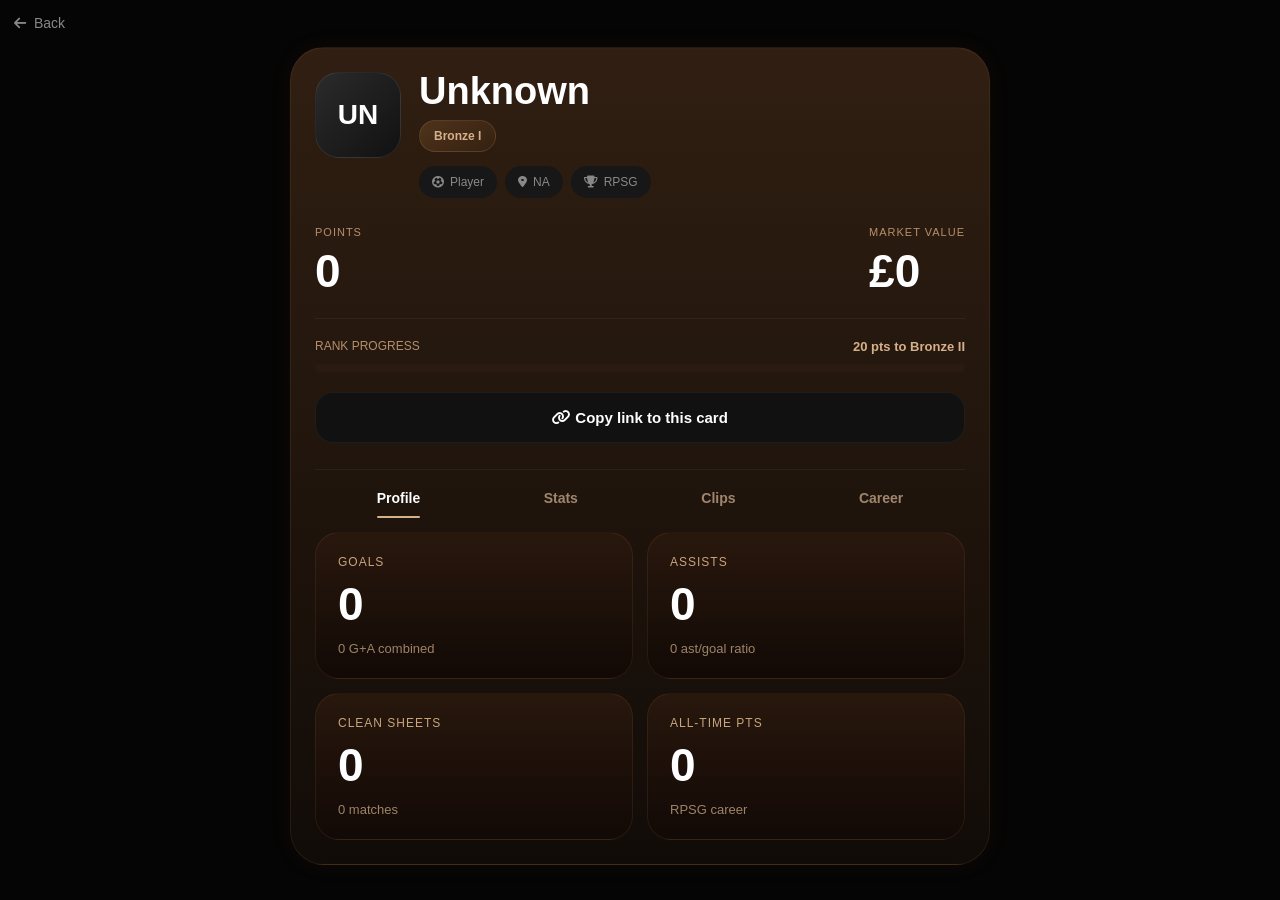
==== index.html @ dd9f13a9 "Update index.html" ====
<!DOCTYPE html>
<html lang="en">
<head>

<meta charset="UTF-8">

<meta name="viewport"
content="width=device-width, initial-scale=1.0">

<title>RPSG Player</title>

<link rel="stylesheet"
href="https://cdnjs.cloudflare.com/ajax/libs/font-awesome/6.5.1/css/all.min.css">

<style>

*{
margin:0;
padding:0;
box-sizing:border-box;
font-family:Arial,sans-serif;
}

body{
background:#050505;
color:white;
padding:14px;
overflow-x:hidden;
}

/* BACK */

.back-btn{
display:inline-flex;
align-items:center;
gap:8px;
margin-bottom:16px;
color:#888;
text-decoration:none;
font-size:14px;
}

/* MAIN PLAYER CARD */

.profile-card{
max-width:700px;
margin:auto;
background:
linear-gradient(
180deg,
rgba(55,35,20,0.88),
rgba(18,12,8,0.96)
);
border-radius:34px;
padding:24px;
border:1px solid rgba(210,150,90,0.10);
box-shadow:
0 0 24px rgba(180,120,60,0.06),
inset 0 1px 1px rgba(255,255,255,0.02);
}

/* TOP */

.top{
display:flex;
align-items:flex-start;
gap:18px;
}

/* PFP */

.pfp{
width:86px;
height:86px;
border-radius:24px;
background:linear-gradient(135deg,#2b2b2b,#111);
border:1px solid rgba(255,255,255,0.08);
display:flex;
align-items:center;
justify-content:center;
font-size:28px;
font-weight:bold;
color:white;
}

/* NAME */

.player-name{
font-size:38px;
font-weight:bold;
line-height:1;
}

/* RANK */

.rank{
display:inline-block;
margin-top:10px;
background:linear-gradient(
145deg,
rgba(180,120,60,0.25),
rgba(90,55,25,0.18)
);
border:1px solid rgba(210,150,90,0.18);
color:#d6b08a;
padding:8px 14px;
border-radius:16px;
font-size:12px;
font-weight:600;
}

/* TAGS */

.tags{
display:flex;
gap:8px;
flex-wrap:wrap;
margin-top:14px;
}

.tag{
background:#171717;
padding:9px 13px;
border-radius:16px;
font-size:12px;
color:#888;
display:flex;
align-items:center;
gap:6px;
}

/* MAIN STATS */

.main-stats{
display:flex;
justify-content:space-between;
margin-top:28px;
padding-bottom:20px;
border-bottom:1px solid rgba(255,255,255,0.05);
}

.stat-title{
font-size:11px;
letter-spacing:1px;
color:#b68f6b;
}

.stat-big{
font-size:46px;
font-weight:bold;
margin-top:6px;
}

/* PROGRESS */

.progress-section{
margin-top:20px;
}

.progress-top{
display:flex;
justify-content:space-between;
margin-bottom:10px;
}

.progress-title{
font-size:12px;
color:#b68f6b;
}

.progress-rank{
font-size:13px;
font-weight:bold;
color:#d6b08a;
}

.progress-bar{
width:100%;
height:8px;
background:#2a1a10;
border-radius:999px;
overflow:hidden;
}

.progress-fill{
width:0%;
height:100%;
background:#d6b08a;
border-radius:999px;
}

/* SHARE */

.share-btn{
margin-top:20px;
width:100%;
background:#111;
border:none;
padding:16px;
border-radius:18px;
color:white;
font-weight:bold;
font-size:15px;
cursor:pointer;
border:1px solid rgba(255,255,255,0.05);
transition:0.3s;
}

.share-btn:hover{
transform:translateY(-2px);
}

/* TABS */

.tabs{
display:flex;
justify-content:space-around;
margin-top:26px;
padding-top:20px;
border-top:1px solid rgba(255,255,255,0.05);
}

.tab{
color:#9f866d;
font-size:14px;
font-weight:bold;
position:relative;
}

.active-tab{
color:white;
}

.active-tab::after{
content:"";
position:absolute;
bottom:-12px;
left:0;
width:100%;
height:2px;
background:#d6b08a;
border-radius:999px;
}

/* STATS GRID */

.stats-grid{
display:grid;
grid-template-columns:1fr 1fr;
gap:14px;
margin-top:26px;
}

/* STAT BOX */

.stat-box{
background:
linear-gradient(
180deg,
rgba(42,24,14,0.92),
rgba(18,10,6,0.95)
);
border-radius:24px;
padding:22px;
border:1px solid rgba(210,150,90,0.10);
}

.stat-small{
font-size:12px;
color:#c9a47d;
letter-spacing:1px;
}

.stat-number{
font-size:46px;
font-weight:bold;
margin-top:8px;
}

.stat-desc{
margin-top:10px;
font-size:13px;
color:#9e8368;
}

/* MOBILE */

@media(max-width:768px){

.player-name{
font-size:30px;
}

.pfp{
width:78px;
height:78px;
font-size:24px;
}

.stat-big{
font-size:38px;
}

.stat-number{
font-size:38px;
}

.stats-grid{
gap:12px;
}

}

</style>

</head>

<body>

<a href="index.html"
class="back-btn">

<i class="fa-solid fa-arrow-left"></i>
Back

</a>

<div class="profile-card">

<!-- TOP -->
<div class="top">

<div class="pfp"
id="profilePic">
</div>

<div>

<div class="player-name"
id="playerName">
Loading...
</div>

<div class="rank"
id="playerRank">
Bronze I
</div>

<div class="tags">

<div class="tag">
<i class="fa-solid fa-futbol"></i>
Player
</div>

<div class="tag">
<i class="fa-solid fa-location-dot"></i>
NA
</div>

<div class="tag">
<i class="fa-solid fa-trophy"></i>
RPSG
</div>

</div>

</div>

</div>

<!-- MAIN STATS -->
<div class="main-stats">

<div>

<div class="stat-title">
POINTS
</div>

<div class="stat-big"
id="points">
0
</div>

</div>

<div>

<div class="stat-title">
MARKET VALUE
</div>

<div class="stat-big"
id="value">
£0
</div>

</div>

</div>

<!-- PROGRESS -->
<div class="progress-section">

<div class="progress-top">

<div class="progress-title">
RANK PROGRESS
</div>

<div class="progress-rank">
20 pts to Bronze II
</div>

</div>

<div class="progress-bar">

<div class="progress-fill"
id="progressFill">
</div>

</div>

</div>

<!-- SHARE -->
<button
class="share-btn"
onclick="copyLink()">

<i class="fa-solid fa-link"></i>
Copy link to this card

</button>

<!-- TABS -->
<div class="tabs">

<div class="tab active-tab">
Profile
</div>

<div class="tab">
Stats
</div>

<div class="tab">
Clips
</div>

<div class="tab">
Career
</div>

</div>

<!-- STATS -->
<div class="stats-grid">

<div class="stat-box">

<div class="stat-small">
GOALS
</div>

<div class="stat-number"
id="goals">
0
</div>

<div class="stat-desc">
0 G+A combined
</div>

</div>

<div class="stat-box">

<div class="stat-small">
ASSISTS
</div>

<div class="stat-number"
id="assists">
0
</div>

<div class="stat-desc">
0 ast/goal ratio
</div>

</div>

<div class="stat-box">

<div class="stat-small">
CLEAN SHEETS
</div>

<div class="stat-number"
id="cleansheets">
0
</div>

<div class="stat-desc">
0 matches
</div>

</div>

<div class="stat-box">

<div class="stat-small">
ALL-TIME PTS
</div>

<div class="stat-number"
id="blocks">
0
</div>

<div class="stat-desc">
RPSG career
</div>

</div>

</div>

</div>

<script src="players.js"></script>

<script>

const params =
new URLSearchParams(window.location.search);

const playerName =
decodeURIComponent(
params.get("name") || "Unknown"
);

const player =
players[playerName] || {

rank:"Bronze I",
points:0,
goals:0,
assists:0,
blocks:0,
cleansheets:0,
value:"£0"

};

/* LOAD PLAYER */

document.getElementById("playerName")
.textContent = playerName;

document.getElementById("profilePic")
.textContent =
playerName.substring(0,2).toUpperCase();

document.getElementById("playerRank")
.textContent =
player.rank;

document.getElementById("points")
.textContent =
player.points;

document.getElementById("value")
.textContent =
player.value;

document.getElementById("goals")
.textContent =
player.goals;

document.getElementById("assists")
.textContent =
player.assists;

document.getElementById("blocks")
.textContent =
player.blocks;

document.getElementById("cleansheets")
.textContent =
player.cleansheets;

/* PROGRESS */

let progress =
(player.points / 20) * 100;

document.getElementById("progressFill")
.style.width =
progress + "%";

/* SHARE */

function copyLink(){

navigator.clipboard.writeText(
window.location.href
);

alert("Profile link copied!");

}

</script>

</body>
</html>
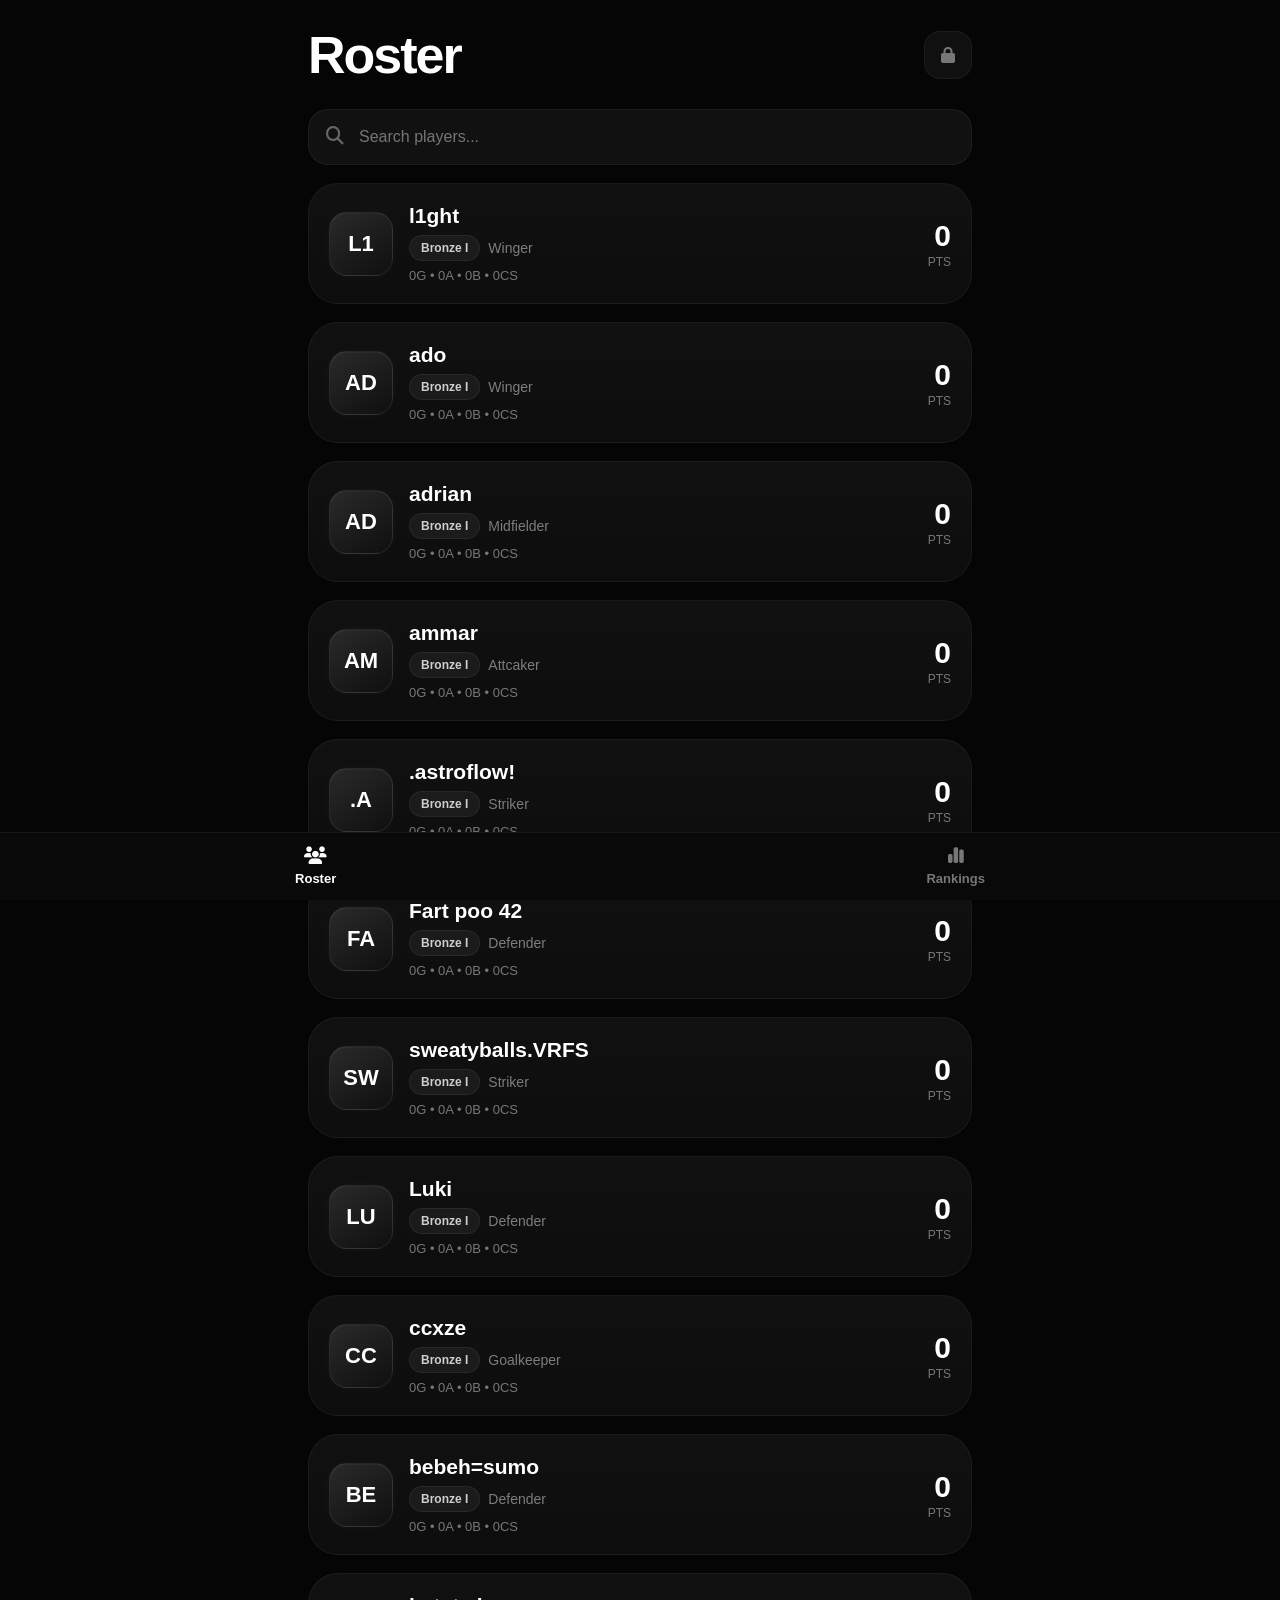
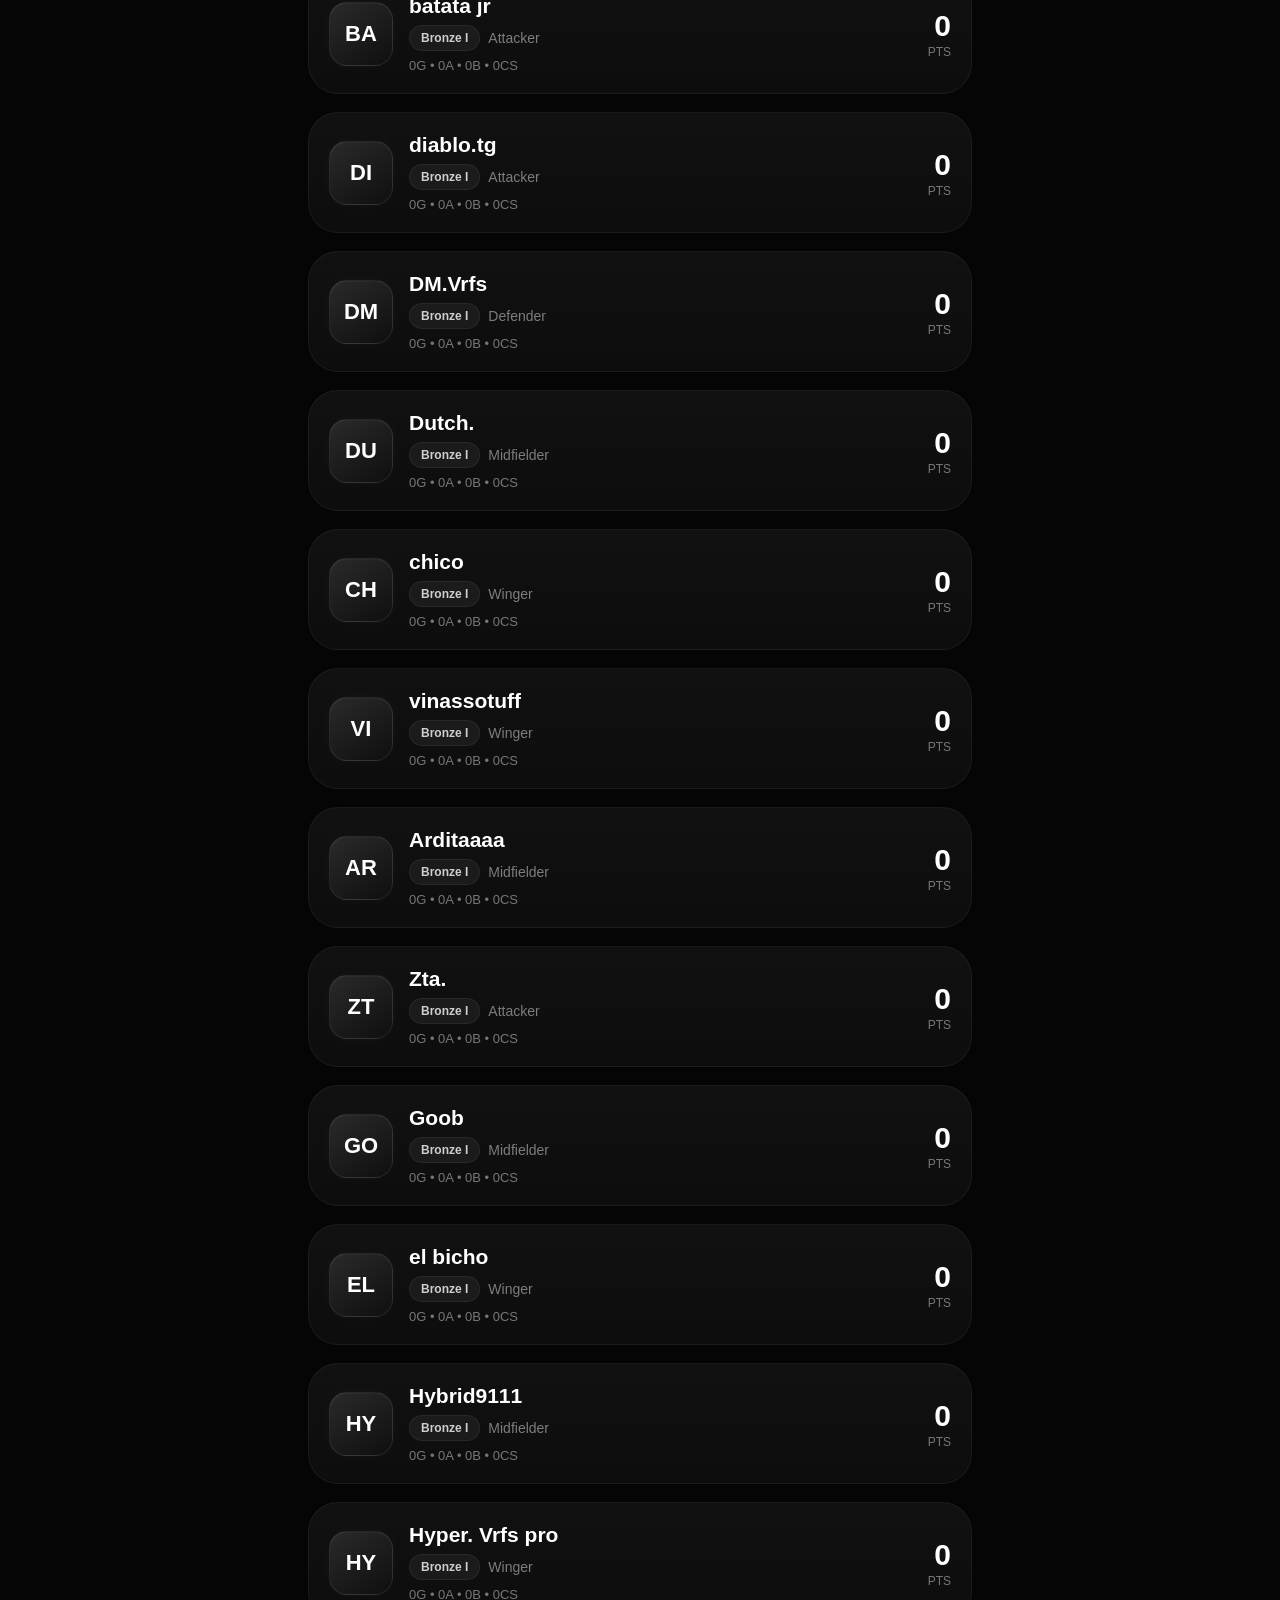
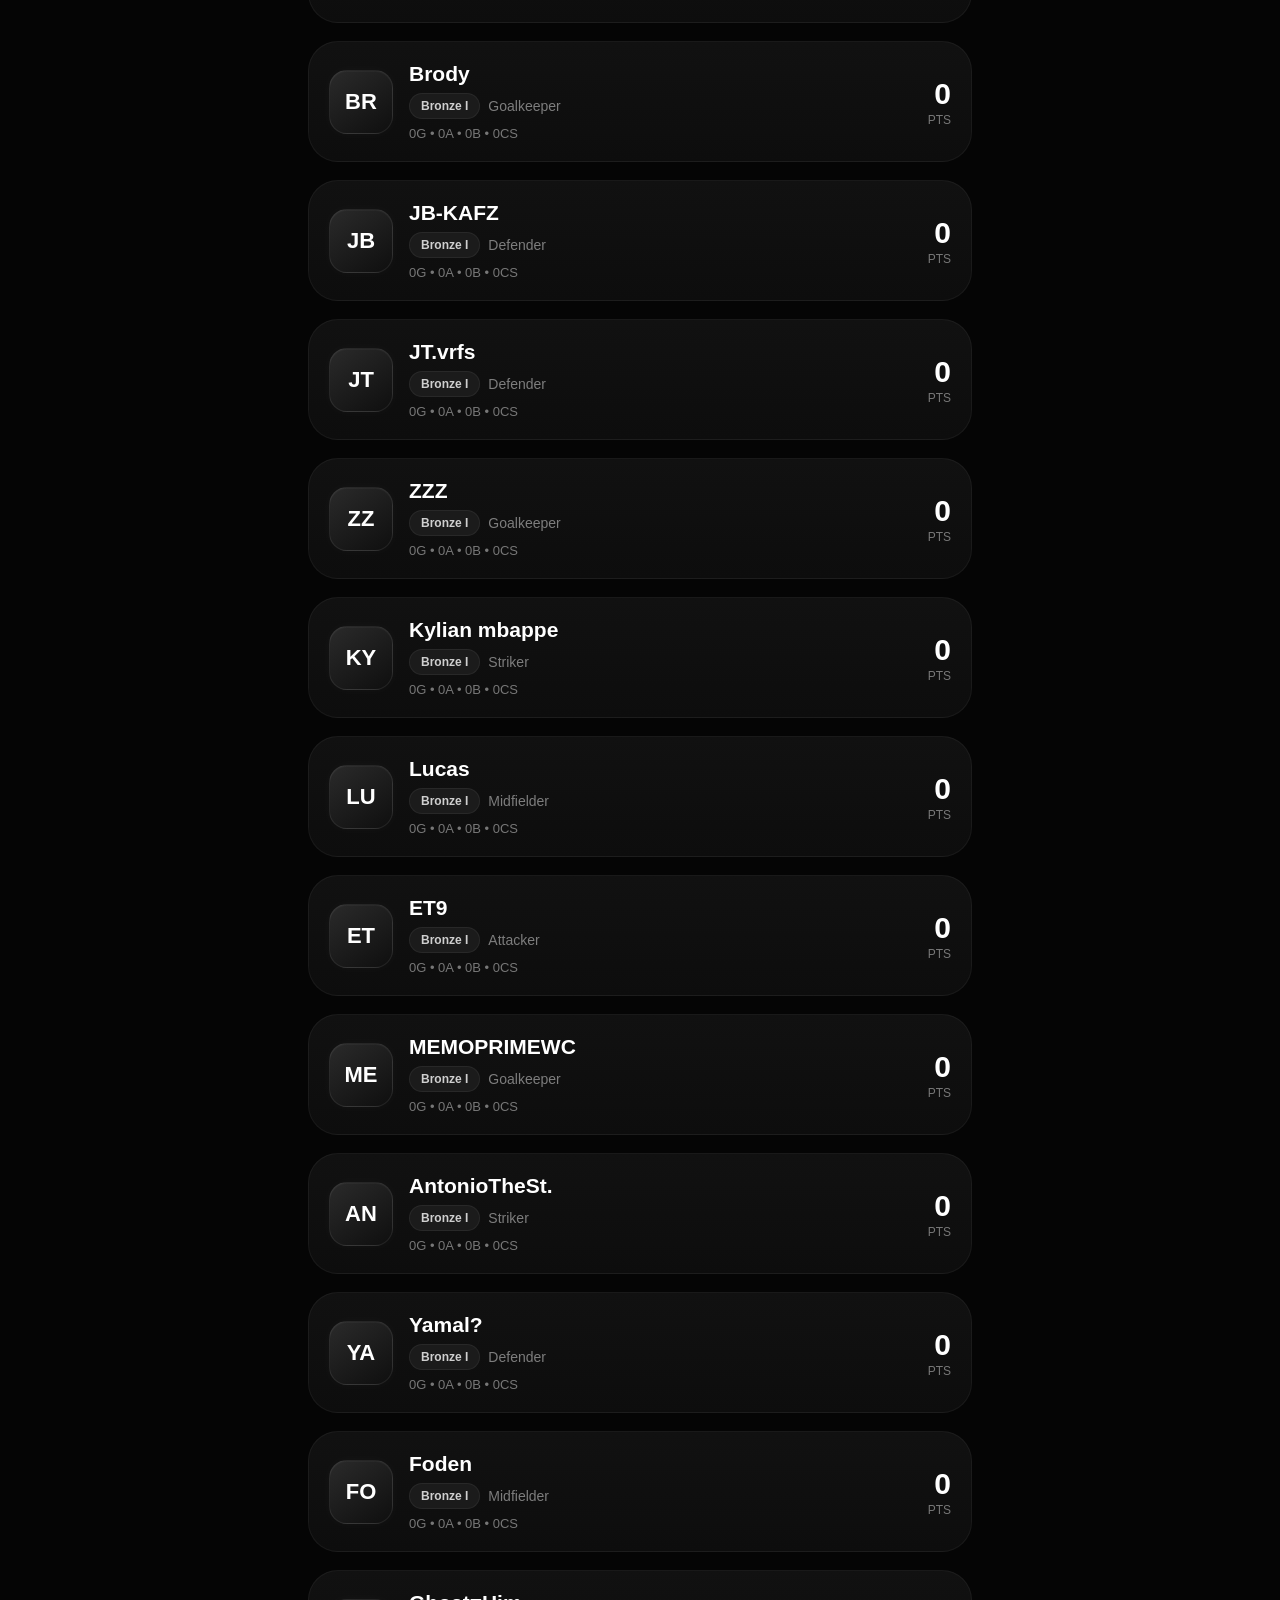
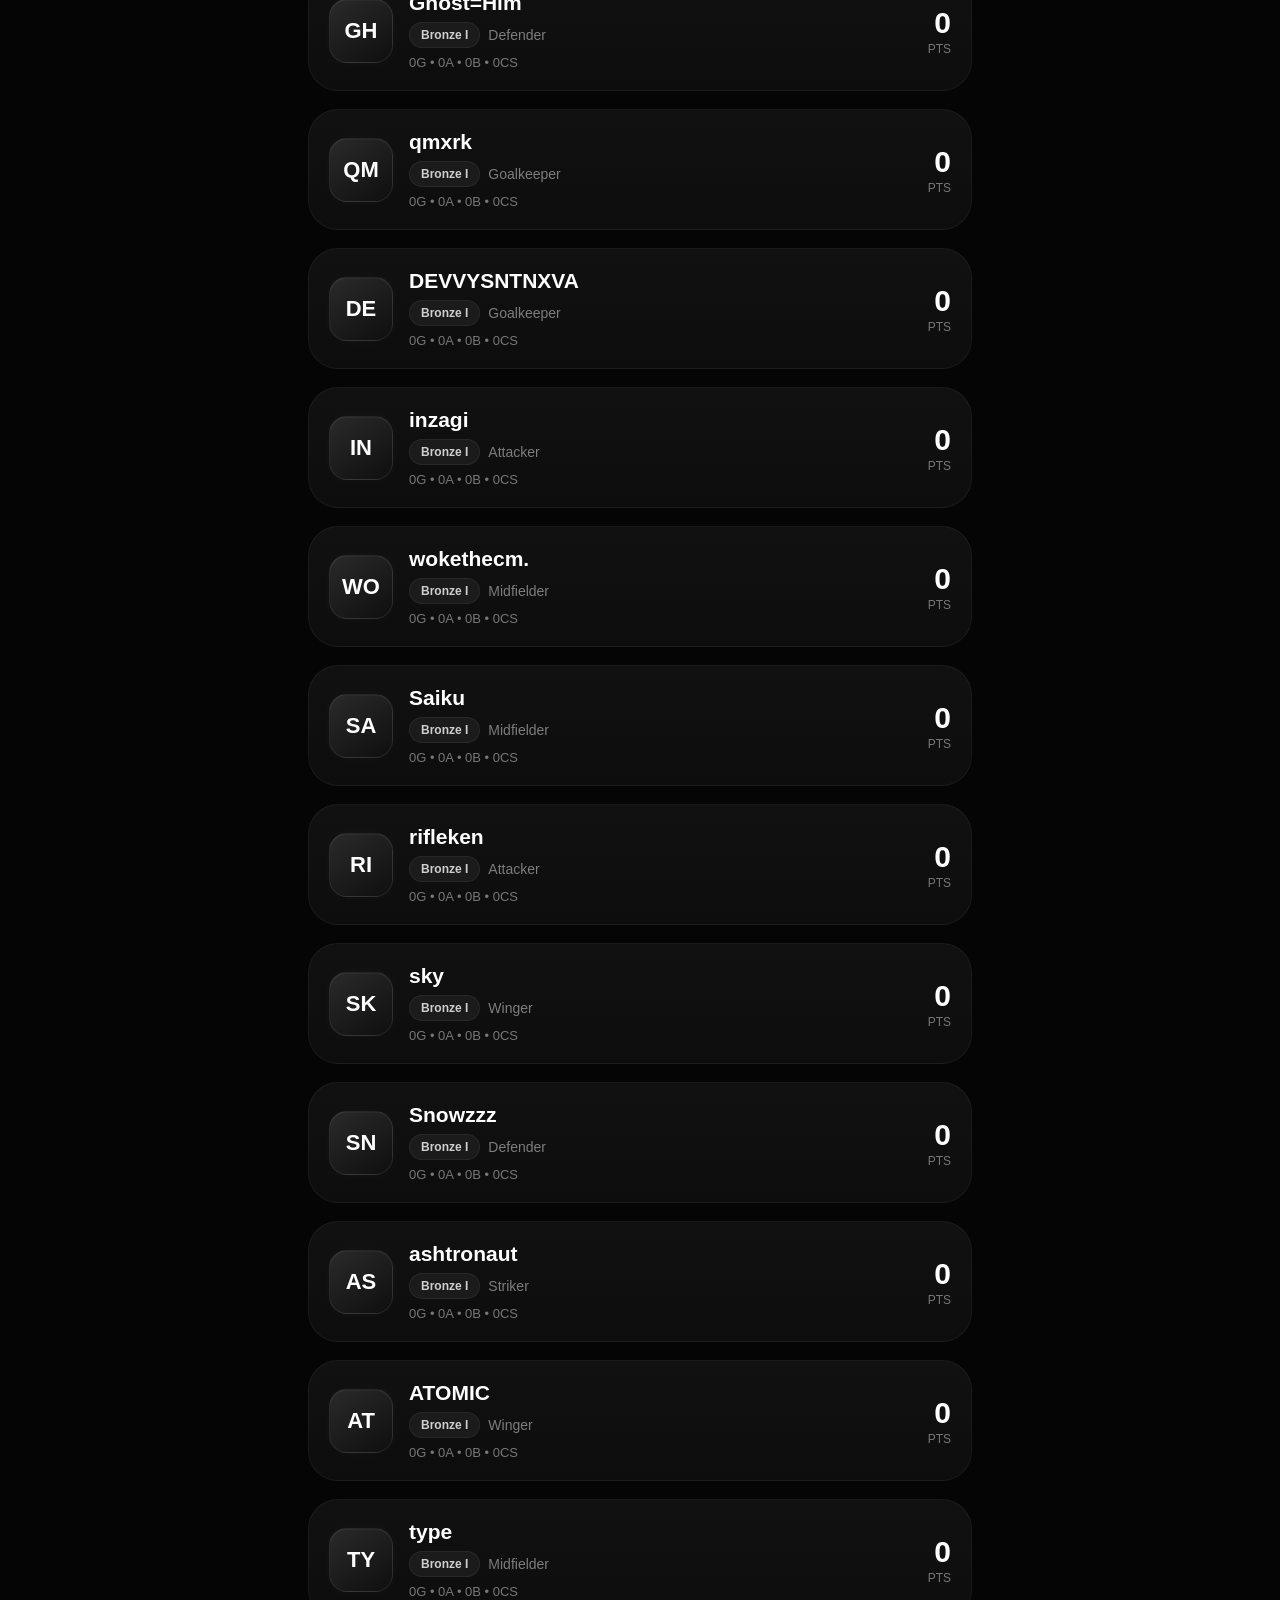
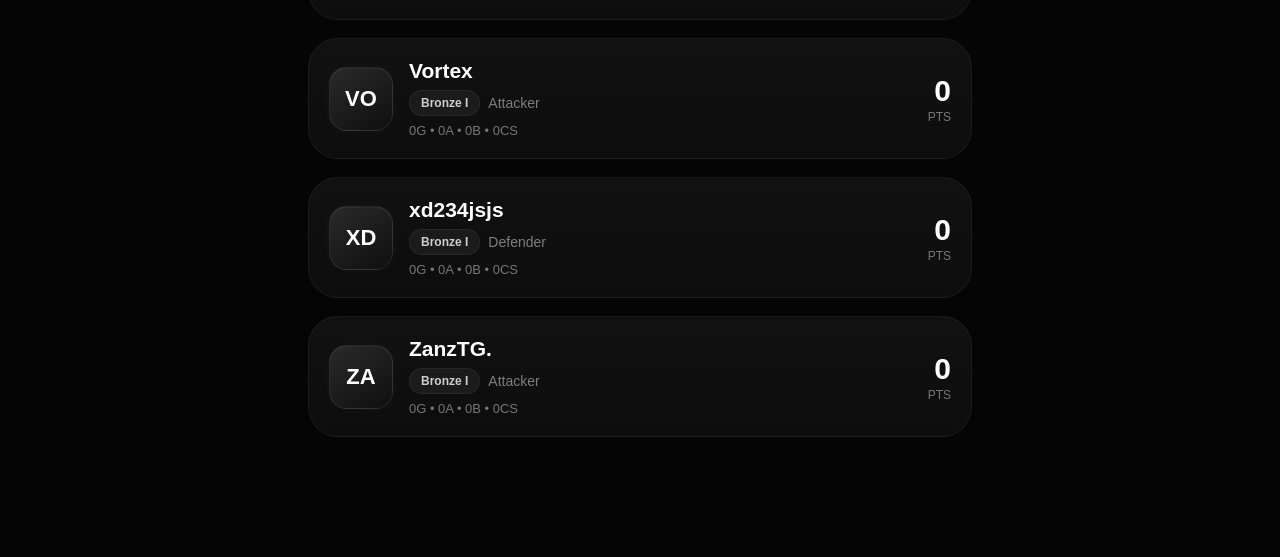
==== commit f302f59a: "Update index.html" ====
--- a/index.html
+++ b/index.html
@@ -3,11 +3,10 @@
 <head>
 
 <meta charset="UTF-8">
-
 <meta name="viewport"
 content="width=device-width, initial-scale=1.0">
 
-<title>RPSG Player</title>
+<title>RPSG Stats</title>
 
 <link rel="stylesheet"
 href="https://cdnjs.cloudflare.com/ajax/libs/font-awesome/6.5.1/css/all.min.css">
@@ -24,289 +23,249 @@
 body{
 background:#050505;
 color:white;
-padding:14px;
 overflow-x:hidden;
 }
 
-/* BACK */
-
-.back-btn{
-display:inline-flex;
-align-items:center;
-gap:8px;
-margin-bottom:16px;
-color:#888;
-text-decoration:none;
-font-size:14px;
-}
-
-/* MAIN PLAYER CARD */
-
-.profile-card{
+/* MAIN */
+
+.container{
+padding:25px 18px 120px;
 max-width:700px;
 margin:auto;
-background:
-linear-gradient(
-180deg,
-rgba(55,35,20,0.88),
-rgba(18,12,8,0.96)
-);
-border-radius:34px;
-padding:24px;
-border:1px solid rgba(210,150,90,0.10);
+}
+
+/* TOP */
+
+.top{
+display:flex;
+justify-content:space-between;
+align-items:center;
+}
+
+.top h1{
+font-size:52px;
+font-weight:bold;
+letter-spacing:-2px;
+}
+
+/* LOCK */
+
+.lock-btn{
+width:48px;
+height:48px;
+background:#101010;
+border-radius:16px;
+display:flex;
+align-items:center;
+justify-content:center;
+color:#777;
+border:1px solid rgba(255,255,255,0.05);
+}
+
+/* SEARCH */
+
+.search-box{
+margin-top:24px;
+position:relative;
+}
+
+.search-icon{
+position:absolute;
+left:18px;
+top:18px;
+color:#666;
+font-size:18px;
+}
+
+.search-box input{
+width:100%;
+background:#111;
+border:1px solid rgba(255,255,255,0.05);
+border-radius:20px;
+padding:18px 18px 18px 50px;
+color:white;
+font-size:16px;
+outline:none;
+transition:0.3s;
+}
+
+.search-box input:focus{
+border-color:rgba(255,255,255,0.12);
+}
+
+/* PLAYER LIST */
+
+#playerList{
+margin-top:12px;
+}
+
+/* PLAYER CARD */
+
+.player-card{
+background:linear-gradient(180deg,#111,#0d0d0d);
+border-radius:30px;
+padding:20px;
+margin-top:18px;
+display:flex;
+justify-content:space-between;
+align-items:center;
+cursor:pointer;
+transition:0.3s;
+border:1px solid rgba(255,255,255,0.05);
+}
+
+.player-card:hover{
+transform:translateY(-4px);
+border-color:rgba(255,255,255,0.12);
 box-shadow:
-0 0 24px rgba(180,120,60,0.06),
-inset 0 1px 1px rgba(255,255,255,0.02);
-}
-
-/* TOP */
-
-.top{
-display:flex;
-align-items:flex-start;
-gap:18px;
+0 0 24px rgba(255,255,255,0.04);
+}
+
+/* LEFT */
+
+.player-left{
+display:flex;
+align-items:center;
+gap:16px;
 }
 
 /* PFP */
 
-.pfp{
-width:86px;
-height:86px;
-border-radius:24px;
-background:linear-gradient(135deg,#2b2b2b,#111);
+.player-pfp{
+width:64px;
+height:64px;
+border-radius:18px;
+background:linear-gradient(145deg,#2a2a2a,#0f0f0f);
 border:1px solid rgba(255,255,255,0.08);
 display:flex;
 align-items:center;
 justify-content:center;
-font-size:28px;
+font-weight:700;
+font-size:22px;
+color:white;
+box-shadow:
+0 0 12px rgba(255,255,255,0.03),
+inset 0 1px 1px rgba(255,255,255,0.04);
+transition:0.3s;
+}
+
+.player-card:hover .player-pfp{
+transform:scale(1.04);
+}
+
+/* NAME */
+
+.player-name{
+font-size:21px;
 font-weight:bold;
-color:white;
-}
-
-/* NAME */
-
-.player-name{
-font-size:38px;
-font-weight:bold;
-line-height:1;
+}
+
+/* ROW */
+
+.player-row{
+display:flex;
+gap:8px;
+margin-top:7px;
+align-items:center;
+flex-wrap:wrap;
 }
 
 /* RANK */
 
 .rank{
-display:inline-block;
-margin-top:10px;
-background:linear-gradient(
-145deg,
-rgba(180,120,60,0.25),
-rgba(90,55,25,0.18)
-);
-border:1px solid rgba(210,150,90,0.18);
-color:#d6b08a;
-padding:8px 14px;
-border-radius:16px;
+background:#1b1b1b;
+border:1px solid rgba(255,255,255,0.06);
+padding:5px 11px;
+border-radius:14px;
 font-size:12px;
 font-weight:600;
-}
-
-/* TAGS */
-
-.tags{
-display:flex;
-gap:8px;
-flex-wrap:wrap;
-margin-top:14px;
-}
-
-.tag{
-background:#171717;
-padding:9px 13px;
-border-radius:16px;
+color:#cfcfcf;
+}
+
+/* POSITION */
+
+.position{
+font-size:14px;
+color:#7d7d7d;
+}
+
+/* STATS */
+
+.player-stats{
+margin-top:7px;
+font-size:13px;
+color:#777;
+}
+
+/* RIGHT */
+
+.player-right{
+text-align:right;
+}
+
+.points{
+font-size:30px;
+font-weight:bold;
+}
+
+.pts{
 font-size:12px;
-color:#888;
-display:flex;
-align-items:center;
-gap:6px;
-}
-
-/* MAIN STATS */
-
-.main-stats{
-display:flex;
-justify-content:space-between;
-margin-top:28px;
-padding-bottom:20px;
-border-bottom:1px solid rgba(255,255,255,0.05);
-}
-
-.stat-title{
-font-size:11px;
-letter-spacing:1px;
-color:#b68f6b;
-}
-
-.stat-big{
-font-size:46px;
-font-weight:bold;
-margin-top:6px;
-}
-
-/* PROGRESS */
-
-.progress-section{
-margin-top:20px;
-}
-
-.progress-top{
-display:flex;
-justify-content:space-between;
-margin-bottom:10px;
-}
-
-.progress-title{
-font-size:12px;
-color:#b68f6b;
-}
-
-.progress-rank{
+color:#777;
+margin-top:2px;
+}
+
+/* BOTTOM NAV */
+
+.bottom-nav{
+position:fixed;
+bottom:0;
+left:0;
+width:100%;
+background:#090909;
+border-top:1px solid rgba(255,255,255,0.05);
+display:flex;
+justify-content:space-around;
+padding:14px 0;
+backdrop-filter:blur(10px);
+}
+
+.nav-item{
+text-align:center;
+color:#777;
 font-size:13px;
 font-weight:bold;
-color:#d6b08a;
-}
-
-.progress-bar{
-width:100%;
-height:8px;
-background:#2a1a10;
-border-radius:999px;
-overflow:hidden;
-}
-
-.progress-fill{
-width:0%;
-height:100%;
-background:#d6b08a;
-border-radius:999px;
-}
-
-/* SHARE */
-
-.share-btn{
-margin-top:20px;
-width:100%;
-background:#111;
-border:none;
-padding:16px;
-border-radius:18px;
+}
+
+.nav-item i{
+display:block;
+font-size:18px;
+margin-bottom:6px;
+}
+
+.active{
 color:white;
-font-weight:bold;
-font-size:15px;
-cursor:pointer;
-border:1px solid rgba(255,255,255,0.05);
-transition:0.3s;
-}
-
-.share-btn:hover{
-transform:translateY(-2px);
-}
-
-/* TABS */
-
-.tabs{
-display:flex;
-justify-content:space-around;
-margin-top:26px;
-padding-top:20px;
-border-top:1px solid rgba(255,255,255,0.05);
-}
-
-.tab{
-color:#9f866d;
-font-size:14px;
-font-weight:bold;
-position:relative;
-}
-
-.active-tab{
-color:white;
-}
-
-.active-tab::after{
-content:"";
-position:absolute;
-bottom:-12px;
-left:0;
-width:100%;
-height:2px;
-background:#d6b08a;
-border-radius:999px;
-}
-
-/* STATS GRID */
-
-.stats-grid{
-display:grid;
-grid-template-columns:1fr 1fr;
-gap:14px;
-margin-top:26px;
-}
-
-/* STAT BOX */
-
-.stat-box{
-background:
-linear-gradient(
-180deg,
-rgba(42,24,14,0.92),
-rgba(18,10,6,0.95)
-);
-border-radius:24px;
-padding:22px;
-border:1px solid rgba(210,150,90,0.10);
-}
-
-.stat-small{
-font-size:12px;
-color:#c9a47d;
-letter-spacing:1px;
-}
-
-.stat-number{
-font-size:46px;
-font-weight:bold;
-margin-top:8px;
-}
-
-.stat-desc{
-margin-top:10px;
-font-size:13px;
-color:#9e8368;
 }
 
 /* MOBILE */
 
 @media(max-width:768px){
 
+.top h1{
+font-size:44px;
+}
+
 .player-name{
-font-size:30px;
-}
-
-.pfp{
-width:78px;
-height:78px;
-font-size:24px;
-}
-
-.stat-big{
-font-size:38px;
-}
-
-.stat-number{
-font-size:38px;
-}
-
-.stats-grid{
-gap:12px;
+font-size:19px;
+}
+
+.player-card{
+padding:18px;
+}
+
+.player-pfp{
+width:58px;
+height:58px;
+font-size:20px;
 }
 
 }
@@ -317,302 +276,156 @@
 
 <body>
 
-<a href="index.html"
-class="back-btn">
-
-<i class="fa-solid fa-arrow-left"></i>
-Back
-
-</a>
-
-<div class="profile-card">
+<div class="container">
 
 <!-- TOP -->
 <div class="top">
 
-<div class="pfp"
-id="profilePic">
+<h1>Roster</h1>
+
+<div class="lock-btn">
+<i class="fa-solid fa-lock"></i>
+</div>
+
+</div>
+
+<!-- SEARCH -->
+<div class="search-box">
+
+<i class="fa-solid fa-magnifying-glass search-icon"></i>
+
+<input
+type="text"
+id="search"
+placeholder="Search players...">
+
+</div>
+
+<!-- PLAYERS -->
+<div id="playerList"></div>
+
+</div>
+
+<!-- BOTTOM NAV -->
+<div class="bottom-nav">
+
+<div class="nav-item active">
+<i class="fa-solid fa-users"></i>
+Roster
+</div>
+
+<div class="nav-item">
+<i class="fa-solid fa-chart-simple"></i>
+Rankings
+</div>
+
+</div>
+
+<!-- DATABASE -->
+<script src="players.js"></script>
+
+<script>
+
+const playerList =
+document.getElementById("playerList");
+
+/* LOAD PLAYERS */
+
+Object.keys(players).forEach(player => {
+
+const data =
+players[player];
+
+const initials =
+player.substring(0,2).toUpperCase();
+
+playerList.innerHTML += `
+
+<div class="player-card"
+onclick="window.location.href='player.html?name=${encodeURIComponent(player)}'">
+
+<div class="player-left">
+
+<div class="player-pfp">
+${initials}
 </div>
 
 <div>
 
-<div class="player-name"
-id="playerName">
-Loading...
-</div>
-
-<div class="rank"
-id="playerRank">
-Bronze I
-</div>
-
-<div class="tags">
-
-<div class="tag">
-<i class="fa-solid fa-futbol"></i>
-Player
-</div>
-
-<div class="tag">
-<i class="fa-solid fa-location-dot"></i>
-NA
-</div>
-
-<div class="tag">
-<i class="fa-solid fa-trophy"></i>
-RPSG
-</div>
-
-</div>
-
-</div>
-
-</div>
-
-<!-- MAIN STATS -->
-<div class="main-stats">
-
-<div>
-
-<div class="stat-title">
-POINTS
-</div>
-
-<div class="stat-big"
-id="points">
-0
-</div>
-
-</div>
-
-<div>
-
-<div class="stat-title">
-MARKET VALUE
-</div>
-
-<div class="stat-big"
-id="value">
-£0
-</div>
-
-</div>
-
-</div>
-
-<!-- PROGRESS -->
-<div class="progress-section">
-
-<div class="progress-top">
-
-<div class="progress-title">
-RANK PROGRESS
-</div>
-
-<div class="progress-rank">
-20 pts to Bronze II
-</div>
-
-</div>
-
-<div class="progress-bar">
-
-<div class="progress-fill"
-id="progressFill">
-</div>
-
-</div>
-
-</div>
-
-<!-- SHARE -->
-<button
-class="share-btn"
-onclick="copyLink()">
-
-<i class="fa-solid fa-link"></i>
-Copy link to this card
-
-</button>
-
-<!-- TABS -->
-<div class="tabs">
-
-<div class="tab active-tab">
-Profile
-</div>
-
-<div class="tab">
-Stats
-</div>
-
-<div class="tab">
-Clips
-</div>
-
-<div class="tab">
-Career
-</div>
-
-</div>
-
-<!-- STATS -->
-<div class="stats-grid">
-
-<div class="stat-box">
-
-<div class="stat-small">
-GOALS
-</div>
-
-<div class="stat-number"
-id="goals">
-0
-</div>
-
-<div class="stat-desc">
-0 G+A combined
-</div>
-
-</div>
-
-<div class="stat-box">
-
-<div class="stat-small">
-ASSISTS
-</div>
-
-<div class="stat-number"
-id="assists">
-0
-</div>
-
-<div class="stat-desc">
-0 ast/goal ratio
-</div>
-
-</div>
-
-<div class="stat-box">
-
-<div class="stat-small">
-CLEAN SHEETS
-</div>
-
-<div class="stat-number"
-id="cleansheets">
-0
-</div>
-
-<div class="stat-desc">
-0 matches
-</div>
-
-</div>
-
-<div class="stat-box">
-
-<div class="stat-small">
-ALL-TIME PTS
-</div>
-
-<div class="stat-number"
-id="blocks">
-0
-</div>
-
-<div class="stat-desc">
-RPSG career
-</div>
-
-</div>
-
-</div>
-
-</div>
-
-<script src="players.js"></script>
-
-<script>
-
-const params =
-new URLSearchParams(window.location.search);
-
-const playerName =
-decodeURIComponent(
-params.get("name") || "Unknown"
-);
-
-const player =
-players[playerName] || {
-
-rank:"Bronze I",
-points:0,
-goals:0,
-assists:0,
-blocks:0,
-cleansheets:0,
-value:"£0"
-
-};
-
-/* LOAD PLAYER */
-
-document.getElementById("playerName")
-.textContent = playerName;
-
-document.getElementById("profilePic")
-.textContent =
-playerName.substring(0,2).toUpperCase();
-
-document.getElementById("playerRank")
-.textContent =
-player.rank;
-
-document.getElementById("points")
-.textContent =
-player.points;
-
-document.getElementById("value")
-.textContent =
-player.value;
-
-document.getElementById("goals")
-.textContent =
-player.goals;
-
-document.getElementById("assists")
-.textContent =
-player.assists;
-
-document.getElementById("blocks")
-.textContent =
-player.blocks;
-
-document.getElementById("cleansheets")
-.textContent =
-player.cleansheets;
-
-/* PROGRESS */
-
-let progress =
-(player.points / 20) * 100;
-
-document.getElementById("progressFill")
-.style.width =
-progress + "%";
-
-/* SHARE */
-
-function copyLink(){
-
-navigator.clipboard.writeText(
-window.location.href
-);
-
-alert("Profile link copied!");
-
-}
+<div class="player-name">
+${player}
+</div>
+
+<div class="player-row">
+
+<div class="rank">
+${data.rank}
+</div>
+
+<div class="position">
+${data.position}
+</div>
+
+</div>
+
+<div class="player-stats">
+
+${data.goals}G •
+${data.assists}A •
+${data.blocks}B •
+${data.cleansheets}CS
+
+</div>
+
+</div>
+
+</div>
+
+<div class="player-right">
+
+<div class="points">
+${data.points}
+</div>
+
+<div class="pts">
+PTS
+</div>
+
+</div>
+
+</div>
+
+`;
+
+});
+
+/* SEARCH */
+
+document.getElementById("search")
+.addEventListener("input",e=>{
+
+let value =
+e.target.value.toLowerCase();
+
+let cards =
+document.querySelectorAll(".player-card");
+
+cards.forEach(card=>{
+
+let name =
+card.querySelector(".player-name")
+.innerText.toLowerCase();
+
+if(name.includes(value)){
+card.style.display="flex";
+}
+else{
+card.style.display="none";
+}
+
+});
+
+});
 
 </script>
 
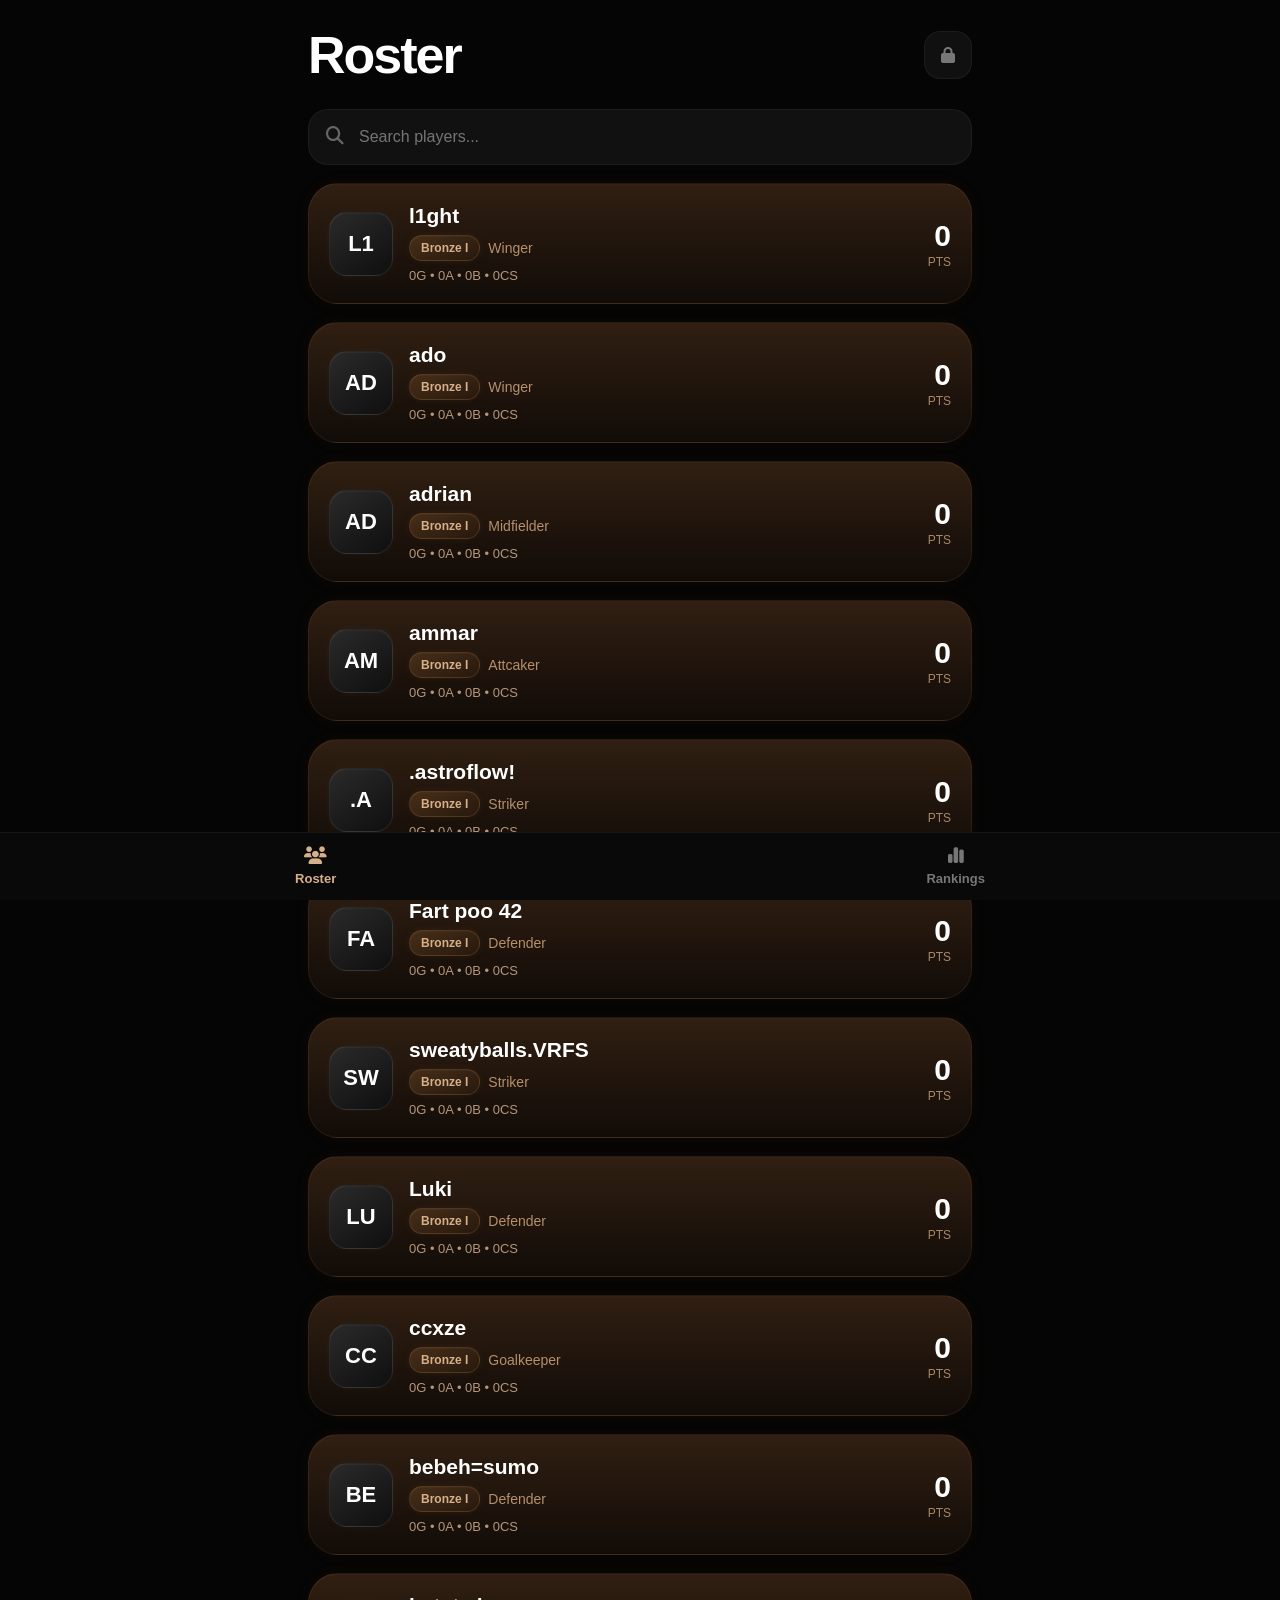
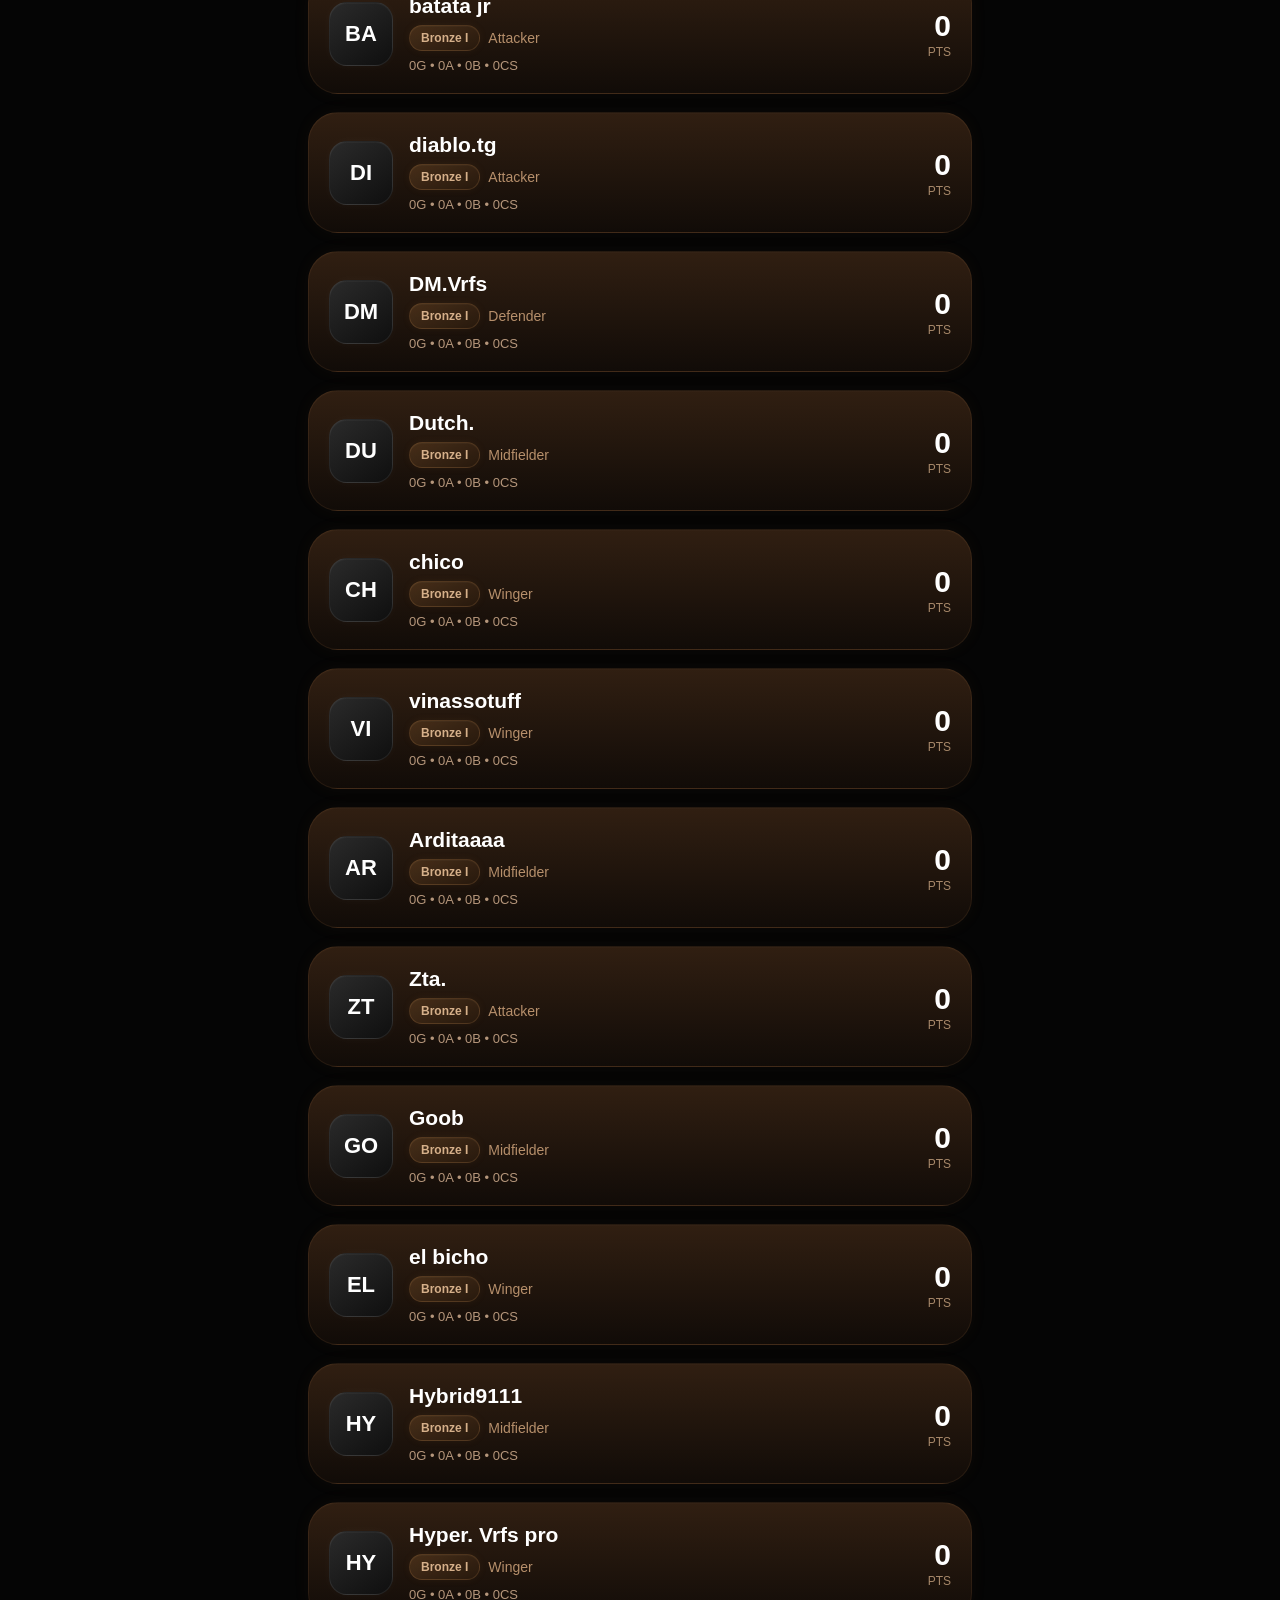
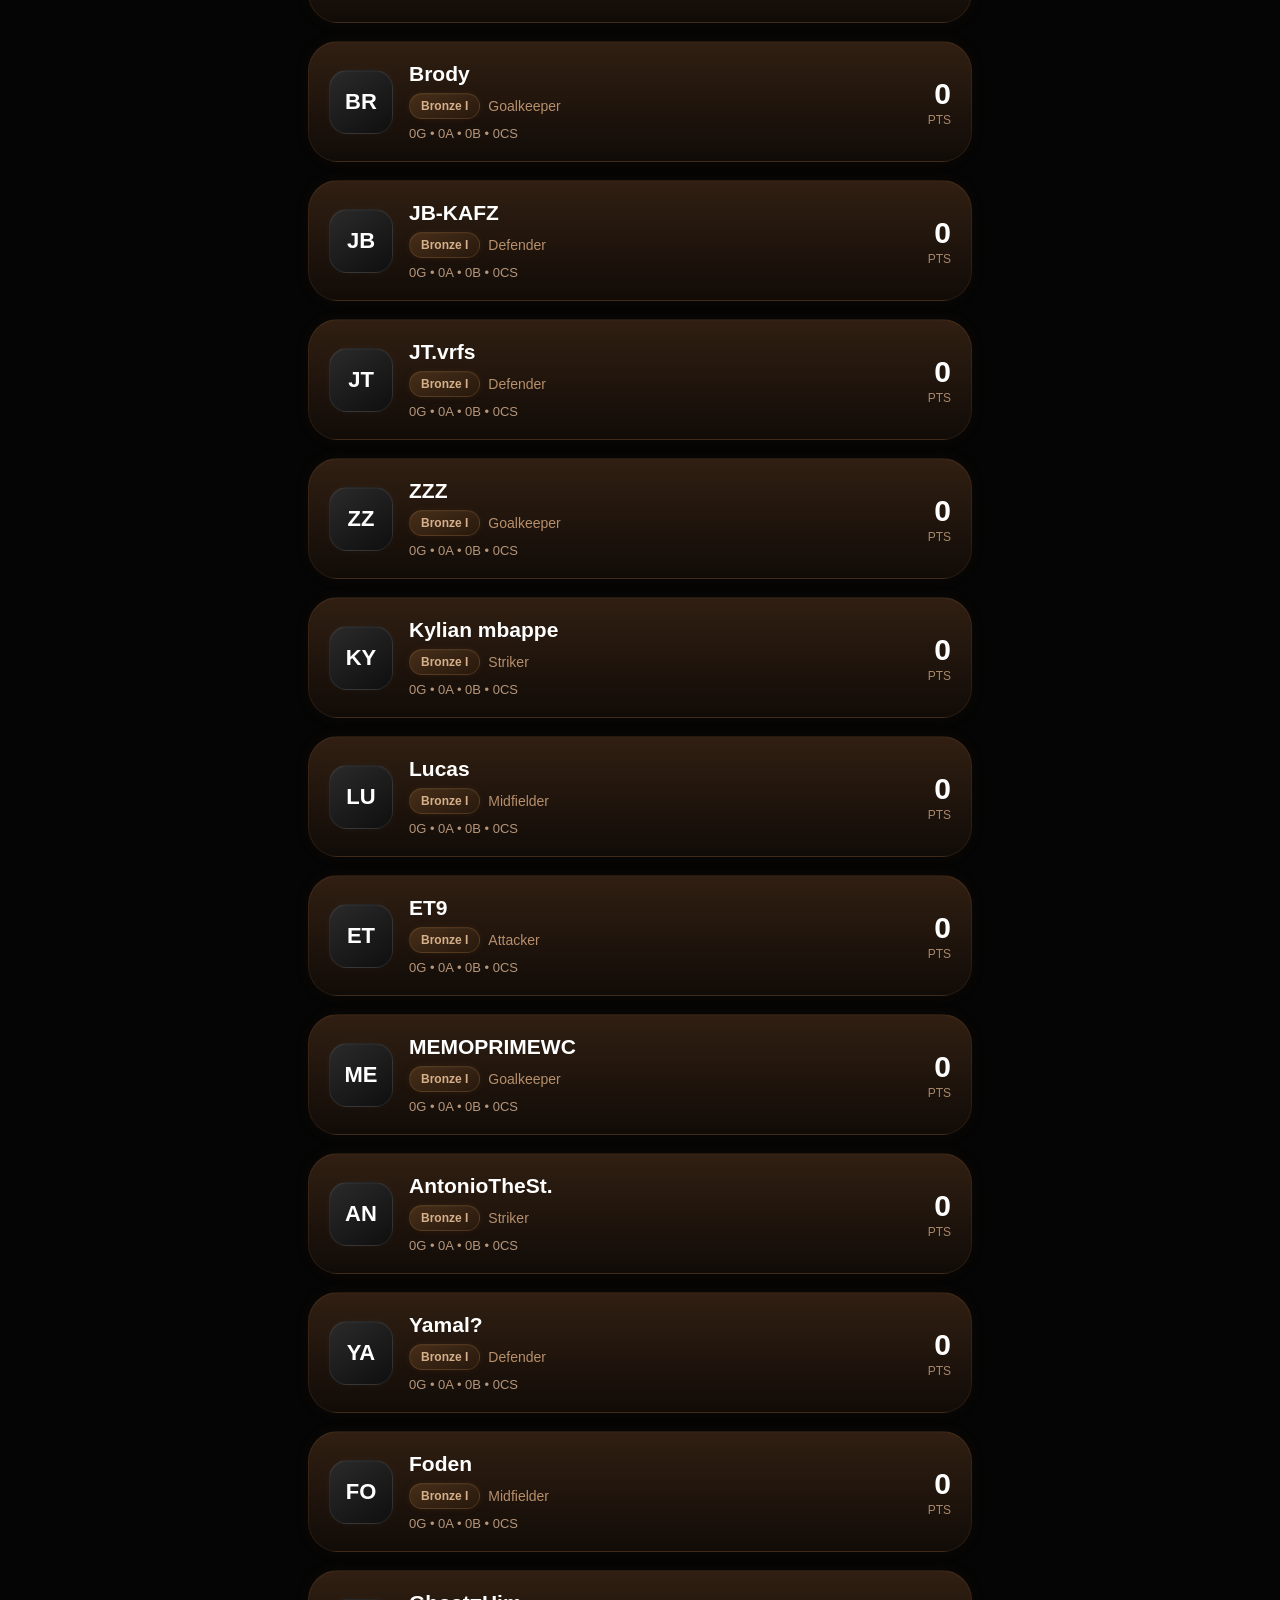
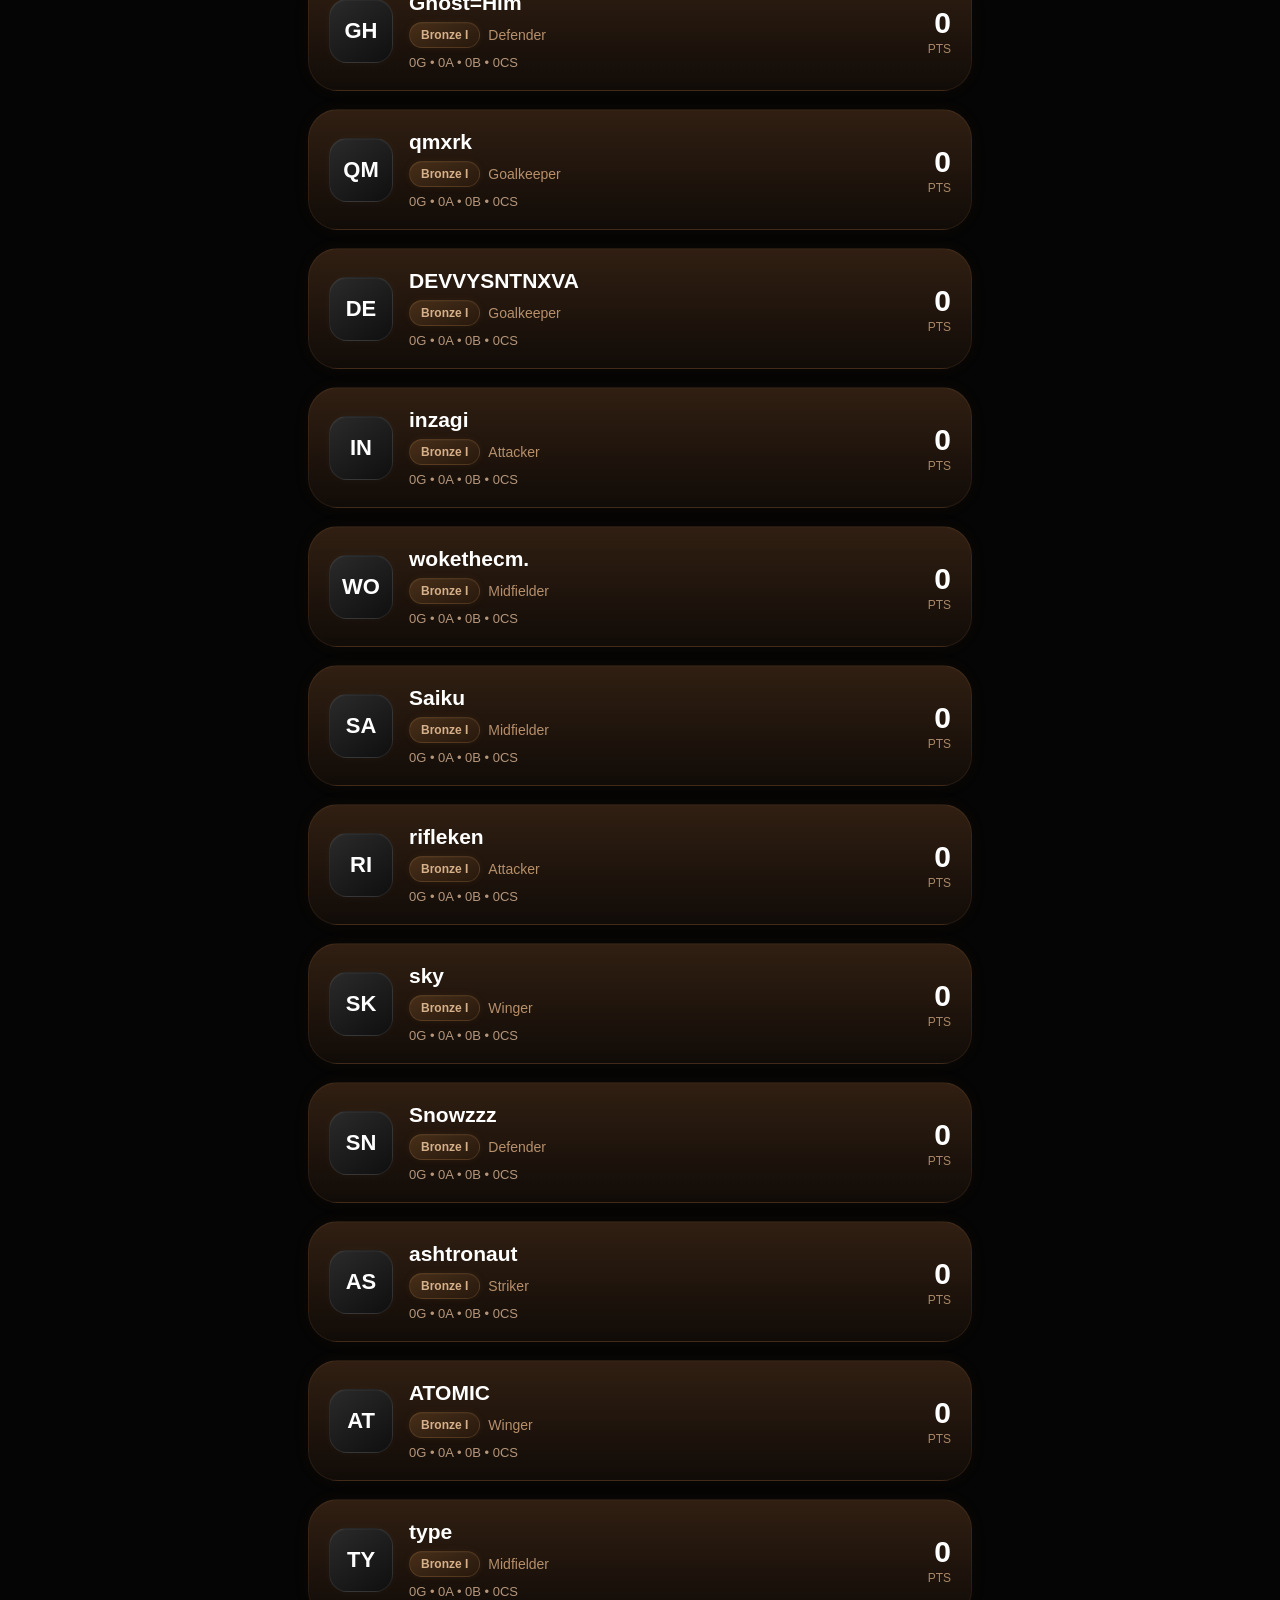
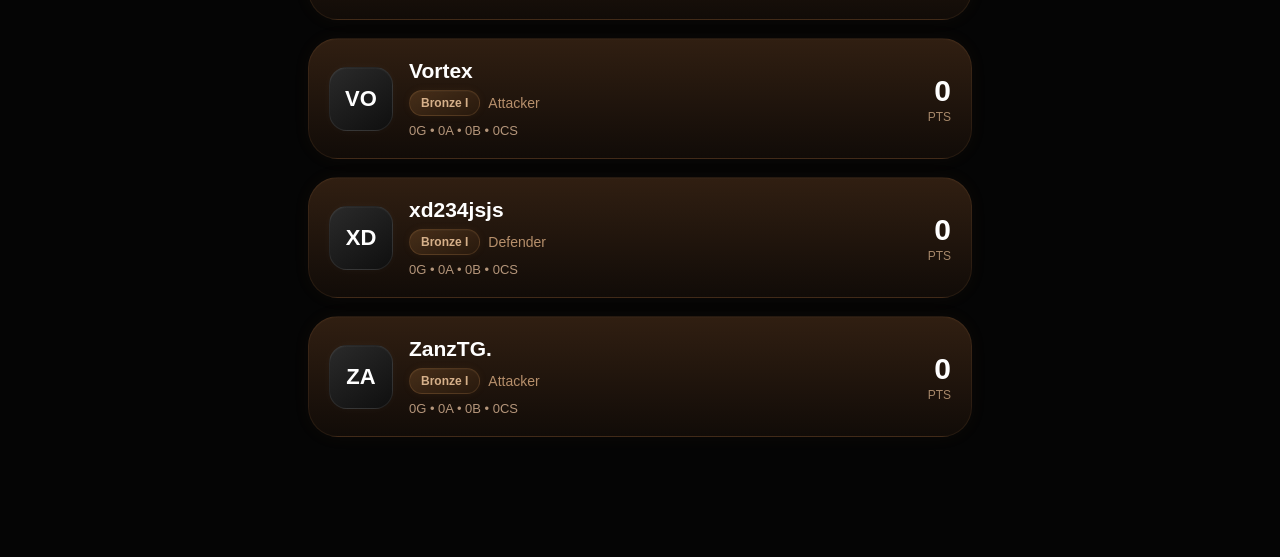
==== commit cd3ec83d: "Update index.html" ====
--- a/index.html
+++ b/index.html
@@ -102,7 +102,12 @@
 /* PLAYER CARD */
 
 .player-card{
-background:linear-gradient(180deg,#111,#0d0d0d);
+background:
+linear-gradient(
+180deg,
+rgba(55,35,20,0.88),
+rgba(18,12,8,0.96)
+);
 border-radius:30px;
 padding:20px;
 margin-top:18px;
@@ -111,14 +116,17 @@
 align-items:center;
 cursor:pointer;
 transition:0.3s;
-border:1px solid rgba(255,255,255,0.05);
+border:1px solid rgba(210,150,90,0.10);
+box-shadow:
+0 0 18px rgba(180,120,60,0.05),
+inset 0 1px 1px rgba(255,255,255,0.02);
 }
 
 .player-card:hover{
 transform:translateY(-4px);
-border-color:rgba(255,255,255,0.12);
+border-color:rgba(210,150,90,0.18);
 box-shadow:
-0 0 24px rgba(255,255,255,0.04);
+0 0 26px rgba(180,120,60,0.10);
 }
 
 /* LEFT */
@@ -170,23 +178,30 @@
 flex-wrap:wrap;
 }
 
-/* RANK */
+/* BRONZE BUBBLE */
 
 .rank{
-background:#1b1b1b;
-border:1px solid rgba(255,255,255,0.06);
+background:linear-gradient(
+145deg,
+rgba(180,120,60,0.25),
+rgba(90,55,25,0.18)
+);
+border:1px solid rgba(210,150,90,0.18);
 padding:5px 11px;
 border-radius:14px;
 font-size:12px;
 font-weight:600;
-color:#cfcfcf;
+color:#d6b08a;
+box-shadow:
+0 0 8px rgba(180,120,60,0.08),
+inset 0 1px 1px rgba(255,255,255,0.03);
 }
 
 /* POSITION */
 
 .position{
 font-size:14px;
-color:#7d7d7d;
+color:#b68f6b;
 }
 
 /* STATS */
@@ -194,7 +209,7 @@
 .player-stats{
 margin-top:7px;
 font-size:13px;
-color:#777;
+color:#b5967b;
 }
 
 /* RIGHT */
@@ -206,11 +221,12 @@
 .points{
 font-size:30px;
 font-weight:bold;
+color:white;
 }
 
 .pts{
 font-size:12px;
-color:#777;
+color:#a68769;
 margin-top:2px;
 }
 
@@ -243,7 +259,7 @@
 }
 
 .active{
-color:white;
+color:#d6b08a;
 }
 
 /* MOBILE */
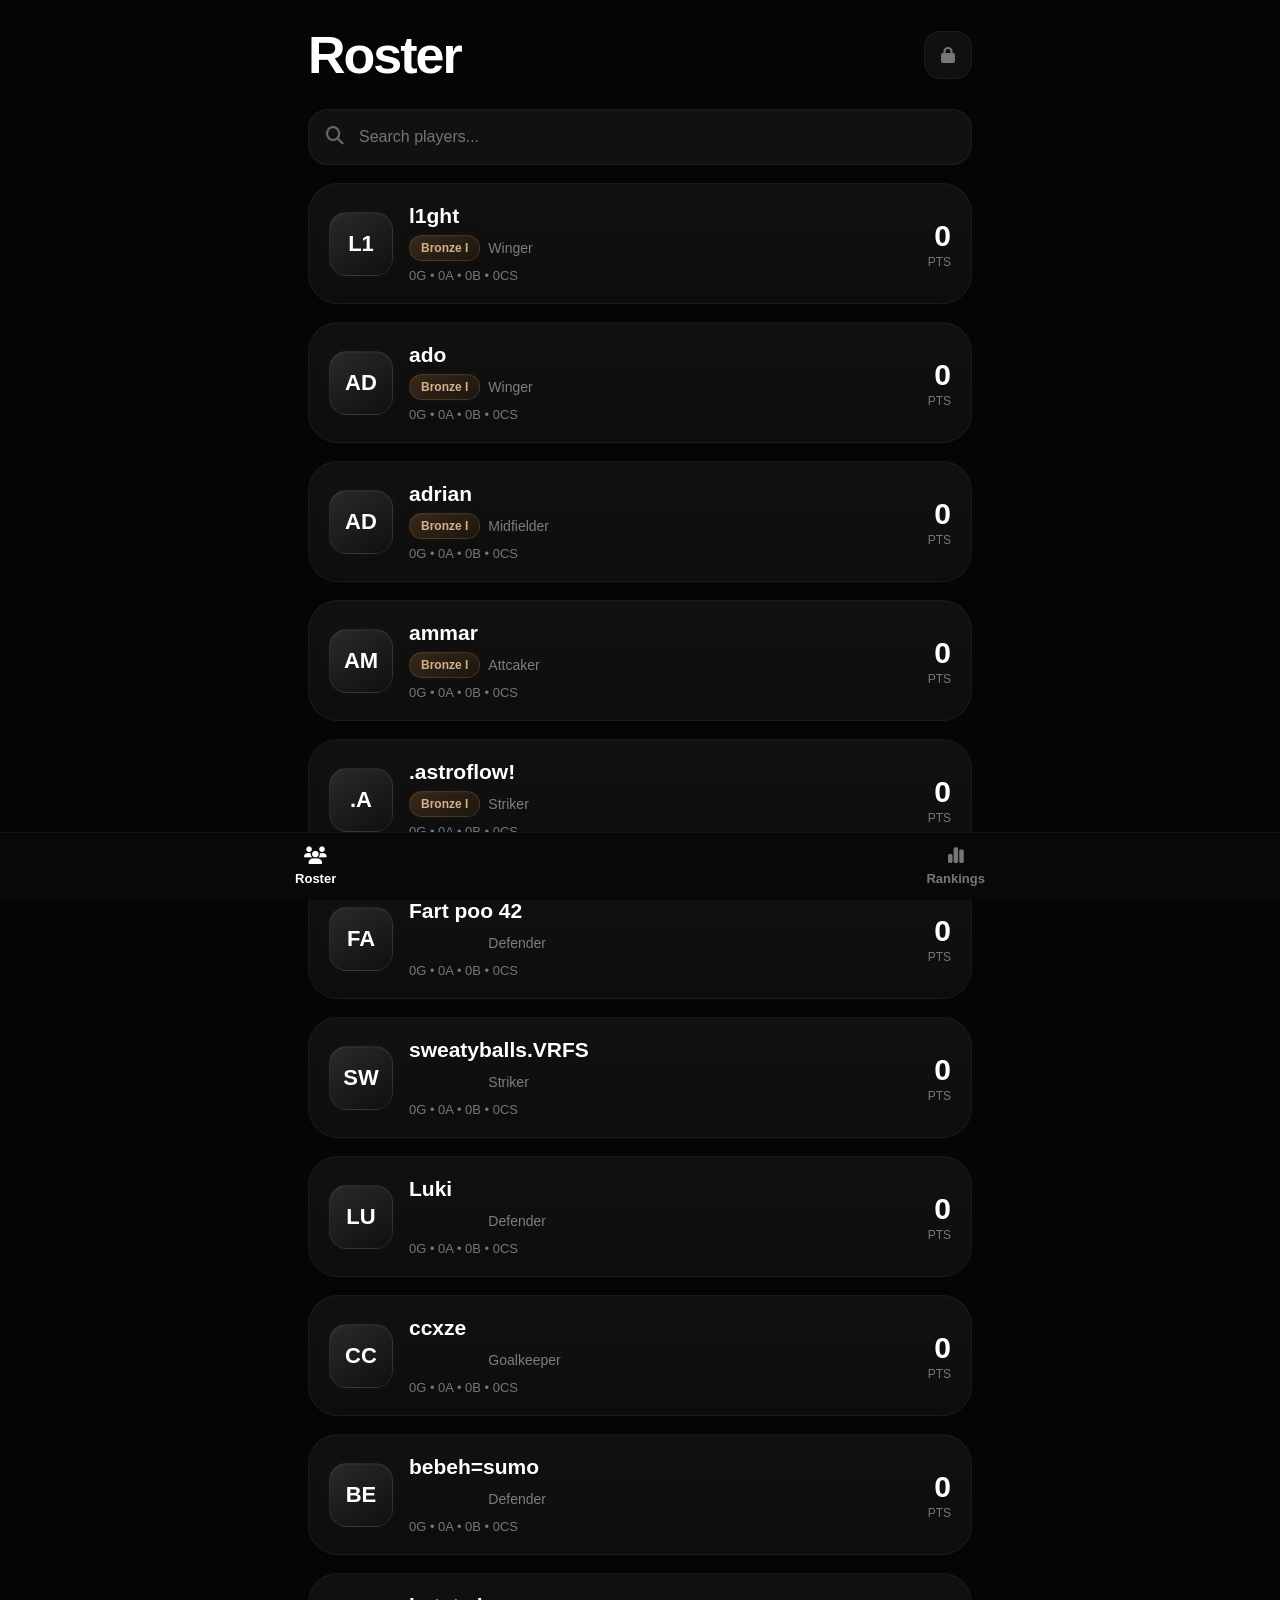
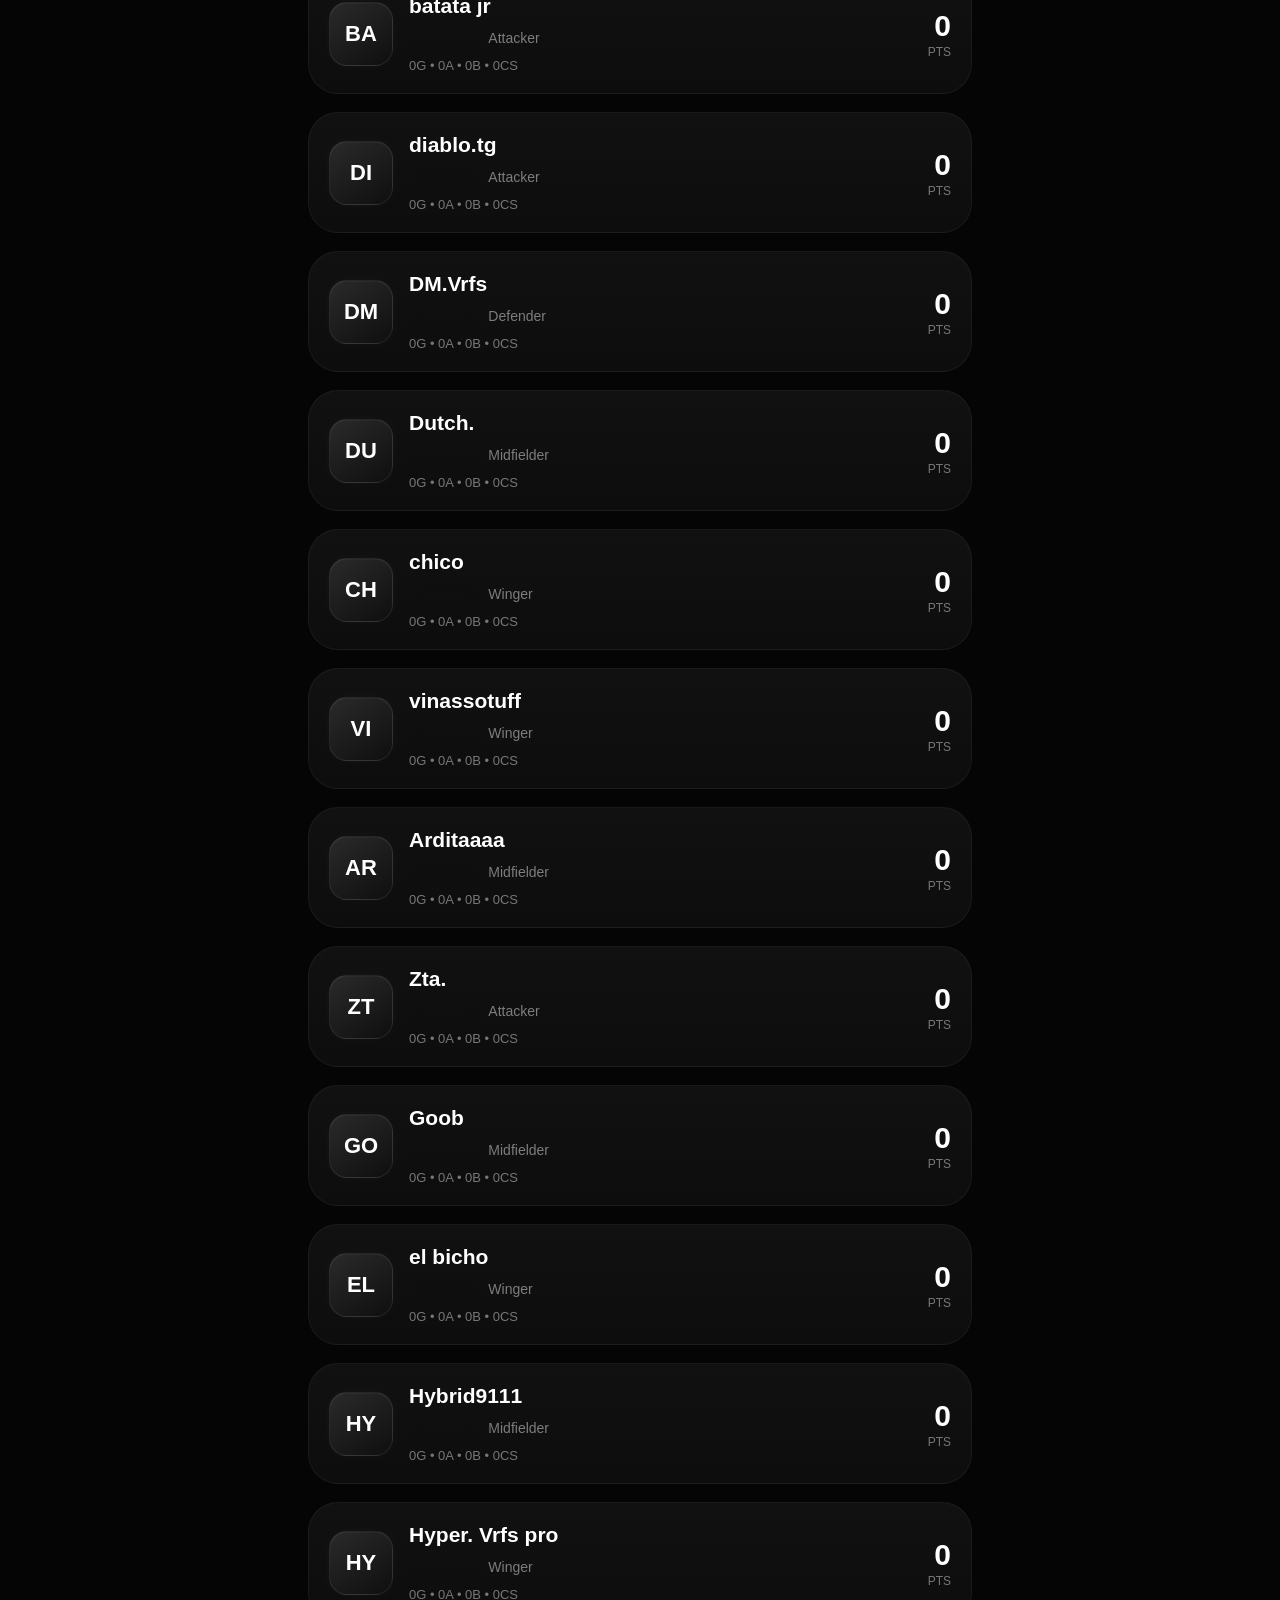
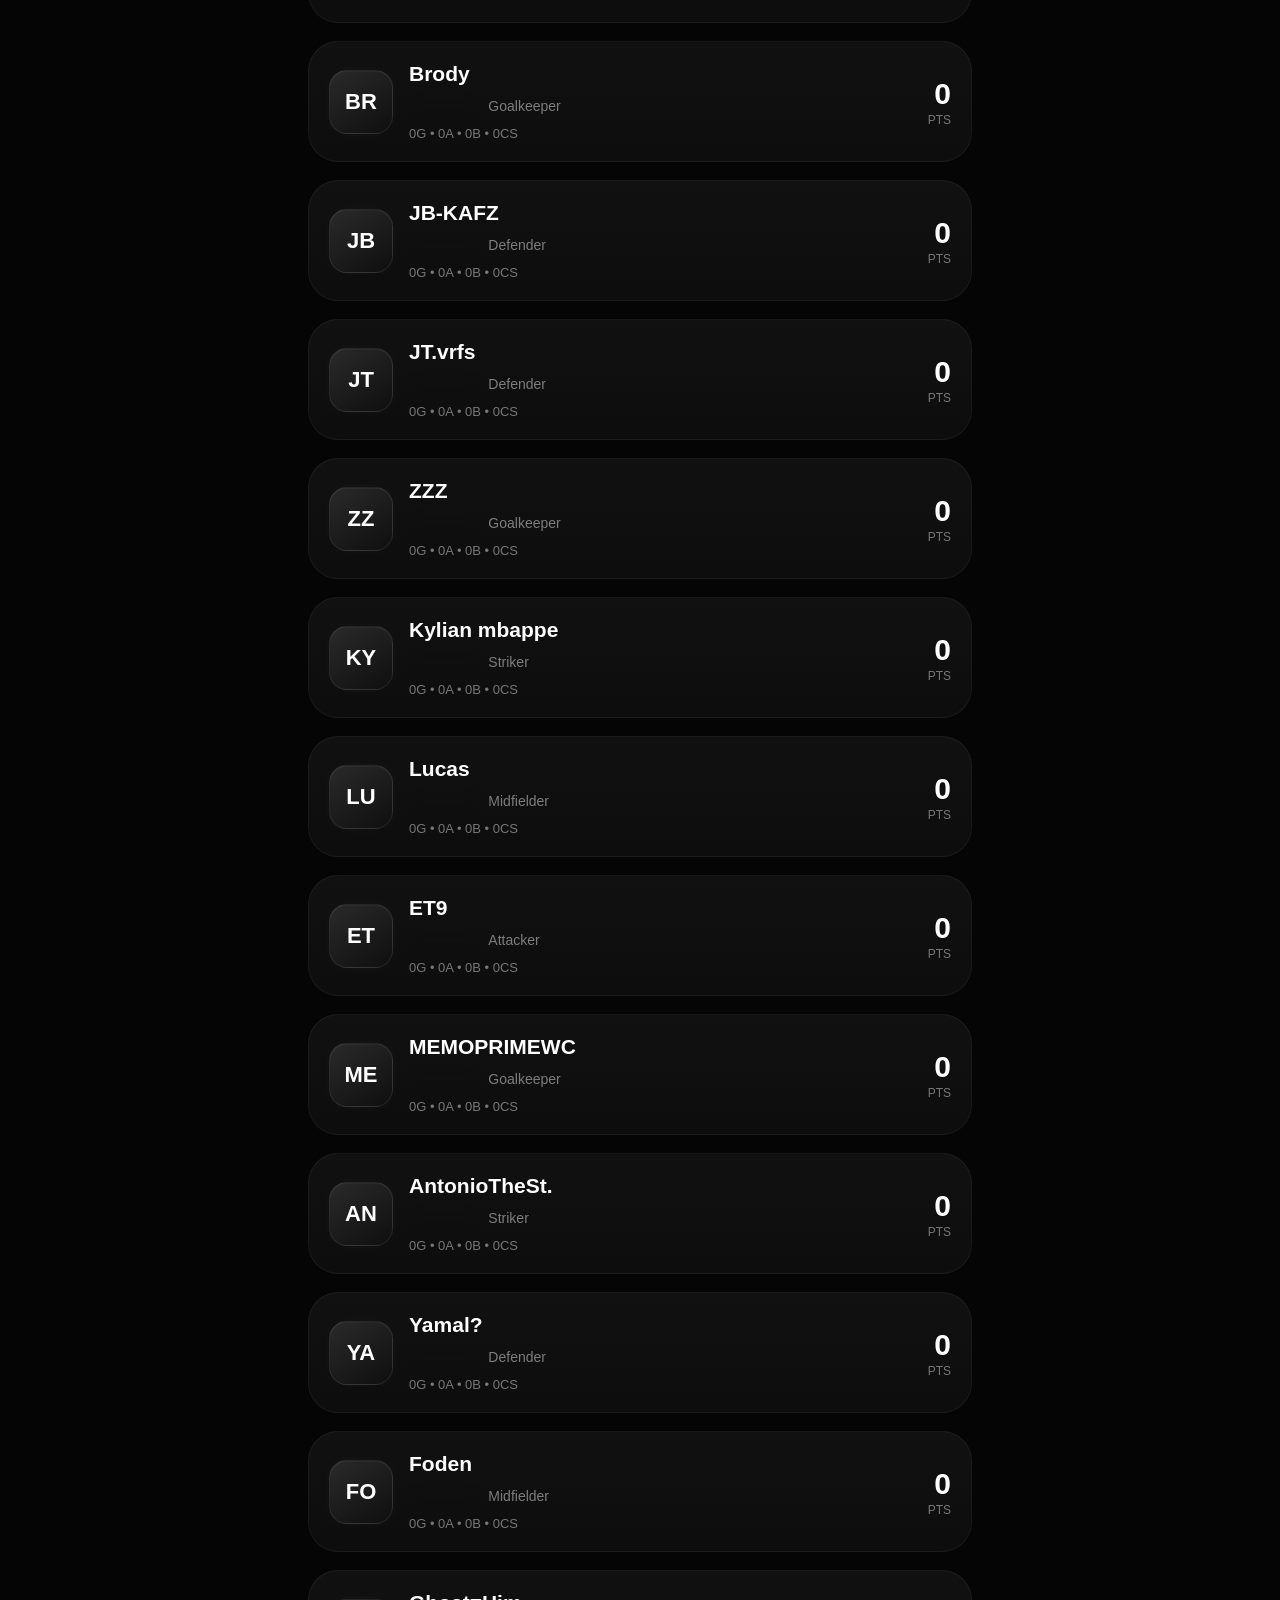
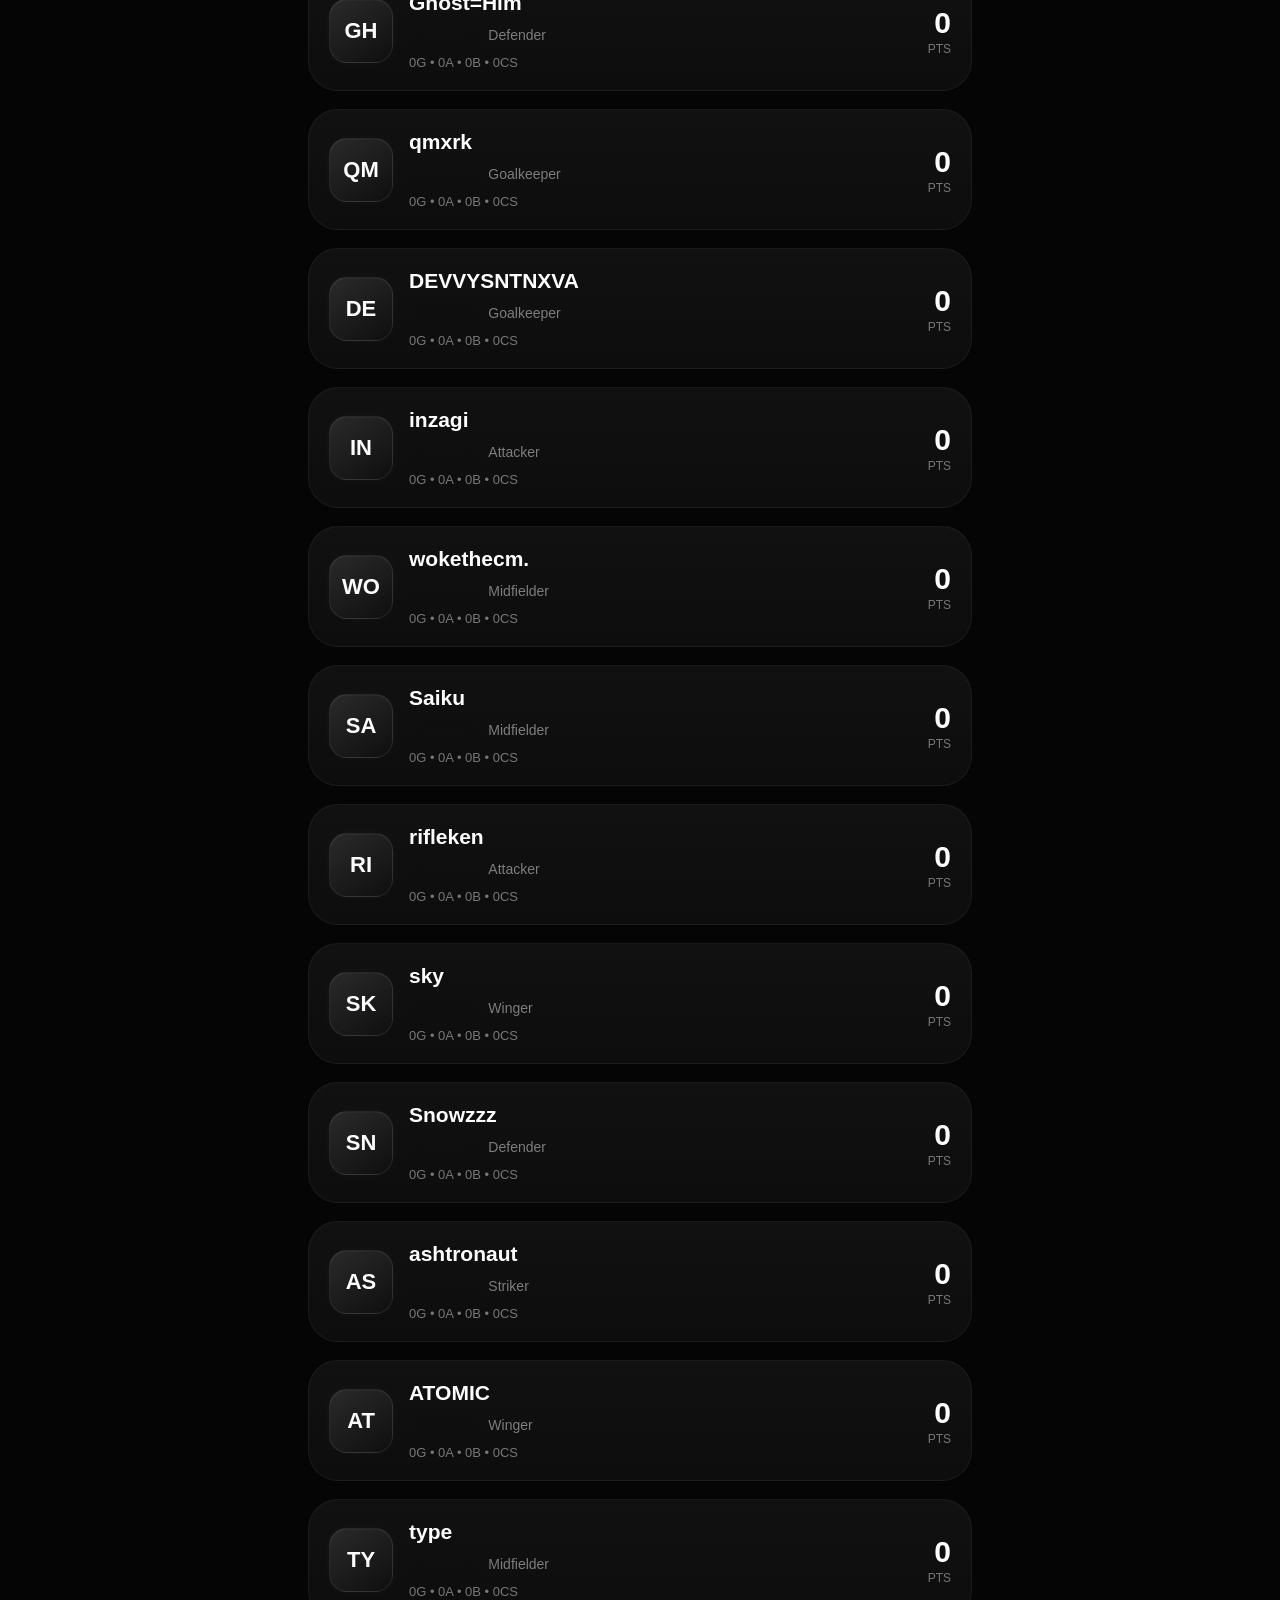
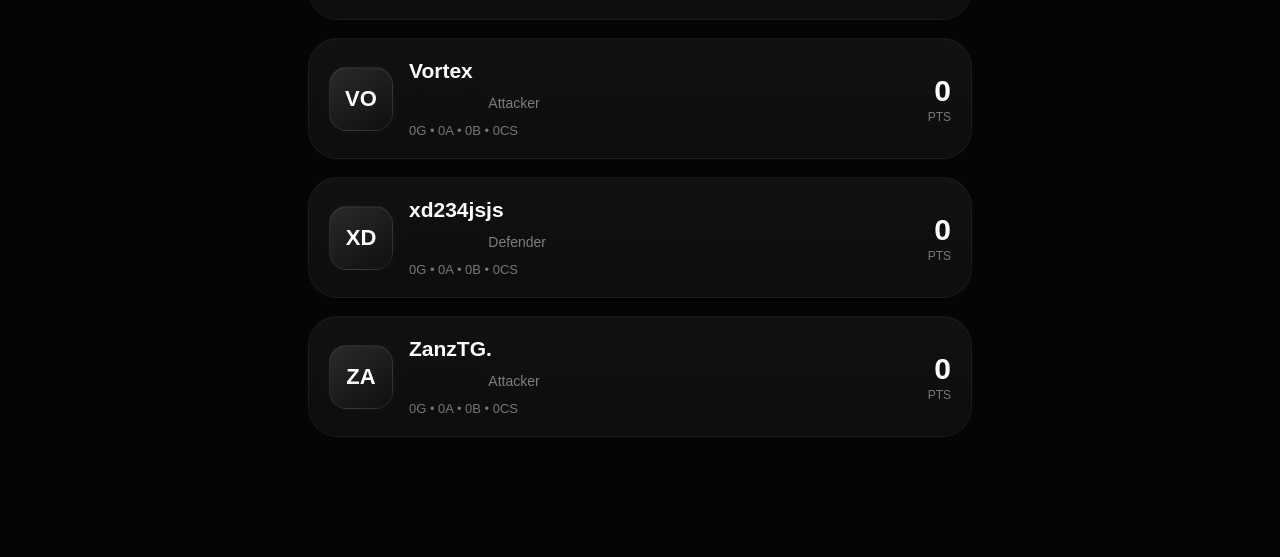
==== commit 9a3c1ae2: "Update index.html" ====
--- a/index.html
+++ b/index.html
@@ -3,6 +3,7 @@
 <head>
 
 <meta charset="UTF-8">
+
 <meta name="viewport"
 content="width=device-width, initial-scale=1.0">
 
@@ -102,12 +103,7 @@
 /* PLAYER CARD */
 
 .player-card{
-background:
-linear-gradient(
-180deg,
-rgba(55,35,20,0.88),
-rgba(18,12,8,0.96)
-);
+background:linear-gradient(180deg,#111,#0d0d0d);
 border-radius:30px;
 padding:20px;
 margin-top:18px;
@@ -116,17 +112,14 @@
 align-items:center;
 cursor:pointer;
 transition:0.3s;
-border:1px solid rgba(210,150,90,0.10);
-box-shadow:
-0 0 18px rgba(180,120,60,0.05),
-inset 0 1px 1px rgba(255,255,255,0.02);
+border:1px solid rgba(255,255,255,0.05);
 }
 
 .player-card:hover{
 transform:translateY(-4px);
-border-color:rgba(210,150,90,0.18);
+border-color:rgba(255,255,255,0.12);
 box-shadow:
-0 0 26px rgba(180,120,60,0.10);
+0 0 25px rgba(255,255,255,0.04);
 }
 
 /* LEFT */
@@ -150,7 +143,7 @@
 justify-content:center;
 font-weight:700;
 font-size:22px;
-color:white;
+color:#ffffff;
 box-shadow:
 0 0 12px rgba(255,255,255,0.03),
 inset 0 1px 1px rgba(255,255,255,0.04);
@@ -159,6 +152,7 @@
 
 .player-card:hover .player-pfp{
 transform:scale(1.04);
+border-color:rgba(255,255,255,0.15);
 }
 
 /* NAME */
@@ -178,7 +172,7 @@
 flex-wrap:wrap;
 }
 
-/* BRONZE BUBBLE */
+/* BRONZE RANK */
 
 .rank{
 background:linear-gradient(
@@ -187,21 +181,30 @@
 rgba(90,55,25,0.18)
 );
 border:1px solid rgba(210,150,90,0.18);
+color:#d6b08a;
 padding:5px 11px;
 border-radius:14px;
 font-size:12px;
 font-weight:600;
-color:#d6b08a;
+backdrop-filter:blur(6px);
 box-shadow:
 0 0 8px rgba(180,120,60,0.08),
 inset 0 1px 1px rgba(255,255,255,0.03);
+transition:0.3s;
+}
+
+.player-card:hover .rank{
+transform:translateY(-1px);
+box-shadow:
+0 0 14px rgba(180,120,60,0.14),
+inset 0 1px 1px rgba(255,255,255,0.04);
 }
 
 /* POSITION */
 
 .position{
 font-size:14px;
-color:#b68f6b;
+color:#7d7d7d;
 }
 
 /* STATS */
@@ -209,7 +212,7 @@
 .player-stats{
 margin-top:7px;
 font-size:13px;
-color:#b5967b;
+color:#777;
 }
 
 /* RIGHT */
@@ -221,12 +224,11 @@
 .points{
 font-size:30px;
 font-weight:bold;
-color:white;
 }
 
 .pts{
 font-size:12px;
-color:#a68769;
+color:#777;
 margin-top:2px;
 }
 
@@ -259,7 +261,7 @@
 }
 
 .active{
-color:#d6b08a;
+color:white;
 }
 
 /* MOBILE */
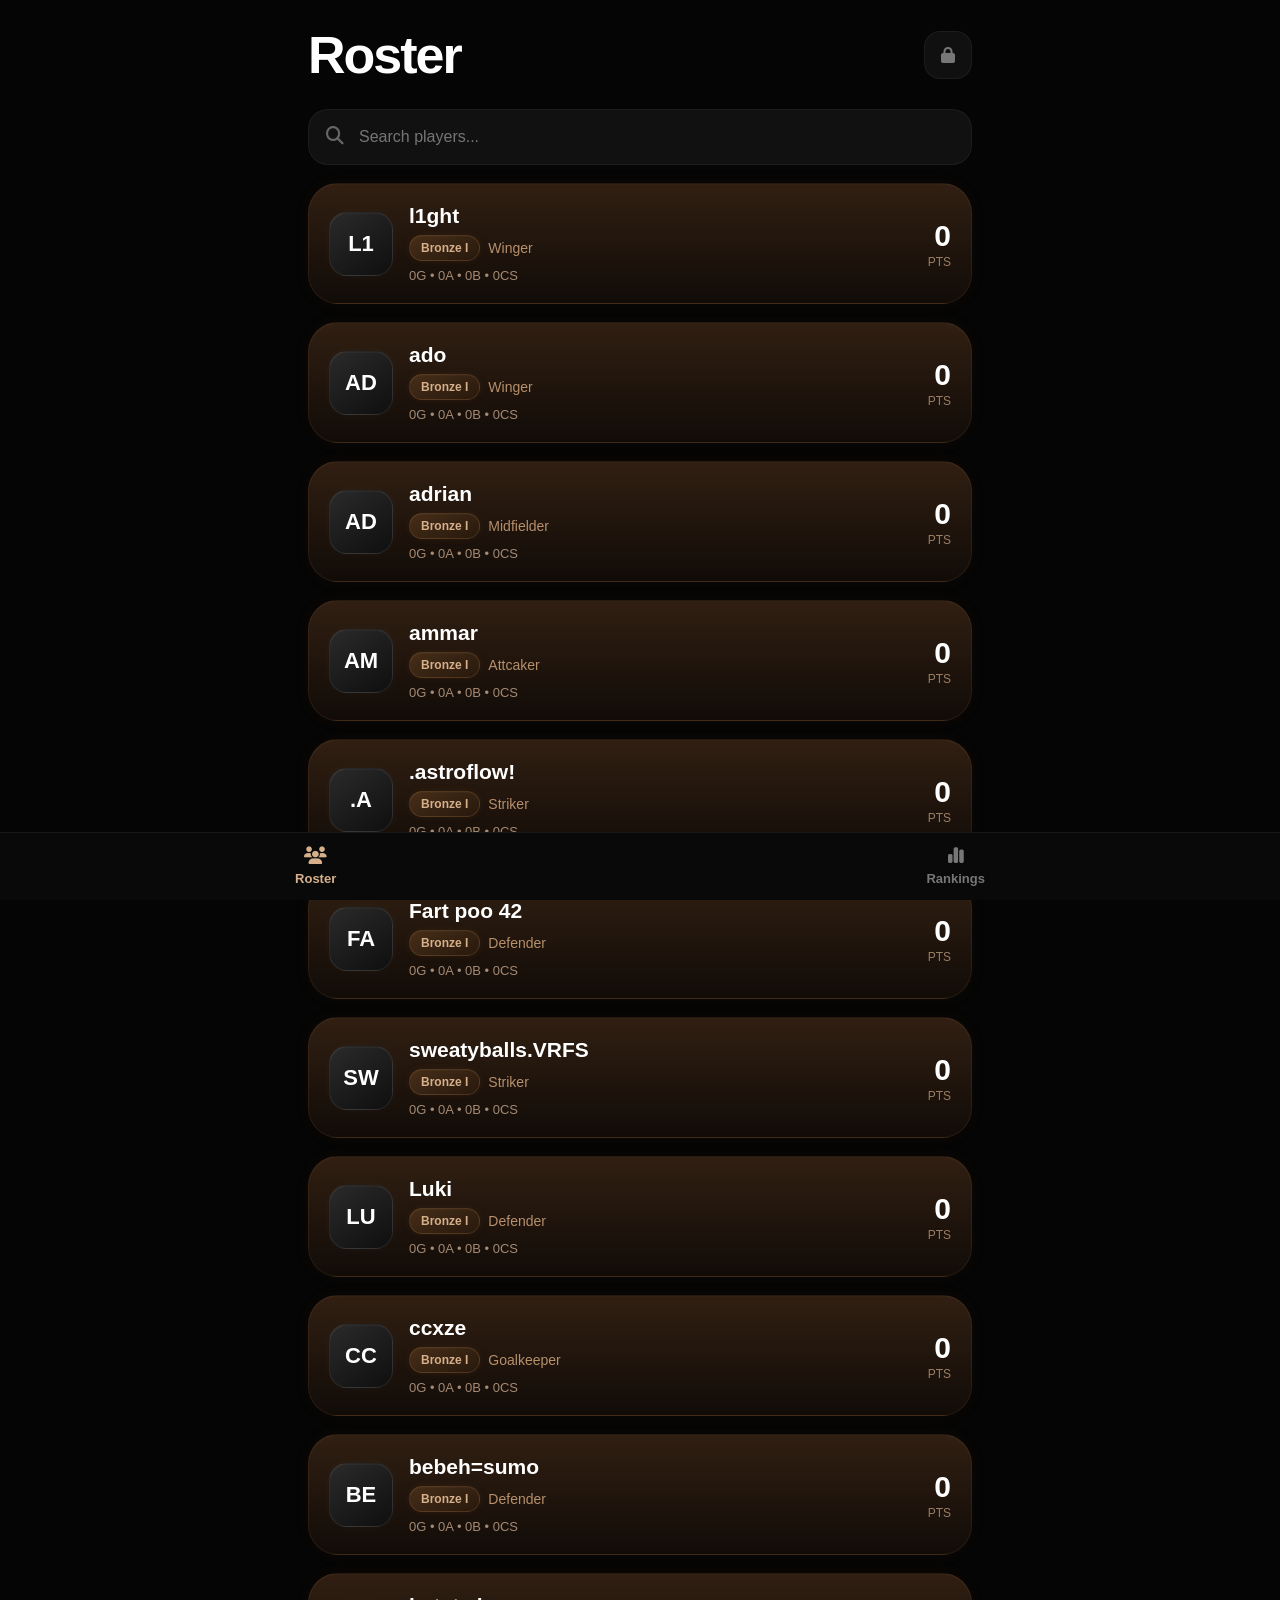
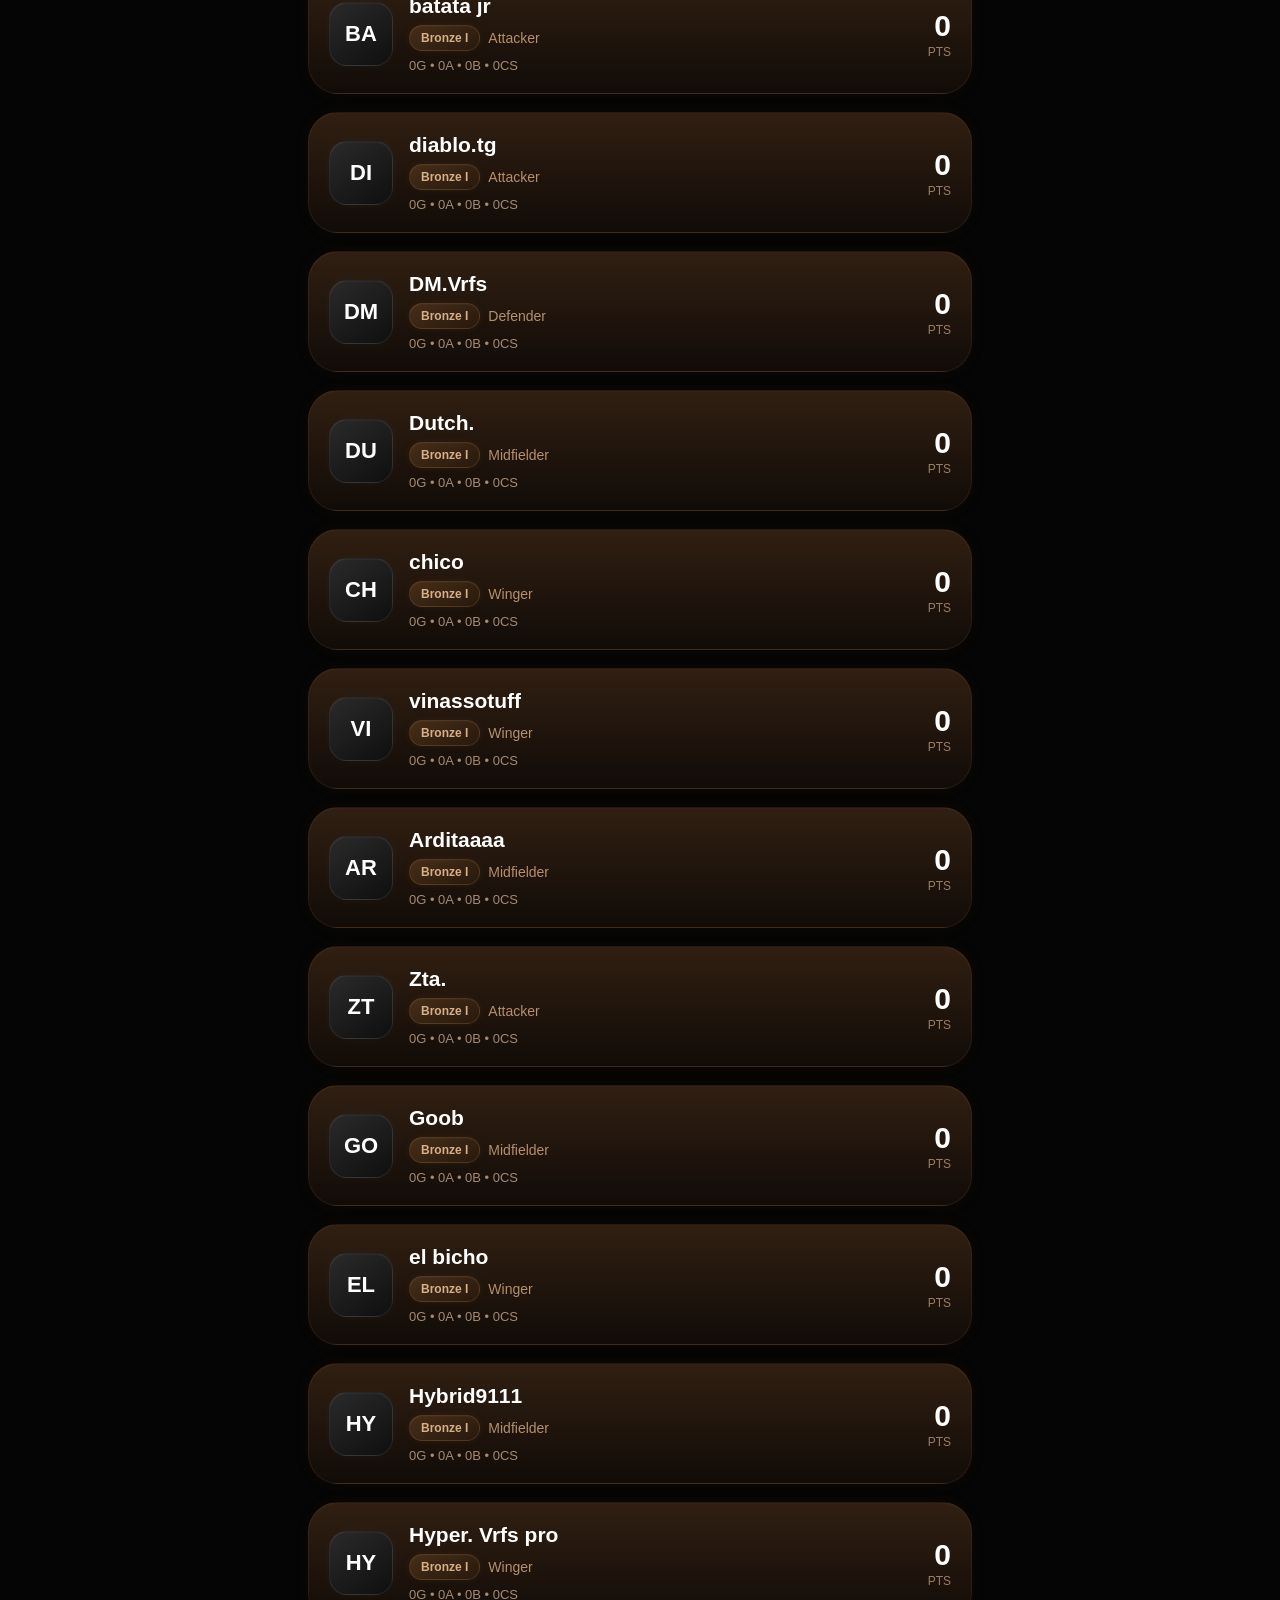
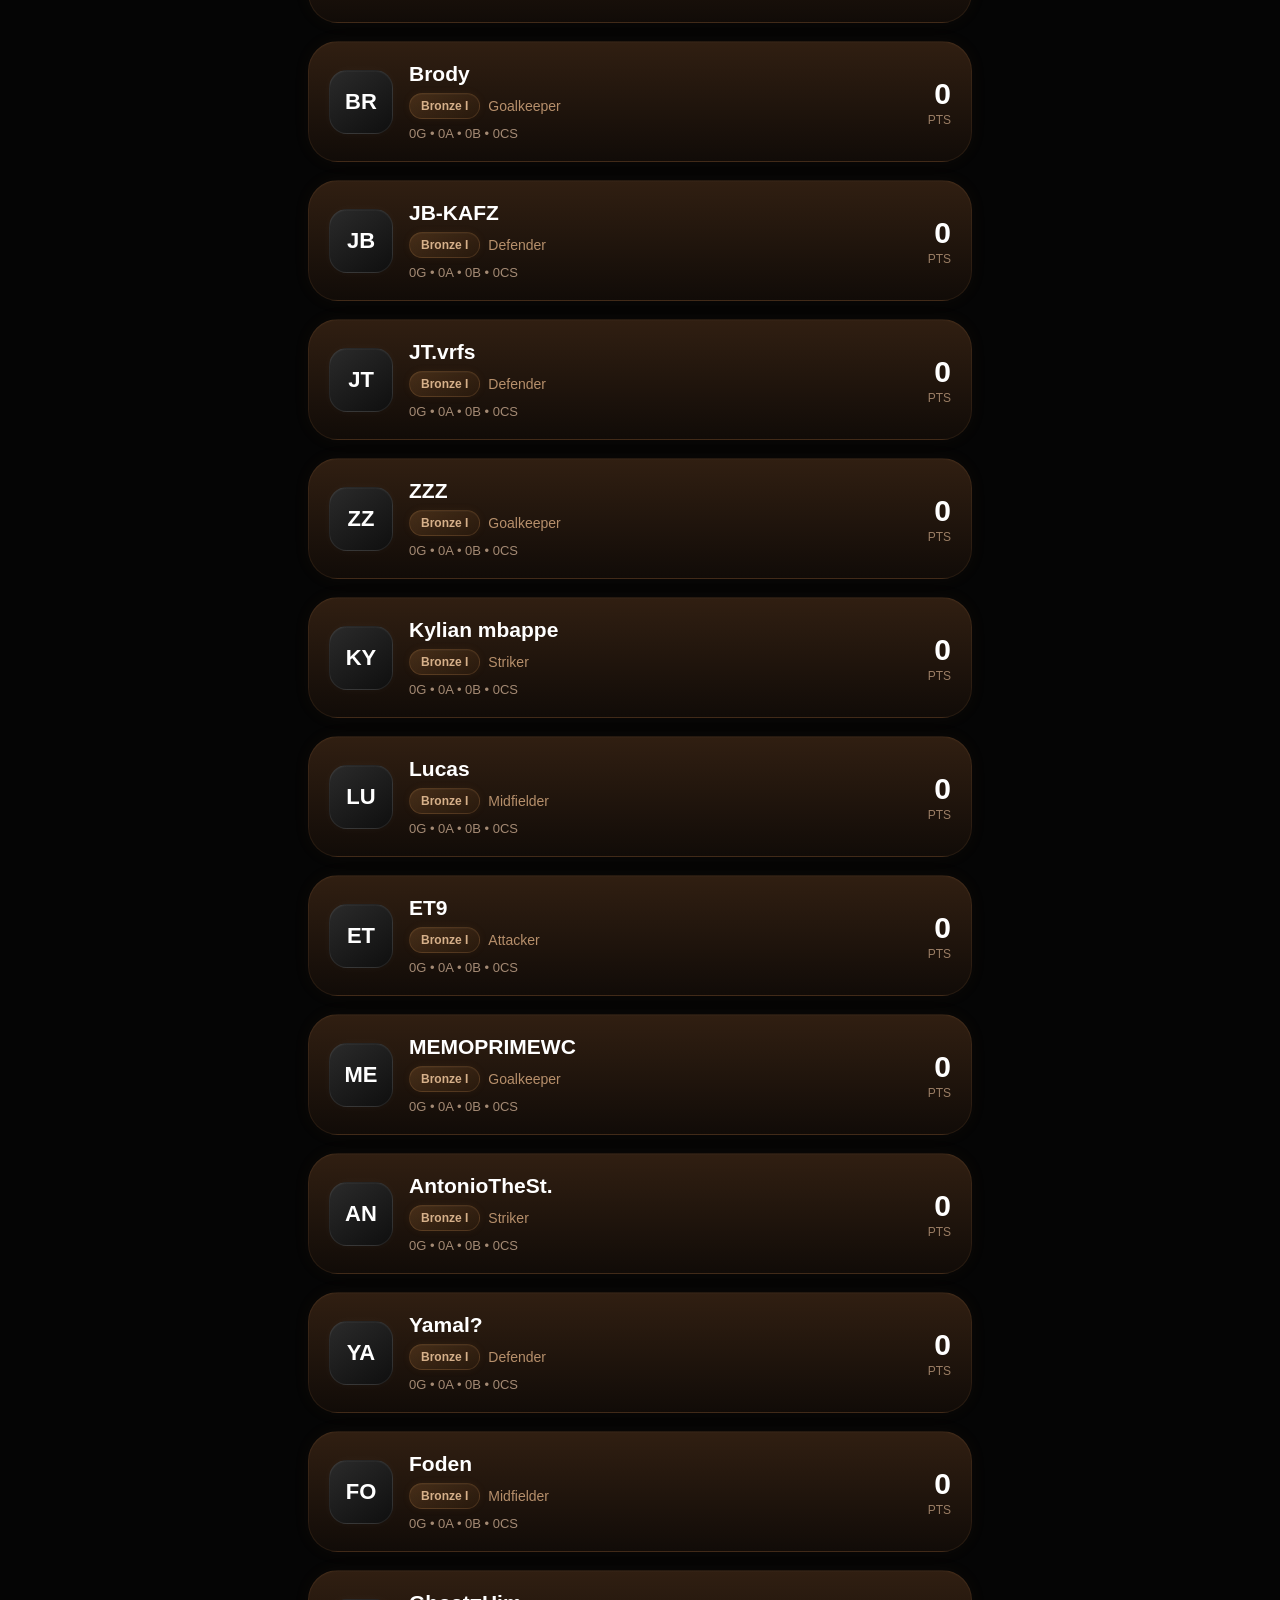
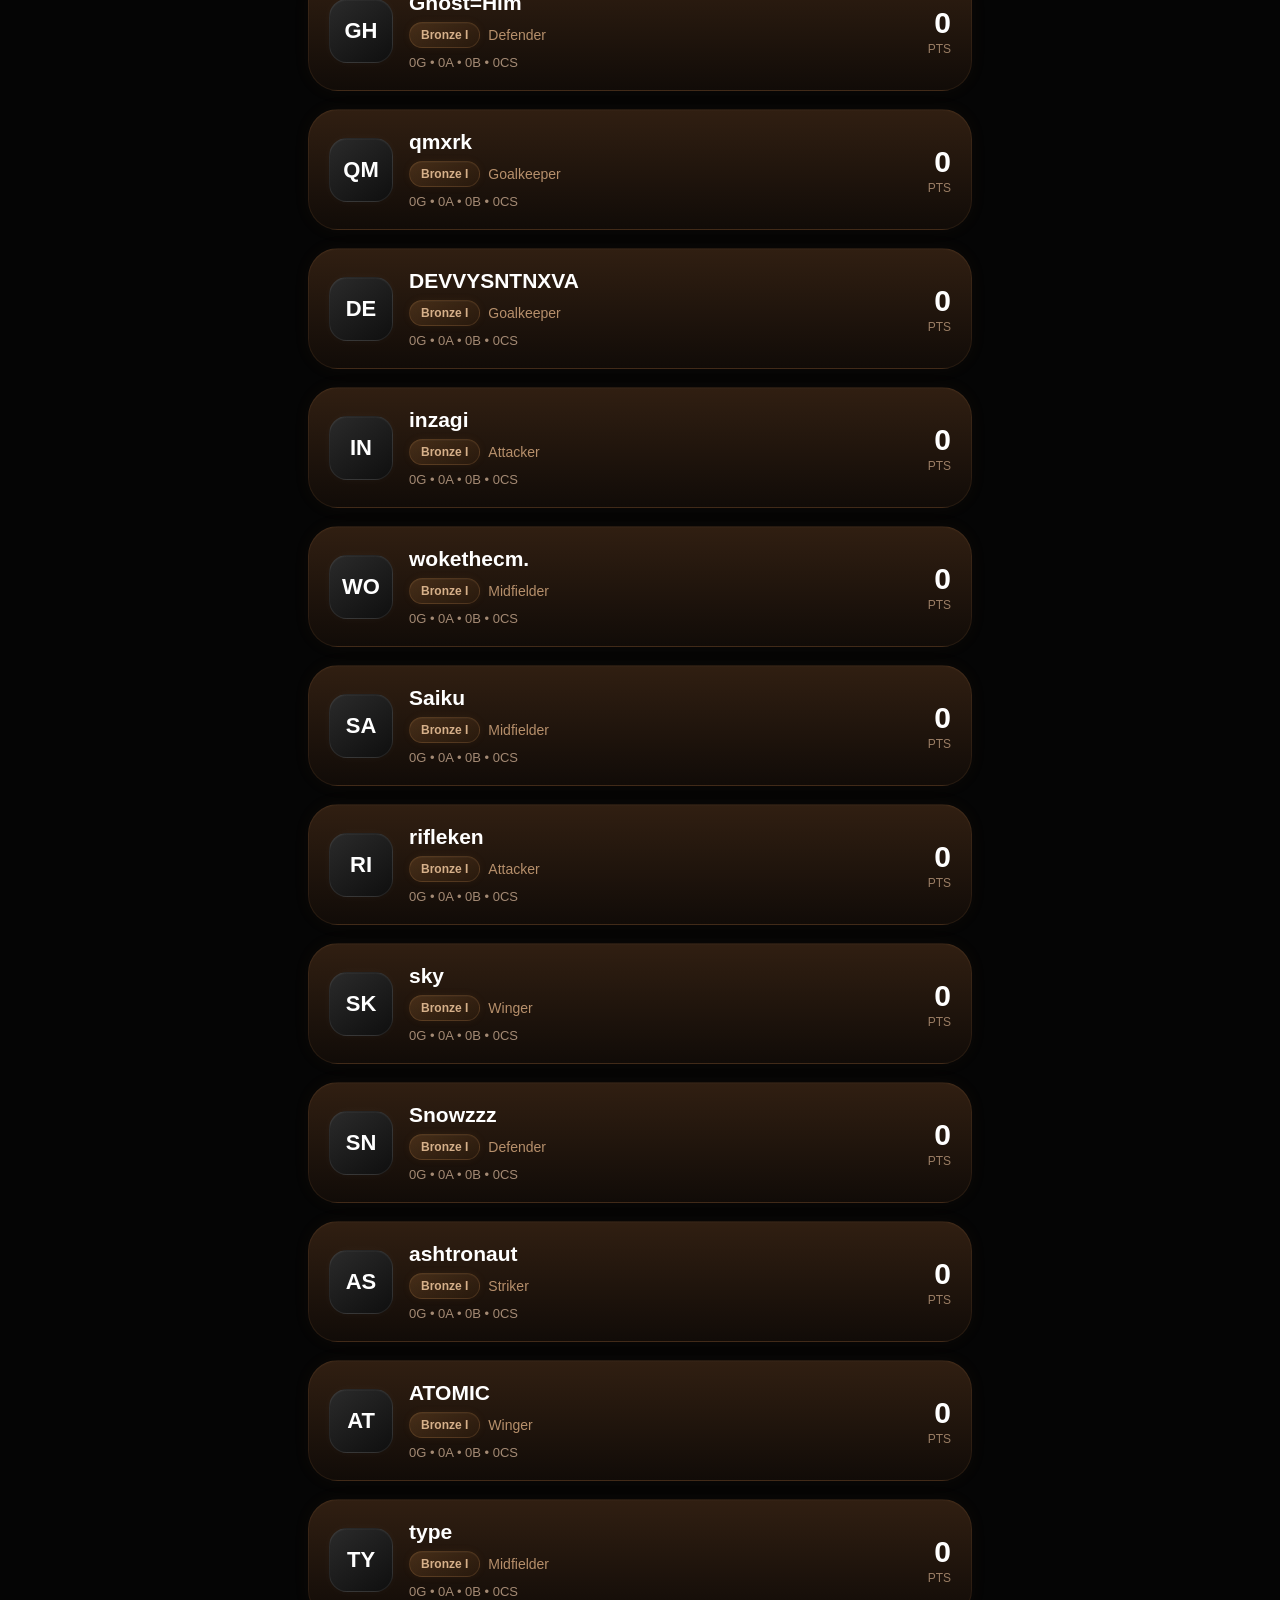
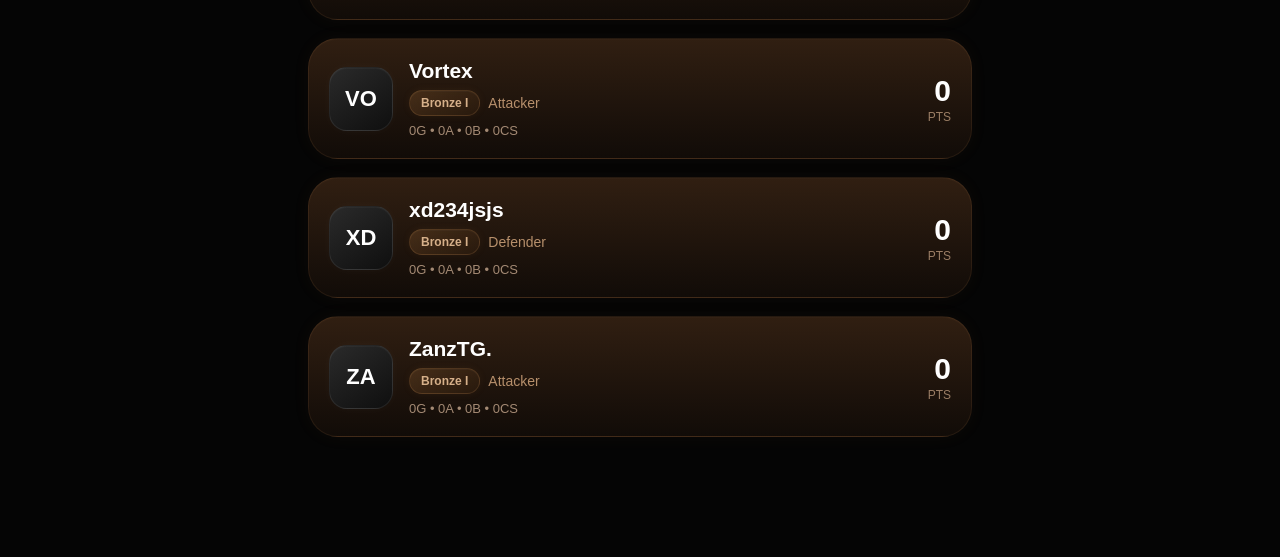
==== commit 5bad376c: "Update index.html" ====
--- a/index.html
+++ b/index.html
@@ -3,7 +3,6 @@
 <head>
 
 <meta charset="UTF-8">
-
 <meta name="viewport"
 content="width=device-width, initial-scale=1.0">
 
@@ -91,7 +90,9 @@
 }
 
 .search-box input:focus{
-border-color:rgba(255,255,255,0.12);
+border-color:rgba(210,150,90,0.18);
+box-shadow:
+0 0 14px rgba(180,120,60,0.08);
 }
 
 /* PLAYER LIST */
@@ -103,7 +104,12 @@
 /* PLAYER CARD */
 
 .player-card{
-background:linear-gradient(180deg,#111,#0d0d0d);
+background:
+linear-gradient(
+180deg,
+rgba(55,35,20,0.88),
+rgba(18,12,8,0.96)
+);
 border-radius:30px;
 padding:20px;
 margin-top:18px;
@@ -112,14 +118,18 @@
 align-items:center;
 cursor:pointer;
 transition:0.3s;
-border:1px solid rgba(255,255,255,0.05);
+border:1px solid rgba(210,150,90,0.10);
+box-shadow:
+0 0 18px rgba(180,120,60,0.05),
+inset 0 1px 1px rgba(255,255,255,0.02);
 }
 
 .player-card:hover{
 transform:translateY(-4px);
-border-color:rgba(255,255,255,0.12);
-box-shadow:
-0 0 25px rgba(255,255,255,0.04);
+border-color:rgba(210,150,90,0.20);
+box-shadow:
+0 0 28px rgba(180,120,60,0.12),
+inset 0 1px 1px rgba(255,255,255,0.03);
 }
 
 /* LEFT */
@@ -204,7 +214,7 @@
 
 .position{
 font-size:14px;
-color:#7d7d7d;
+color:#b68f6b;
 }
 
 /* STATS */
@@ -212,7 +222,7 @@
 .player-stats{
 margin-top:7px;
 font-size:13px;
-color:#777;
+color:#a48a74;
 }
 
 /* RIGHT */
@@ -224,11 +234,12 @@
 .points{
 font-size:30px;
 font-weight:bold;
+color:#fff;
 }
 
 .pts{
 font-size:12px;
-color:#777;
+color:#9a7d64;
 margin-top:2px;
 }
 
@@ -261,7 +272,7 @@
 }
 
 .active{
-color:white;
+color:#d6b08a;
 }
 
 /* MOBILE */
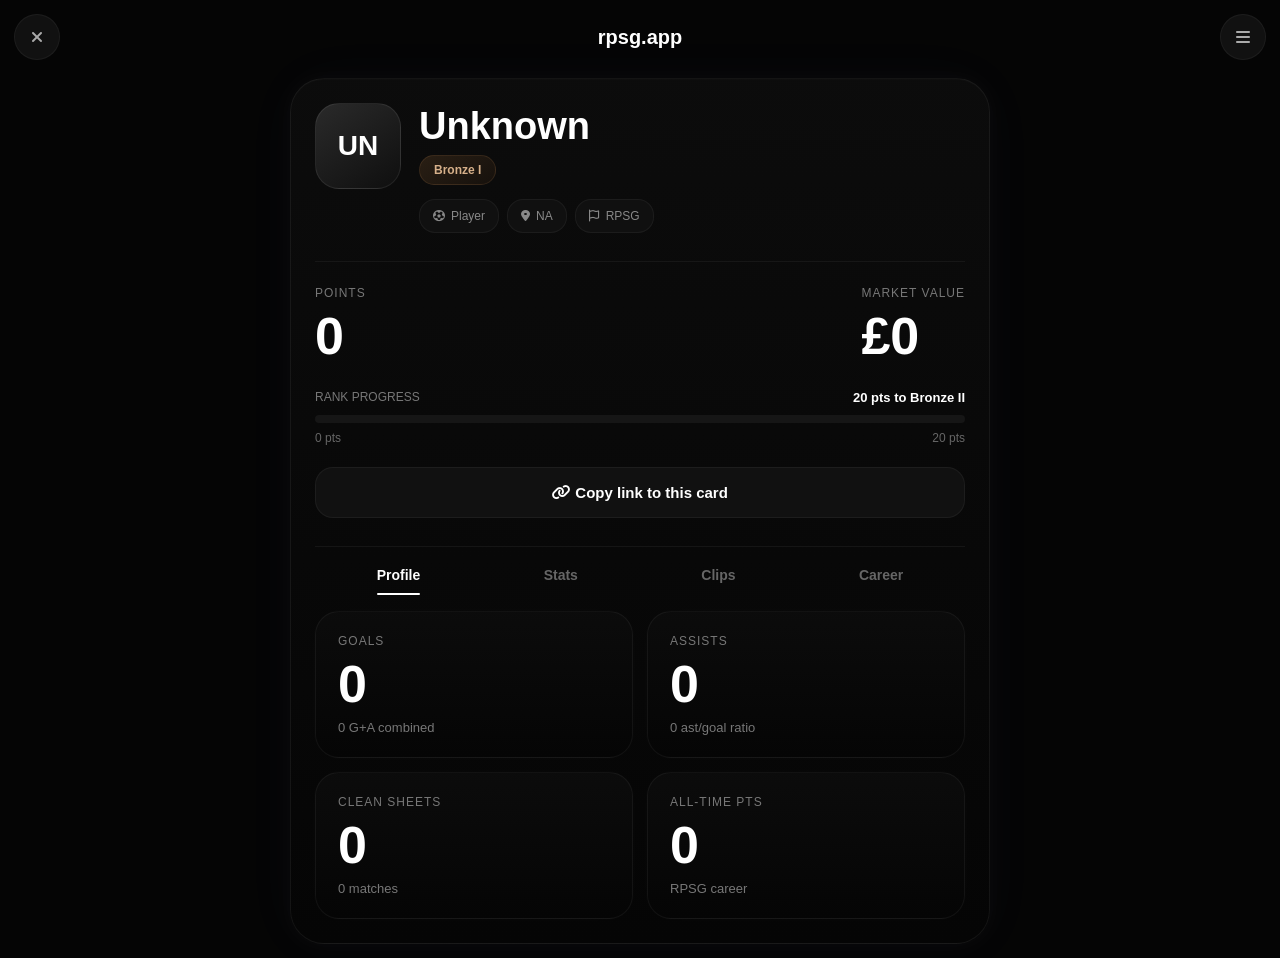
==== commit 30918cd1: "Update index.html" ====
--- a/index.html
+++ b/index.html
@@ -3,10 +3,11 @@
 <head>
 
 <meta charset="UTF-8">
+
 <meta name="viewport"
 content="width=device-width, initial-scale=1.0">
 
-<title>RPSG Stats</title>
+<title>RPSG Player</title>
 
 <link rel="stylesheet"
 href="https://cdnjs.cloudflare.com/ajax/libs/font-awesome/6.5.1/css/all.min.css">
@@ -23,278 +24,357 @@
 body{
 background:#050505;
 color:white;
+padding:14px;
 overflow-x:hidden;
 }
 
-/* MAIN */
-
-.container{
-padding:25px 18px 120px;
+/* TOP BAR */
+
+.topbar{
+display:flex;
+justify-content:space-between;
+align-items:center;
+margin-bottom:18px;
+}
+
+.top-btn{
+width:46px;
+height:46px;
+border-radius:50%;
+background:#111;
+border:1px solid rgba(255,255,255,0.05);
+display:flex;
+align-items:center;
+justify-content:center;
+color:#aaa;
+cursor:pointer;
+}
+
+.site-name{
+font-weight:bold;
+font-size:20px;
+}
+
+/* MAIN CARD */
+
+.profile-card{
+
 max-width:700px;
 margin:auto;
-}
-
-/* TOP */
-
-.top{
-display:flex;
-justify-content:space-between;
-align-items:center;
-}
-
-.top h1{
-font-size:52px;
-font-weight:bold;
-letter-spacing:-2px;
-}
-
-/* LOCK */
-
-.lock-btn{
-width:48px;
-height:48px;
-background:#101010;
-border-radius:16px;
-display:flex;
-align-items:center;
-justify-content:center;
-color:#777;
-border:1px solid rgba(255,255,255,0.05);
-}
-
-/* SEARCH */
-
-.search-box{
-margin-top:24px;
-position:relative;
-}
-
-.search-icon{
-position:absolute;
-left:18px;
-top:18px;
-color:#666;
-font-size:18px;
-}
-
-.search-box input{
-width:100%;
-background:#111;
-border:1px solid rgba(255,255,255,0.05);
-border-radius:20px;
-padding:18px 18px 18px 50px;
-color:white;
-font-size:16px;
-outline:none;
-transition:0.3s;
-}
-
-.search-box input:focus{
-border-color:rgba(210,150,90,0.18);
-box-shadow:
-0 0 14px rgba(180,120,60,0.08);
-}
-
-/* PLAYER LIST */
-
-#playerList{
-margin-top:12px;
-}
-
-/* PLAYER CARD */
-
-.player-card{
+
 background:
 linear-gradient(
 180deg,
-rgba(55,35,20,0.88),
-rgba(18,12,8,0.96)
+rgba(12,12,12,0.98),
+rgba(5,5,5,1)
 );
-border-radius:30px;
-padding:20px;
-margin-top:18px;
-display:flex;
-justify-content:space-between;
-align-items:center;
-cursor:pointer;
-transition:0.3s;
-border:1px solid rgba(210,150,90,0.10);
+
+border-radius:34px;
+padding:24px;
+
+border:1px solid rgba(255,255,255,0.06);
+
 box-shadow:
-0 0 18px rgba(180,120,60,0.05),
+
+0 0 20px rgba(255,255,255,0.03),
+0 0 60px rgba(80,120,255,0.03),
+
 inset 0 1px 1px rgba(255,255,255,0.02);
-}
-
-.player-card:hover{
-transform:translateY(-4px);
-border-color:rgba(210,150,90,0.20);
-box-shadow:
-0 0 28px rgba(180,120,60,0.12),
-inset 0 1px 1px rgba(255,255,255,0.03);
-}
-
-/* LEFT */
-
-.player-left{
-display:flex;
-align-items:center;
-gap:16px;
+
+backdrop-filter:blur(12px);
+}
+
+/* TOP */
+
+.top{
+display:flex;
+align-items:flex-start;
+gap:18px;
 }
 
 /* PFP */
 
-.player-pfp{
-width:64px;
-height:64px;
-border-radius:18px;
+.pfp{
+width:86px;
+height:86px;
+border-radius:24px;
 background:linear-gradient(145deg,#2a2a2a,#0f0f0f);
 border:1px solid rgba(255,255,255,0.08);
 display:flex;
 align-items:center;
 justify-content:center;
-font-weight:700;
-font-size:22px;
-color:#ffffff;
-box-shadow:
-0 0 12px rgba(255,255,255,0.03),
-inset 0 1px 1px rgba(255,255,255,0.04);
-transition:0.3s;
-}
-
-.player-card:hover .player-pfp{
-transform:scale(1.04);
-border-color:rgba(255,255,255,0.15);
+font-size:28px;
+font-weight:bold;
+color:white;
 }
 
 /* NAME */
 
 .player-name{
-font-size:21px;
+font-size:38px;
 font-weight:bold;
-}
-
-/* ROW */
-
-.player-row{
-display:flex;
-gap:8px;
-margin-top:7px;
-align-items:center;
-flex-wrap:wrap;
-}
-
-/* BRONZE RANK */
+line-height:1;
+margin-top:4px;
+}
+
+/* BRONZE TAG */
 
 .rank{
-background:linear-gradient(
+
+display:inline-block;
+
+margin-top:10px;
+
+background:
+linear-gradient(
 145deg,
-rgba(180,120,60,0.25),
-rgba(90,55,25,0.18)
+rgba(180,120,60,0.18),
+rgba(90,55,25,0.14)
 );
-border:1px solid rgba(210,150,90,0.18);
+
+border:1px solid rgba(210,150,90,0.14);
+
 color:#d6b08a;
-padding:5px 11px;
-border-radius:14px;
+
+padding:7px 14px;
+
+border-radius:16px;
+
 font-size:12px;
 font-weight:600;
-backdrop-filter:blur(6px);
-box-shadow:
-0 0 8px rgba(180,120,60,0.08),
-inset 0 1px 1px rgba(255,255,255,0.03);
-transition:0.3s;
-}
-
-.player-card:hover .rank{
-transform:translateY(-1px);
-box-shadow:
-0 0 14px rgba(180,120,60,0.14),
-inset 0 1px 1px rgba(255,255,255,0.04);
-}
-
-/* POSITION */
-
-.position{
+
+}
+
+/* TAGS */
+
+.tags{
+display:flex;
+gap:8px;
+flex-wrap:wrap;
+margin-top:14px;
+}
+
+.tag{
+background:#101010;
+border:1px solid rgba(255,255,255,0.05);
+padding:9px 13px;
+border-radius:16px;
+font-size:12px;
+color:#888;
+display:flex;
+align-items:center;
+gap:6px;
+}
+
+/* MAIN STATS */
+
+.main-stats{
+display:flex;
+justify-content:space-between;
+margin-top:28px;
+padding-top:24px;
+border-top:1px solid rgba(255,255,255,0.05);
+}
+
+.stat-title{
+font-size:12px;
+letter-spacing:1px;
+color:#777;
+}
+
+.stat-big{
+font-size:52px;
+font-weight:bold;
+margin-top:6px;
+}
+
+/* PROGRESS */
+
+.progress-section{
+margin-top:24px;
+}
+
+.progress-top{
+display:flex;
+justify-content:space-between;
+margin-bottom:10px;
+}
+
+.progress-title{
+font-size:12px;
+color:#777;
+}
+
+.progress-rank{
+font-size:13px;
+font-weight:bold;
+color:white;
+}
+
+.progress-bar{
+width:100%;
+height:8px;
+background:#161616;
+border-radius:999px;
+overflow:hidden;
+margin-top:10px;
+}
+
+.progress-fill{
+width:40%;
+height:100%;
+background:white;
+border-radius:999px;
+}
+
+.progress-bottom{
+display:flex;
+justify-content:space-between;
+margin-top:8px;
+font-size:12px;
+color:#666;
+}
+
+/* SHARE */
+
+.share-btn{
+margin-top:22px;
+width:100%;
+background:#111;
+border:none;
+padding:16px;
+border-radius:18px;
+color:white;
+font-weight:bold;
+font-size:15px;
+cursor:pointer;
+border:1px solid rgba(255,255,255,0.05);
+}
+
+/* TABS */
+
+.tabs{
+display:flex;
+justify-content:space-around;
+margin-top:28px;
+padding-top:20px;
+border-top:1px solid rgba(255,255,255,0.05);
+}
+
+.tab{
+color:#666;
 font-size:14px;
-color:#b68f6b;
-}
-
-/* STATS */
-
-.player-stats{
-margin-top:7px;
-font-size:13px;
-color:#a48a74;
-}
-
-/* RIGHT */
-
-.player-right{
-text-align:right;
-}
-
-.points{
-font-size:30px;
 font-weight:bold;
-color:#fff;
-}
-
-.pts{
-font-size:12px;
-color:#9a7d64;
-margin-top:2px;
-}
-
-/* BOTTOM NAV */
-
-.bottom-nav{
-position:fixed;
-bottom:0;
+position:relative;
+}
+
+.active-tab{
+color:white;
+}
+
+.active-tab::after{
+content:"";
+position:absolute;
+bottom:-12px;
 left:0;
 width:100%;
-background:#090909;
-border-top:1px solid rgba(255,255,255,0.05);
-display:flex;
-justify-content:space-around;
-padding:14px 0;
-backdrop-filter:blur(10px);
-}
-
-.nav-item{
-text-align:center;
+height:2px;
+background:white;
+border-radius:999px;
+}
+
+/* GRID */
+
+.stats-grid{
+display:grid;
+grid-template-columns:1fr 1fr;
+gap:14px;
+margin-top:28px;
+}
+
+/* BOX */
+
+.stat-box{
+
+background:
+linear-gradient(
+180deg,
+rgba(12,12,12,0.96),
+rgba(5,5,5,1)
+);
+
+border-radius:24px;
+padding:22px;
+
+border:1px solid rgba(255,255,255,0.05);
+
+box-shadow:
+0 0 12px rgba(255,255,255,0.02);
+
+transition:0.25s;
+}
+
+.stat-box:hover{
+
+transform:translateY(-2px);
+
+border-color:
+rgba(255,255,255,0.08);
+
+box-shadow:
+0 0 20px rgba(255,255,255,0.04);
+
+}
+
+/* SMALL TITLE */
+
+.stat-small{
+font-size:12px;
 color:#777;
+letter-spacing:1px;
+}
+
+/* NUMBER */
+
+.stat-number{
+font-size:52px;
+font-weight:800;
+margin-top:10px;
+line-height:1;
+}
+
+/* DESC */
+
+.stat-desc{
+margin-top:10px;
 font-size:13px;
-font-weight:bold;
-}
-
-.nav-item i{
-display:block;
-font-size:18px;
-margin-bottom:6px;
-}
-
-.active{
-color:#d6b08a;
+color:#777;
 }
 
 /* MOBILE */
 
 @media(max-width:768px){
 
-.top h1{
-font-size:44px;
-}
-
 .player-name{
-font-size:19px;
-}
-
-.player-card{
-padding:18px;
-}
-
-.player-pfp{
-width:58px;
-height:58px;
-font-size:20px;
+font-size:30px;
+}
+
+.pfp{
+width:78px;
+height:78px;
+font-size:24px;
+}
+
+.stat-big{
+font-size:42px;
+}
+
+.stat-number{
+font-size:42px;
+}
+
+.stats-grid{
+gap:12px;
 }
 
 }
@@ -305,156 +385,323 @@
 
 <body>
 
-<div class="container">
+<!-- TOP BAR -->
+<div class="topbar">
+
+<div class="top-btn"
+onclick="window.location.href='index.html'">
+
+<i class="fa-solid fa-xmark"></i>
+
+</div>
+
+<div class="site-name">
+rpsg.app
+</div>
+
+<div class="top-btn">
+<i class="fa-solid fa-bars"></i>
+</div>
+
+</div>
+
+<!-- PROFILE CARD -->
+<div class="profile-card">
 
 <!-- TOP -->
 <div class="top">
 
-<h1>Roster</h1>
-
-<div class="lock-btn">
-<i class="fa-solid fa-lock"></i>
-</div>
-
-</div>
-
-<!-- SEARCH -->
-<div class="search-box">
-
-<i class="fa-solid fa-magnifying-glass search-icon"></i>
-
-<input
-type="text"
-id="search"
-placeholder="Search players...">
-
-</div>
-
-<!-- PLAYERS -->
-<div id="playerList"></div>
-
-</div>
-
-<!-- BOTTOM NAV -->
-<div class="bottom-nav">
-
-<div class="nav-item active">
-<i class="fa-solid fa-users"></i>
-Roster
-</div>
-
-<div class="nav-item">
-<i class="fa-solid fa-chart-simple"></i>
-Rankings
-</div>
-
-</div>
-
-<!-- DATABASE -->
+<div class="pfp"
+id="profilePic">
+</div>
+
+<div>
+
+<div class="player-name"
+id="playerName">
+Loading...
+</div>
+
+<div class="rank"
+id="playerRank">
+Bronze I
+</div>
+
+<div class="tags">
+
+<div class="tag">
+<i class="fa-regular fa-futbol"></i>
+Player
+</div>
+
+<div class="tag">
+<i class="fa-solid fa-location-dot"></i>
+NA
+</div>
+
+<div class="tag">
+<i class="fa-regular fa-flag"></i>
+RPSG
+</div>
+
+</div>
+
+</div>
+
+</div>
+
+<!-- MAIN STATS -->
+<div class="main-stats">
+
+<div>
+
+<div class="stat-title">
+POINTS
+</div>
+
+<div class="stat-big"
+id="points">
+0
+</div>
+
+</div>
+
+<div>
+
+<div class="stat-title">
+MARKET VALUE
+</div>
+
+<div class="stat-big"
+id="value">
+£0
+</div>
+
+</div>
+
+</div>
+
+<!-- PROGRESS -->
+<div class="progress-section">
+
+<div class="progress-top">
+
+<div class="progress-title">
+RANK PROGRESS
+</div>
+
+<div class="progress-rank">
+20 pts to Bronze II
+</div>
+
+</div>
+
+<div class="progress-bar">
+
+<div class="progress-fill"
+id="progressFill">
+</div>
+
+</div>
+
+<div class="progress-bottom">
+
+<div>0 pts</div>
+
+<div>20 pts</div>
+
+</div>
+
+</div>
+
+<!-- SHARE -->
+<button
+class="share-btn"
+onclick="copyLink()">
+
+<i class="fa-solid fa-link"></i>
+Copy link to this card
+
+</button>
+
+<!-- TABS -->
+<div class="tabs">
+
+<div class="tab active-tab">
+Profile
+</div>
+
+<div class="tab">
+Stats
+</div>
+
+<div class="tab">
+Clips
+</div>
+
+<div class="tab">
+Career
+</div>
+
+</div>
+
+<!-- STATS -->
+<div class="stats-grid">
+
+<div class="stat-box">
+
+<div class="stat-small">
+GOALS
+</div>
+
+<div class="stat-number"
+id="goals">
+0
+</div>
+
+<div class="stat-desc">
+0 G+A combined
+</div>
+
+</div>
+
+<div class="stat-box">
+
+<div class="stat-small">
+ASSISTS
+</div>
+
+<div class="stat-number"
+id="assists">
+0
+</div>
+
+<div class="stat-desc">
+0 ast/goal ratio
+</div>
+
+</div>
+
+<div class="stat-box">
+
+<div class="stat-small">
+CLEAN SHEETS
+</div>
+
+<div class="stat-number"
+id="cleansheets">
+0
+</div>
+
+<div class="stat-desc">
+0 matches
+</div>
+
+</div>
+
+<div class="stat-box">
+
+<div class="stat-small">
+ALL-TIME PTS
+</div>
+
+<div class="stat-number"
+id="blocks">
+0
+</div>
+
+<div class="stat-desc">
+RPSG career
+</div>
+
+</div>
+
+</div>
+
+</div>
+
 <script src="players.js"></script>
 
 <script>
 
-const playerList =
-document.getElementById("playerList");
-
-/* LOAD PLAYERS */
-
-Object.keys(players).forEach(player => {
-
-const data =
-players[player];
-
-const initials =
-player.substring(0,2).toUpperCase();
-
-playerList.innerHTML += `
-
-<div class="player-card"
-onclick="window.location.href='player.html?name=${encodeURIComponent(player)}'">
-
-<div class="player-left">
-
-<div class="player-pfp">
-${initials}
-</div>
-
-<div>
-
-<div class="player-name">
-${player}
-</div>
-
-<div class="player-row">
-
-<div class="rank">
-${data.rank}
-</div>
-
-<div class="position">
-${data.position}
-</div>
-
-</div>
-
-<div class="player-stats">
-
-${data.goals}G •
-${data.assists}A •
-${data.blocks}B •
-${data.cleansheets}CS
-
-</div>
-
-</div>
-
-</div>
-
-<div class="player-right">
-
-<div class="points">
-${data.points}
-</div>
-
-<div class="pts">
-PTS
-</div>
-
-</div>
-
-</div>
-
-`;
-
-});
-
-/* SEARCH */
-
-document.getElementById("search")
-.addEventListener("input",e=>{
-
-let value =
-e.target.value.toLowerCase();
-
-let cards =
-document.querySelectorAll(".player-card");
-
-cards.forEach(card=>{
-
-let name =
-card.querySelector(".player-name")
-.innerText.toLowerCase();
-
-if(name.includes(value)){
-card.style.display="flex";
-}
-else{
-card.style.display="none";
-}
-
-});
-
-});
+const params =
+new URLSearchParams(window.location.search);
+
+const playerName =
+decodeURIComponent(
+params.get("name") || "Unknown"
+);
+
+const player =
+players[playerName] || {
+
+rank:"Bronze I",
+points:0,
+goals:0,
+assists:0,
+blocks:0,
+cleansheets:0,
+value:"£0"
+
+};
+
+/* LOAD PLAYER */
+
+document.getElementById("playerName")
+.textContent = playerName;
+
+document.getElementById("profilePic")
+.textContent =
+playerName.substring(0,2).toUpperCase();
+
+document.getElementById("playerRank")
+.textContent =
+player.rank;
+
+document.getElementById("points")
+.textContent =
+player.points;
+
+document.getElementById("value")
+.textContent =
+player.value;
+
+document.getElementById("goals")
+.textContent =
+player.goals;
+
+document.getElementById("assists")
+.textContent =
+player.assists;
+
+document.getElementById("blocks")
+.textContent =
+player.blocks;
+
+document.getElementById("cleansheets")
+.textContent =
+player.cleansheets;
+
+/* PROGRESS */
+
+let progress =
+(player.points / 20) * 100;
+
+document.getElementById("progressFill")
+.style.width =
+progress + "%";
+
+/* SHARE */
+
+function copyLink(){
+
+navigator.clipboard.writeText(
+window.location.href
+);
+
+alert("Profile link copied!");
+
+}
 
 </script>
 
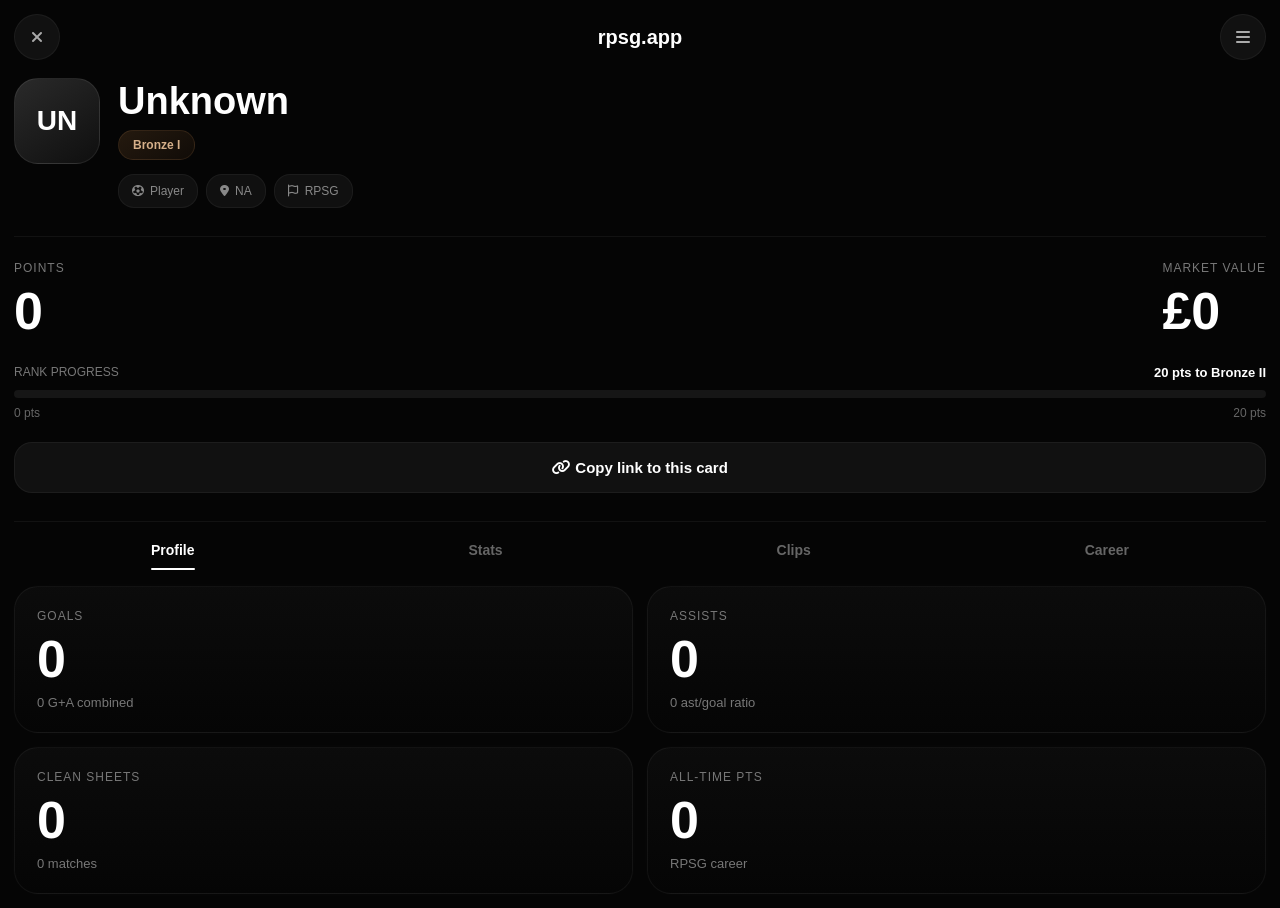
==== commit 7ca5a3ff: "Update index.html" ====
--- a/index.html
+++ b/index.html
@@ -406,7 +406,8 @@
 </div>
 
 <!-- PROFILE CARD -->
-<div class="profile-card">
+<div class="player-card"
+onclick="window.location.href='player.html?name=${encodeURIComponent(player)}'">
 
 <!-- TOP -->
 <div class="top">
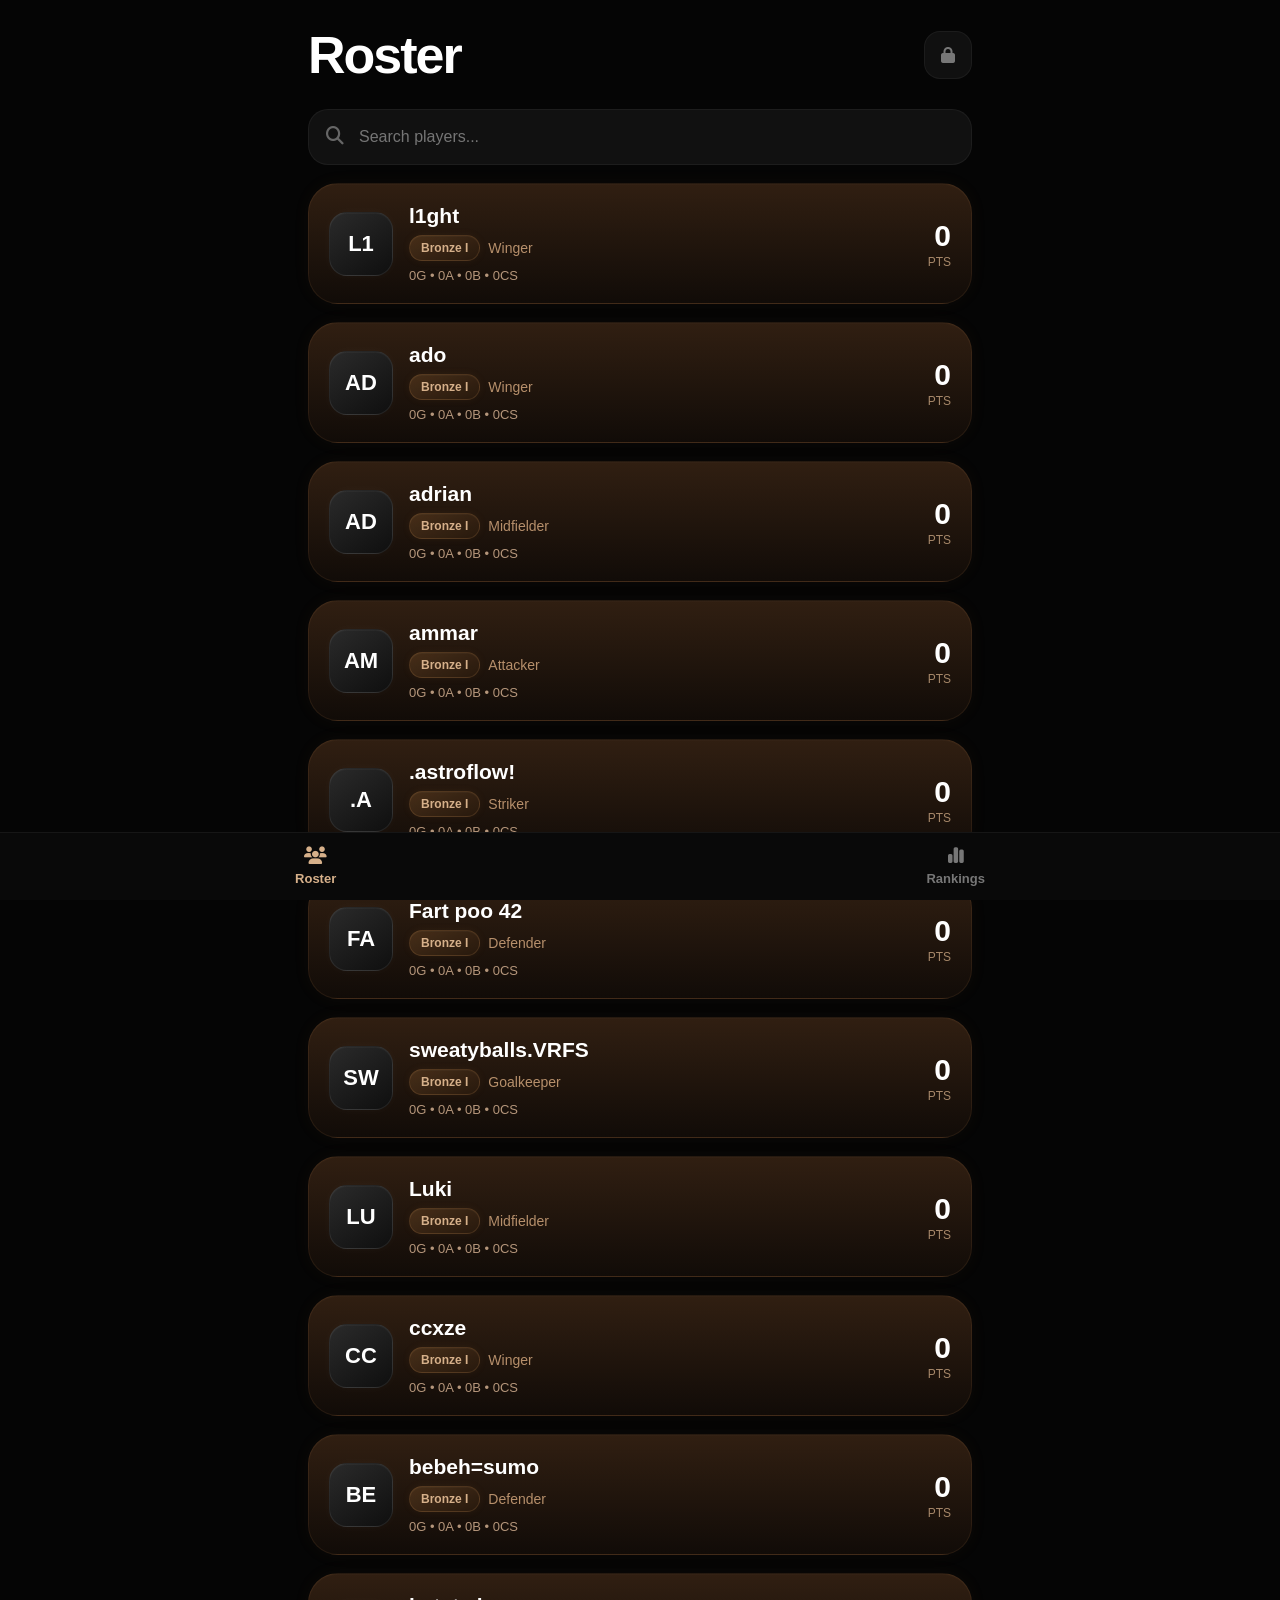
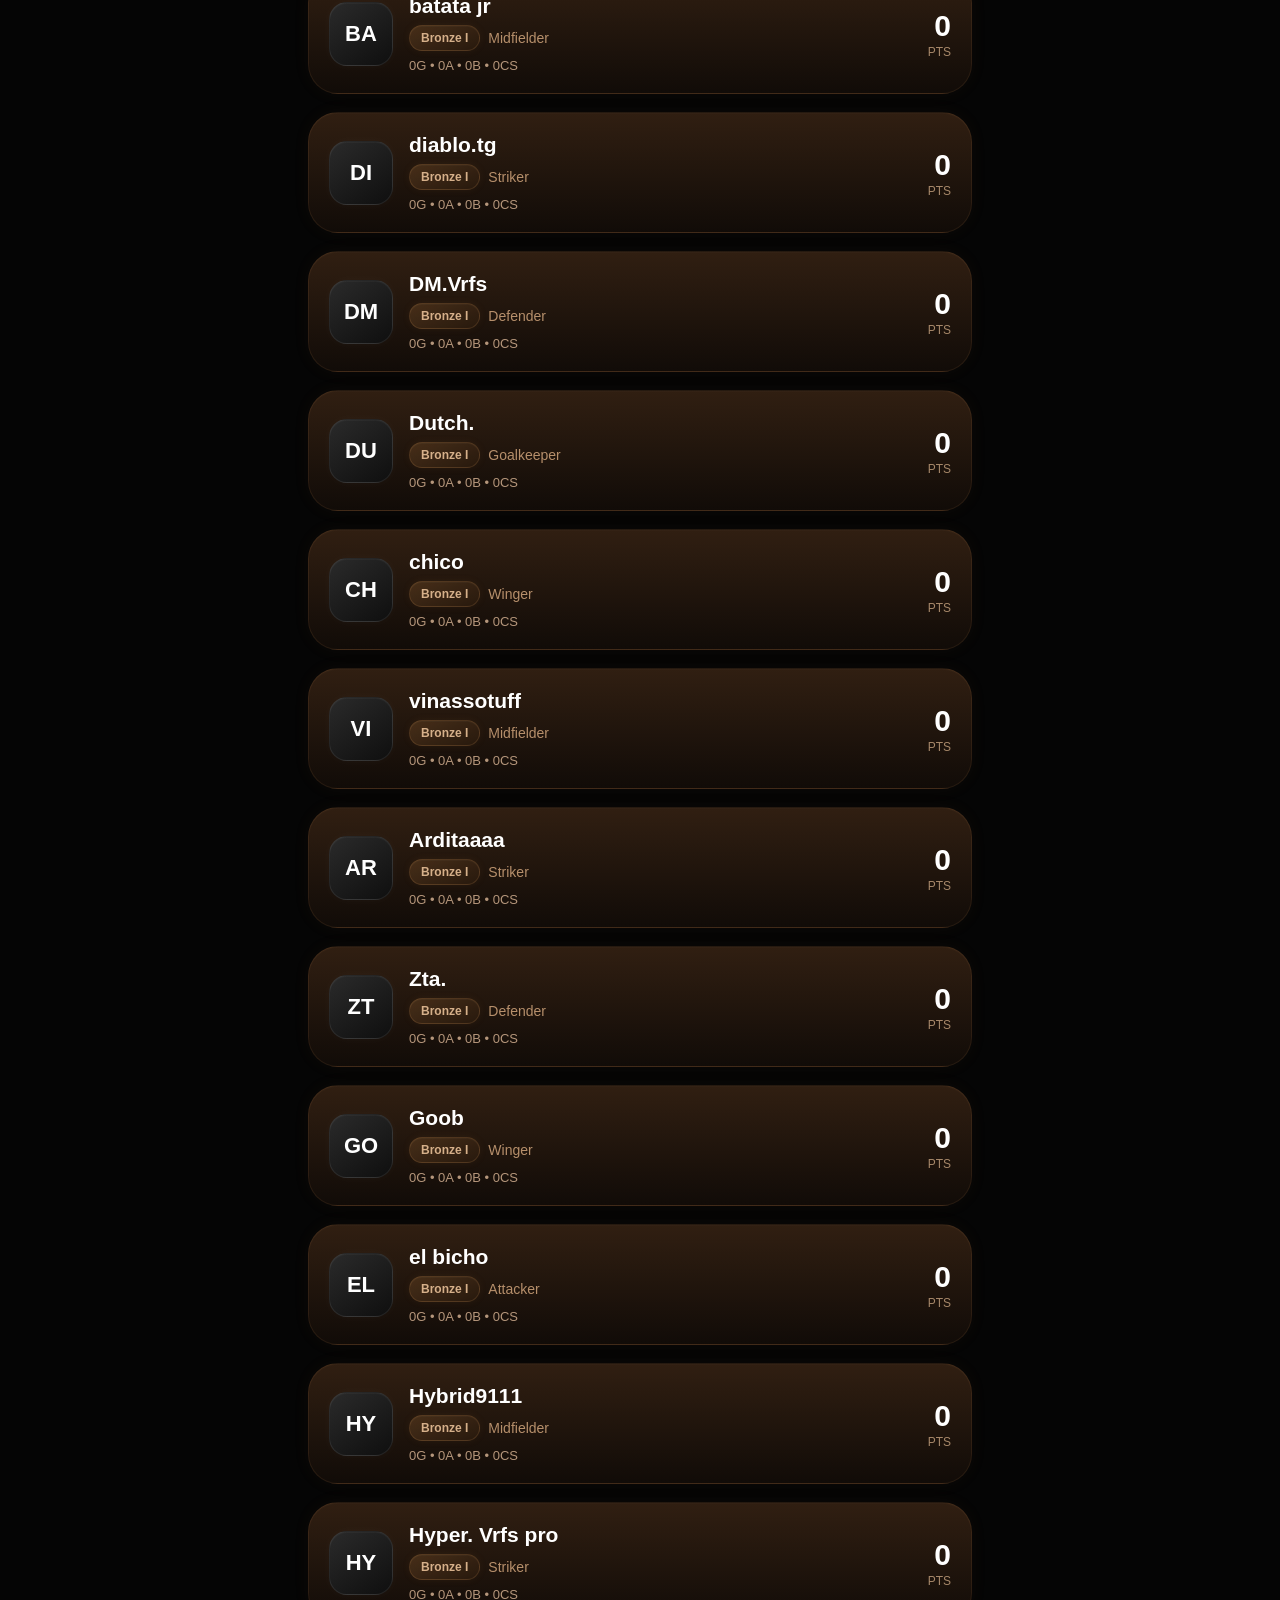
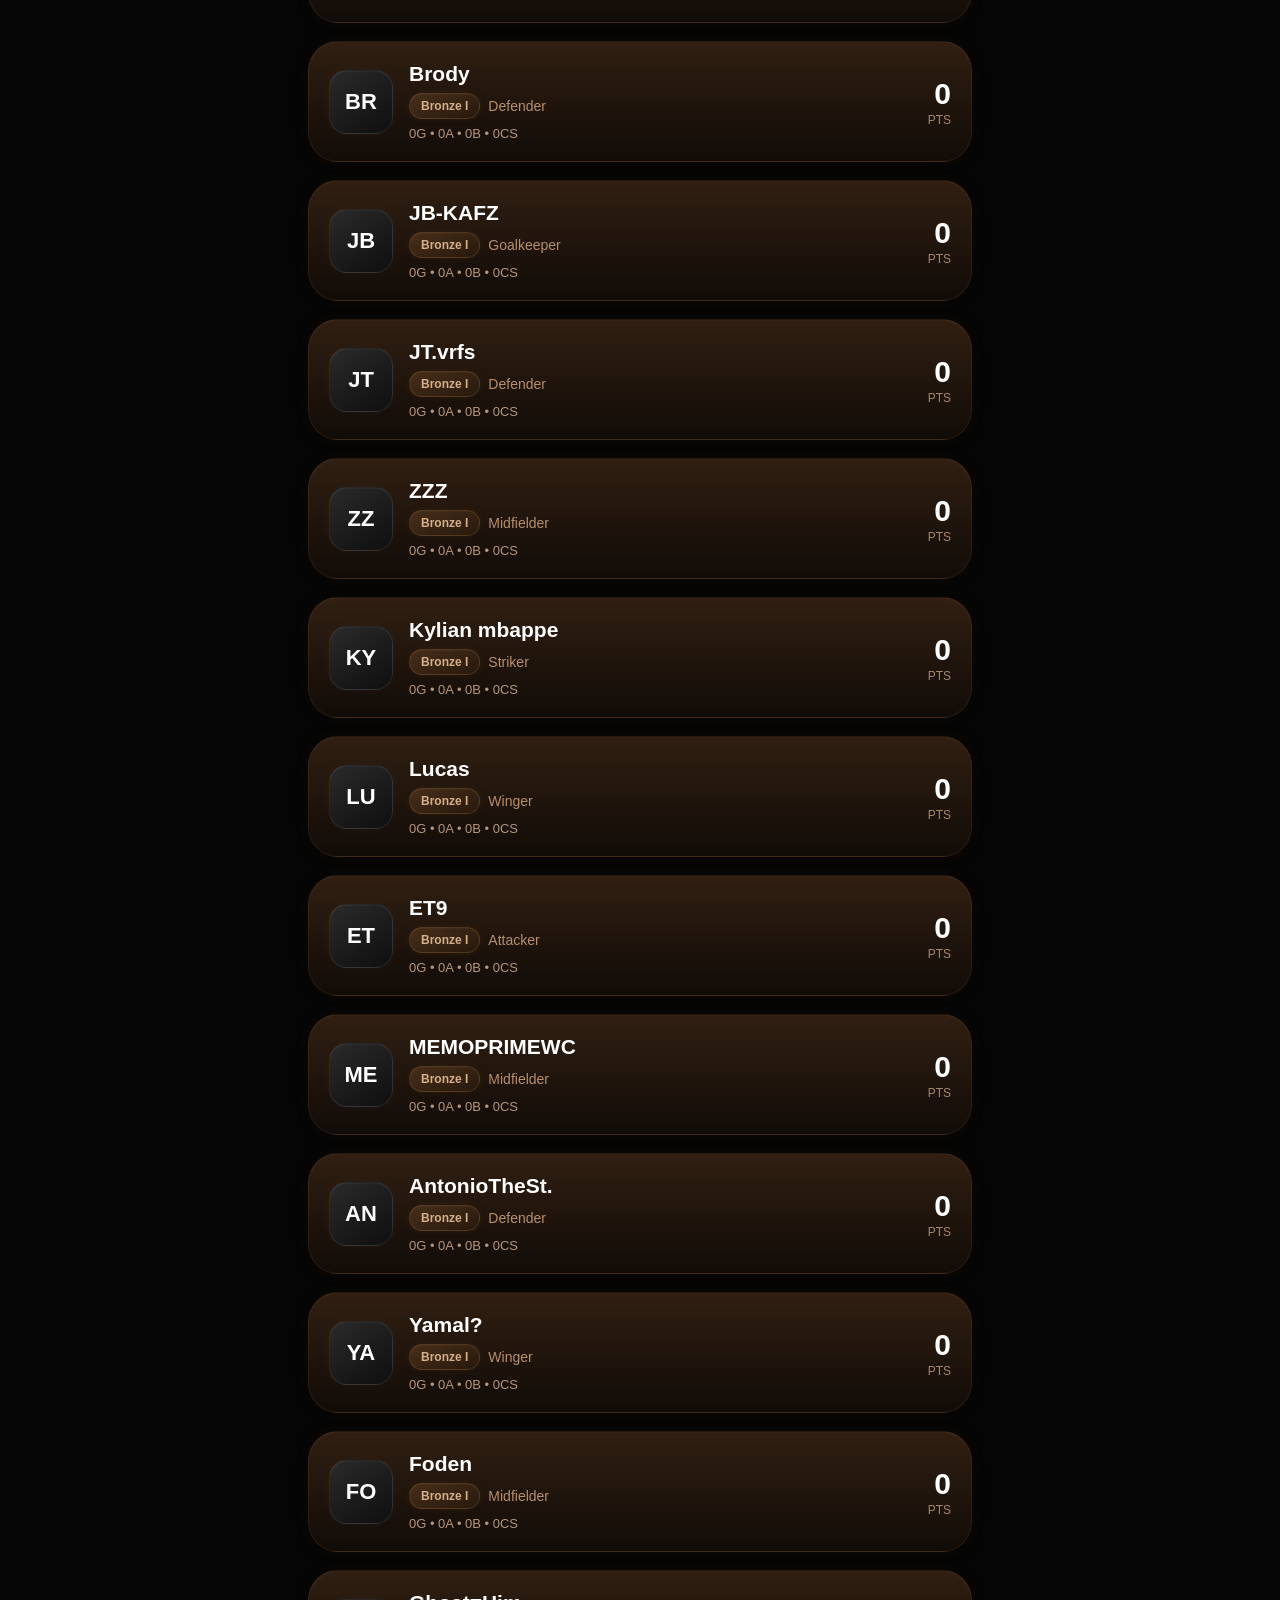
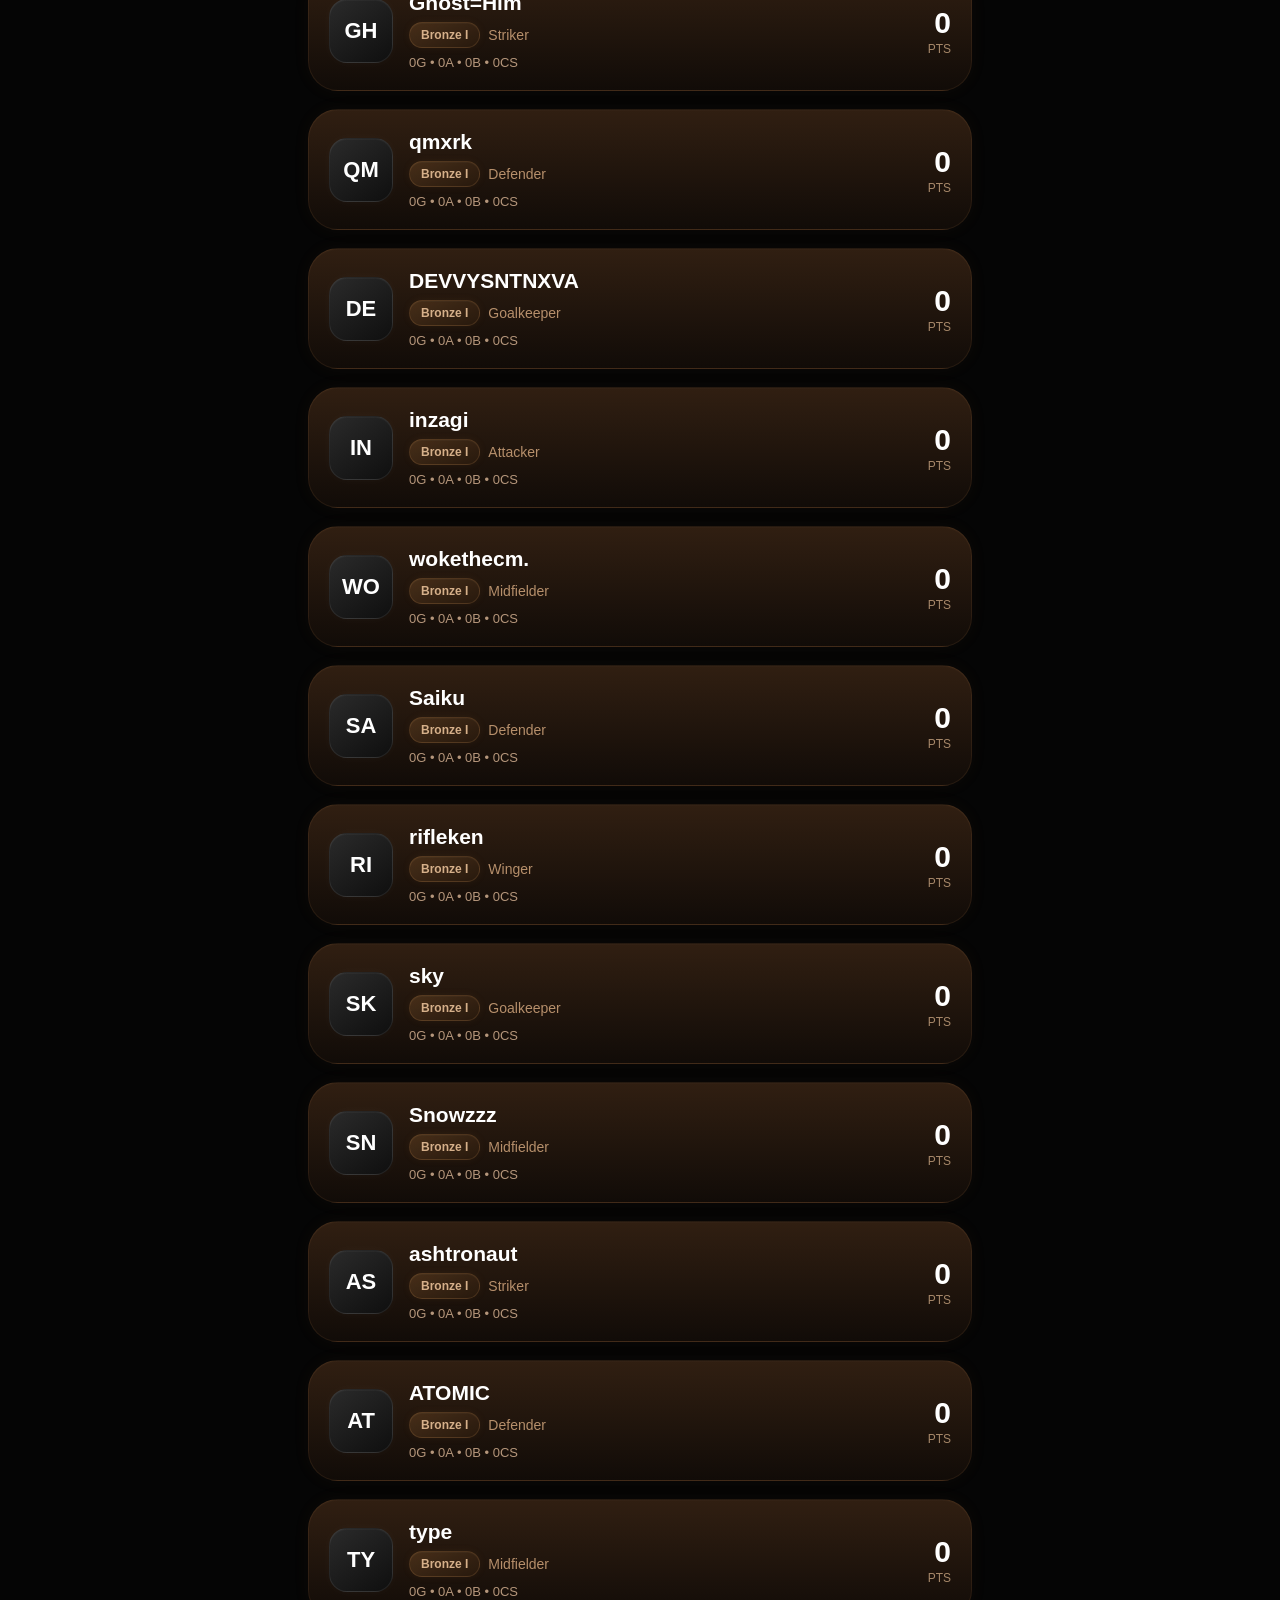
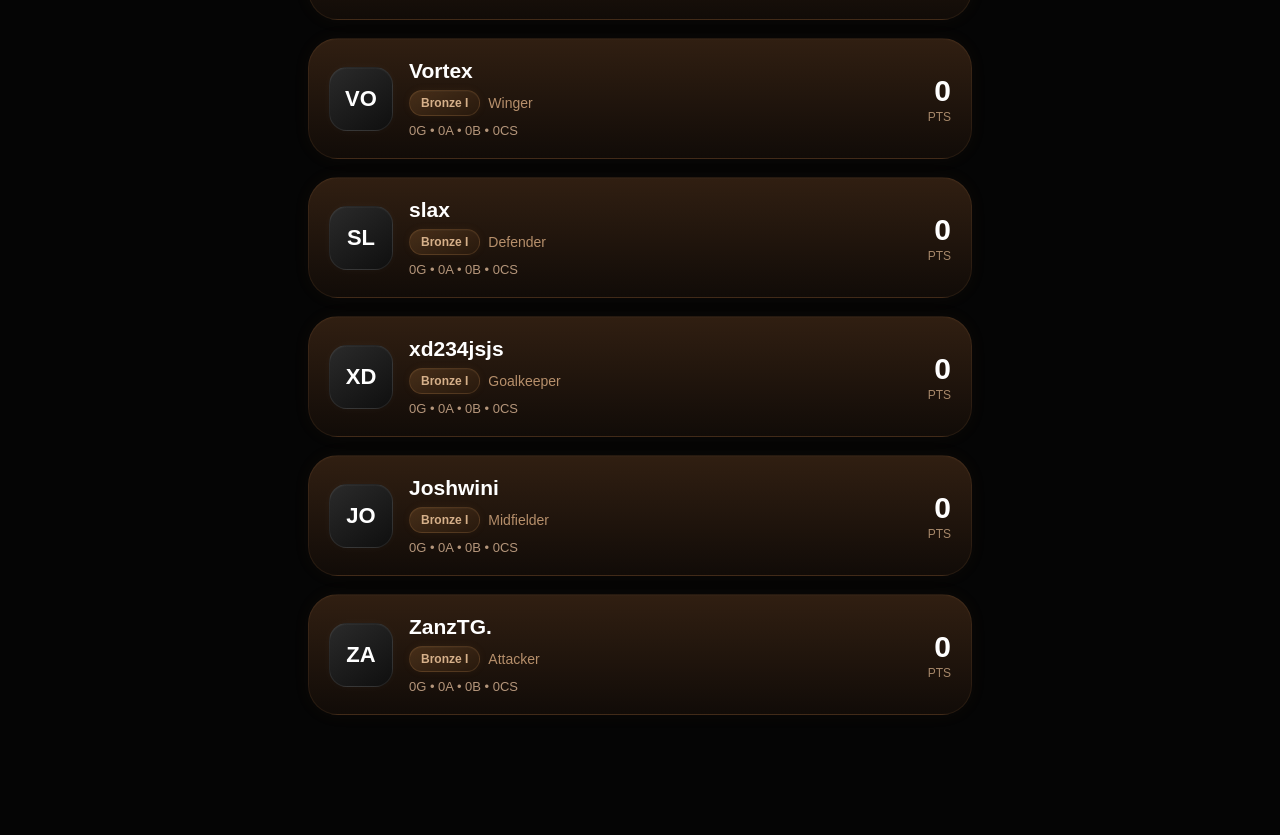
==== commit 7eb61a6d: "Update index.html" ====
--- a/index.html
+++ b/index.html
@@ -3,11 +3,10 @@
 <head>
 
 <meta charset="UTF-8">
-
 <meta name="viewport"
 content="width=device-width, initial-scale=1.0">
 
-<title>RPSG Player</title>
+<title>RPSG Stats</title>
 
 <link rel="stylesheet"
 href="https://cdnjs.cloudflare.com/ajax/libs/font-awesome/6.5.1/css/all.min.css">
@@ -24,357 +23,265 @@
 body{
 background:#050505;
 color:white;
-padding:14px;
 overflow-x:hidden;
 }
 
-/* TOP BAR */
-
-.topbar{
+/* MAIN */
+
+.container{
+padding:25px 18px 120px;
+max-width:700px;
+margin:auto;
+}
+
+/* TOP */
+
+.top{
 display:flex;
 justify-content:space-between;
 align-items:center;
-margin-bottom:18px;
-}
-
-.top-btn{
-width:46px;
-height:46px;
-border-radius:50%;
+}
+
+.top h1{
+font-size:52px;
+font-weight:bold;
+letter-spacing:-2px;
+}
+
+/* LOCK */
+
+.lock-btn{
+width:48px;
+height:48px;
+background:#101010;
+border-radius:16px;
+display:flex;
+align-items:center;
+justify-content:center;
+color:#777;
+border:1px solid rgba(255,255,255,0.05);
+}
+
+/* SEARCH */
+
+.search-box{
+margin-top:24px;
+position:relative;
+}
+
+.search-icon{
+position:absolute;
+left:18px;
+top:18px;
+color:#666;
+font-size:18px;
+}
+
+.search-box input{
+width:100%;
 background:#111;
 border:1px solid rgba(255,255,255,0.05);
-display:flex;
-align-items:center;
-justify-content:center;
-color:#aaa;
-cursor:pointer;
-}
-
-.site-name{
-font-weight:bold;
-font-size:20px;
-}
-
-/* MAIN CARD */
-
-.profile-card{
-
-max-width:700px;
-margin:auto;
-
+border-radius:20px;
+padding:18px 18px 18px 50px;
+color:white;
+font-size:16px;
+outline:none;
+transition:0.3s;
+}
+
+.search-box input:focus{
+border-color:rgba(255,255,255,0.12);
+}
+
+/* PLAYER LIST */
+
+#playerList{
+margin-top:12px;
+}
+
+/* PLAYER CARD */
+
+.player-card{
 background:
 linear-gradient(
 180deg,
-rgba(12,12,12,0.98),
-rgba(5,5,5,1)
+rgba(55,35,20,0.88),
+rgba(18,12,8,0.96)
 );
-
-border-radius:34px;
-padding:24px;
-
-border:1px solid rgba(255,255,255,0.06);
-
+border-radius:30px;
+padding:20px;
+margin-top:18px;
+display:flex;
+justify-content:space-between;
+align-items:center;
+cursor:pointer;
+transition:0.3s;
+border:1px solid rgba(210,150,90,0.10);
 box-shadow:
-
-0 0 20px rgba(255,255,255,0.03),
-0 0 60px rgba(80,120,255,0.03),
-
+0 0 18px rgba(180,120,60,0.05),
 inset 0 1px 1px rgba(255,255,255,0.02);
-
-backdrop-filter:blur(12px);
-}
-
-/* TOP */
-
-.top{
-display:flex;
-align-items:flex-start;
-gap:18px;
+}
+
+.player-card:hover{
+transform:translateY(-4px);
+border-color:rgba(210,150,90,0.18);
+box-shadow:
+0 0 26px rgba(180,120,60,0.10);
+}
+
+/* LEFT */
+
+.player-left{
+display:flex;
+align-items:center;
+gap:16px;
 }
 
 /* PFP */
 
-.pfp{
-width:86px;
-height:86px;
-border-radius:24px;
+.player-pfp{
+width:64px;
+height:64px;
+border-radius:18px;
 background:linear-gradient(145deg,#2a2a2a,#0f0f0f);
 border:1px solid rgba(255,255,255,0.08);
 display:flex;
 align-items:center;
 justify-content:center;
-font-size:28px;
+font-weight:700;
+font-size:22px;
+color:white;
+box-shadow:
+0 0 12px rgba(255,255,255,0.03),
+inset 0 1px 1px rgba(255,255,255,0.04);
+transition:0.3s;
+}
+
+.player-card:hover .player-pfp{
+transform:scale(1.04);
+}
+
+/* NAME */
+
+.player-name{
+font-size:21px;
+font-weight:bold;
+}
+
+/* ROW */
+
+.player-row{
+display:flex;
+gap:8px;
+margin-top:7px;
+align-items:center;
+flex-wrap:wrap;
+}
+
+/* BRONZE BUBBLE */
+
+.rank{
+background:linear-gradient(
+145deg,
+rgba(180,120,60,0.25),
+rgba(90,55,25,0.18)
+);
+border:1px solid rgba(210,150,90,0.18);
+padding:5px 11px;
+border-radius:14px;
+font-size:12px;
+font-weight:600;
+color:#d6b08a;
+box-shadow:
+0 0 8px rgba(180,120,60,0.08),
+inset 0 1px 1px rgba(255,255,255,0.03);
+}
+
+/* POSITION */
+
+.position{
+font-size:14px;
+color:#b68f6b;
+}
+
+/* STATS */
+
+.player-stats{
+margin-top:7px;
+font-size:13px;
+color:#b5967b;
+}
+
+/* RIGHT */
+
+.player-right{
+text-align:right;
+}
+
+.points{
+font-size:30px;
 font-weight:bold;
 color:white;
 }
 
-/* NAME */
-
-.player-name{
-font-size:38px;
-font-weight:bold;
-line-height:1;
-margin-top:4px;
-}
-
-/* BRONZE TAG */
-
-.rank{
-
-display:inline-block;
-
-margin-top:10px;
-
-background:
-linear-gradient(
-145deg,
-rgba(180,120,60,0.18),
-rgba(90,55,25,0.14)
-);
-
-border:1px solid rgba(210,150,90,0.14);
-
-color:#d6b08a;
-
-padding:7px 14px;
-
-border-radius:16px;
-
+.pts{
 font-size:12px;
-font-weight:600;
-
-}
-
-/* TAGS */
-
-.tags{
-display:flex;
-gap:8px;
-flex-wrap:wrap;
-margin-top:14px;
-}
-
-.tag{
-background:#101010;
-border:1px solid rgba(255,255,255,0.05);
-padding:9px 13px;
-border-radius:16px;
-font-size:12px;
-color:#888;
-display:flex;
-align-items:center;
-gap:6px;
-}
-
-/* MAIN STATS */
-
-.main-stats{
-display:flex;
-justify-content:space-between;
-margin-top:28px;
-padding-top:24px;
+color:#a68769;
+margin-top:2px;
+}
+
+/* BOTTOM NAV */
+
+.bottom-nav{
+position:fixed;
+bottom:0;
+left:0;
+width:100%;
+background:#090909;
 border-top:1px solid rgba(255,255,255,0.05);
-}
-
-.stat-title{
-font-size:12px;
-letter-spacing:1px;
+display:flex;
+justify-content:space-around;
+padding:14px 0;
+backdrop-filter:blur(10px);
+}
+
+.nav-item{
+text-align:center;
 color:#777;
-}
-
-.stat-big{
-font-size:52px;
-font-weight:bold;
-margin-top:6px;
-}
-
-/* PROGRESS */
-
-.progress-section{
-margin-top:24px;
-}
-
-.progress-top{
-display:flex;
-justify-content:space-between;
-margin-bottom:10px;
-}
-
-.progress-title{
-font-size:12px;
-color:#777;
-}
-
-.progress-rank{
 font-size:13px;
 font-weight:bold;
-color:white;
-}
-
-.progress-bar{
-width:100%;
-height:8px;
-background:#161616;
-border-radius:999px;
-overflow:hidden;
-margin-top:10px;
-}
-
-.progress-fill{
-width:40%;
-height:100%;
-background:white;
-border-radius:999px;
-}
-
-.progress-bottom{
-display:flex;
-justify-content:space-between;
-margin-top:8px;
-font-size:12px;
-color:#666;
-}
-
-/* SHARE */
-
-.share-btn{
-margin-top:22px;
-width:100%;
-background:#111;
-border:none;
-padding:16px;
-border-radius:18px;
-color:white;
-font-weight:bold;
-font-size:15px;
-cursor:pointer;
-border:1px solid rgba(255,255,255,0.05);
-}
-
-/* TABS */
-
-.tabs{
-display:flex;
-justify-content:space-around;
-margin-top:28px;
-padding-top:20px;
-border-top:1px solid rgba(255,255,255,0.05);
-}
-
-.tab{
-color:#666;
-font-size:14px;
-font-weight:bold;
-position:relative;
-}
-
-.active-tab{
-color:white;
-}
-
-.active-tab::after{
-content:"";
-position:absolute;
-bottom:-12px;
-left:0;
-width:100%;
-height:2px;
-background:white;
-border-radius:999px;
-}
-
-/* GRID */
-
-.stats-grid{
-display:grid;
-grid-template-columns:1fr 1fr;
-gap:14px;
-margin-top:28px;
-}
-
-/* BOX */
-
-.stat-box{
-
-background:
-linear-gradient(
-180deg,
-rgba(12,12,12,0.96),
-rgba(5,5,5,1)
-);
-
-border-radius:24px;
-padding:22px;
-
-border:1px solid rgba(255,255,255,0.05);
-
-box-shadow:
-0 0 12px rgba(255,255,255,0.02);
-
-transition:0.25s;
-}
-
-.stat-box:hover{
-
-transform:translateY(-2px);
-
-border-color:
-rgba(255,255,255,0.08);
-
-box-shadow:
-0 0 20px rgba(255,255,255,0.04);
-
-}
-
-/* SMALL TITLE */
-
-.stat-small{
-font-size:12px;
-color:#777;
-letter-spacing:1px;
-}
-
-/* NUMBER */
-
-.stat-number{
-font-size:52px;
-font-weight:800;
-margin-top:10px;
-line-height:1;
-}
-
-/* DESC */
-
-.stat-desc{
-margin-top:10px;
-font-size:13px;
-color:#777;
+}
+
+.nav-item i{
+display:block;
+font-size:18px;
+margin-bottom:6px;
+}
+
+.active{
+color:#d6b08a;
 }
 
 /* MOBILE */
 
 @media(max-width:768px){
 
+.top h1{
+font-size:44px;
+}
+
 .player-name{
-font-size:30px;
-}
-
-.pfp{
-width:78px;
-height:78px;
-font-size:24px;
-}
-
-.stat-big{
-font-size:42px;
-}
-
-.stat-number{
-font-size:42px;
-}
-
-.stats-grid{
-gap:12px;
+font-size:19px;
+}
+
+.player-card{
+padding:18px;
+}
+
+.player-pfp{
+width:58px;
+height:58px;
+font-size:20px;
 }
 
 }
@@ -385,324 +292,156 @@
 
 <body>
 
-<!-- TOP BAR -->
-<div class="topbar">
-
-<div class="top-btn"
-onclick="window.location.href='index.html'">
-
-<i class="fa-solid fa-xmark"></i>
-
-</div>
-
-<div class="site-name">
-rpsg.app
-</div>
-
-<div class="top-btn">
-<i class="fa-solid fa-bars"></i>
-</div>
-
-</div>
-
-<!-- PROFILE CARD -->
+<div class="container">
+
+<!-- TOP -->
+<div class="top">
+
+<h1>Roster</h1>
+
+<div class="lock-btn">
+<i class="fa-solid fa-lock"></i>
+</div>
+
+</div>
+
+<!-- SEARCH -->
+<div class="search-box">
+
+<i class="fa-solid fa-magnifying-glass search-icon"></i>
+
+<input
+type="text"
+id="search"
+placeholder="Search players...">
+
+</div>
+
+<!-- PLAYERS -->
+<div id="playerList"></div>
+
+</div>
+
+<!-- BOTTOM NAV -->
+<div class="bottom-nav">
+
+<div class="nav-item active">
+<i class="fa-solid fa-users"></i>
+Roster
+</div>
+
+<div class="nav-item">
+<i class="fa-solid fa-chart-simple"></i>
+Rankings
+</div>
+
+</div>
+
+<!-- DATABASE -->
+<script src="players.js"></script>
+
+<script>
+
+const playerList =
+document.getElementById("playerList");
+
+/* LOAD PLAYERS */
+
+Object.keys(players).forEach(player => {
+
+const data =
+players[player];
+
+const initials =
+player.substring(0,2).toUpperCase();
+
+playerList.innerHTML += `
+
 <div class="player-card"
 onclick="window.location.href='player.html?name=${encodeURIComponent(player)}'">
 
-<!-- TOP -->
-<div class="top">
-
-<div class="pfp"
-id="profilePic">
+<div class="player-left">
+
+<div class="player-pfp">
+${initials}
 </div>
 
 <div>
 
-<div class="player-name"
-id="playerName">
-Loading...
-</div>
-
-<div class="rank"
-id="playerRank">
-Bronze I
-</div>
-
-<div class="tags">
-
-<div class="tag">
-<i class="fa-regular fa-futbol"></i>
-Player
-</div>
-
-<div class="tag">
-<i class="fa-solid fa-location-dot"></i>
-NA
-</div>
-
-<div class="tag">
-<i class="fa-regular fa-flag"></i>
-RPSG
-</div>
-
-</div>
-
-</div>
-
-</div>
-
-<!-- MAIN STATS -->
-<div class="main-stats">
-
-<div>
-
-<div class="stat-title">
-POINTS
-</div>
-
-<div class="stat-big"
-id="points">
-0
-</div>
-
-</div>
-
-<div>
-
-<div class="stat-title">
-MARKET VALUE
-</div>
-
-<div class="stat-big"
-id="value">
-£0
-</div>
-
-</div>
-
-</div>
-
-<!-- PROGRESS -->
-<div class="progress-section">
-
-<div class="progress-top">
-
-<div class="progress-title">
-RANK PROGRESS
-</div>
-
-<div class="progress-rank">
-20 pts to Bronze II
-</div>
-
-</div>
-
-<div class="progress-bar">
-
-<div class="progress-fill"
-id="progressFill">
-</div>
-
-</div>
-
-<div class="progress-bottom">
-
-<div>0 pts</div>
-
-<div>20 pts</div>
-
-</div>
-
-</div>
-
-<!-- SHARE -->
-<button
-class="share-btn"
-onclick="copyLink()">
-
-<i class="fa-solid fa-link"></i>
-Copy link to this card
-
-</button>
-
-<!-- TABS -->
-<div class="tabs">
-
-<div class="tab active-tab">
-Profile
-</div>
-
-<div class="tab">
-Stats
-</div>
-
-<div class="tab">
-Clips
-</div>
-
-<div class="tab">
-Career
-</div>
-
-</div>
-
-<!-- STATS -->
-<div class="stats-grid">
-
-<div class="stat-box">
-
-<div class="stat-small">
-GOALS
-</div>
-
-<div class="stat-number"
-id="goals">
-0
-</div>
-
-<div class="stat-desc">
-0 G+A combined
-</div>
-
-</div>
-
-<div class="stat-box">
-
-<div class="stat-small">
-ASSISTS
-</div>
-
-<div class="stat-number"
-id="assists">
-0
-</div>
-
-<div class="stat-desc">
-0 ast/goal ratio
-</div>
-
-</div>
-
-<div class="stat-box">
-
-<div class="stat-small">
-CLEAN SHEETS
-</div>
-
-<div class="stat-number"
-id="cleansheets">
-0
-</div>
-
-<div class="stat-desc">
-0 matches
-</div>
-
-</div>
-
-<div class="stat-box">
-
-<div class="stat-small">
-ALL-TIME PTS
-</div>
-
-<div class="stat-number"
-id="blocks">
-0
-</div>
-
-<div class="stat-desc">
-RPSG career
-</div>
-
-</div>
-
-</div>
-
-</div>
-
-<script src="players.js"></script>
-
-<script>
-
-const params =
-new URLSearchParams(window.location.search);
-
-const playerName =
-decodeURIComponent(
-params.get("name") || "Unknown"
-);
-
-const player =
-players[playerName] || {
-
-rank:"Bronze I",
-points:0,
-goals:0,
-assists:0,
-blocks:0,
-cleansheets:0,
-value:"£0"
-
-};
-
-/* LOAD PLAYER */
-
-document.getElementById("playerName")
-.textContent = playerName;
-
-document.getElementById("profilePic")
-.textContent =
-playerName.substring(0,2).toUpperCase();
-
-document.getElementById("playerRank")
-.textContent =
-player.rank;
-
-document.getElementById("points")
-.textContent =
-player.points;
-
-document.getElementById("value")
-.textContent =
-player.value;
-
-document.getElementById("goals")
-.textContent =
-player.goals;
-
-document.getElementById("assists")
-.textContent =
-player.assists;
-
-document.getElementById("blocks")
-.textContent =
-player.blocks;
-
-document.getElementById("cleansheets")
-.textContent =
-player.cleansheets;
-
-/* PROGRESS */
-
-let progress =
-(player.points / 20) * 100;
-
-document.getElementById("progressFill")
-.style.width =
-progress + "%";
-
-/* SHARE */
-
-function copyLink(){
-
-navigator.clipboard.writeText(
-window.location.href
-);
-
-alert("Profile link copied!");
-
-}
+<div class="player-name">
+${player}
+</div>
+
+<div class="player-row">
+
+<div class="rank">
+${data.rank}
+</div>
+
+<div class="position">
+${data.position}
+</div>
+
+</div>
+
+<div class="player-stats">
+
+${data.goals}G •
+${data.assists}A •
+${data.blocks}B •
+${data.cleansheets}CS
+
+</div>
+
+</div>
+
+</div>
+
+<div class="player-right">
+
+<div class="points">
+${data.points}
+</div>
+
+<div class="pts">
+PTS
+</div>
+
+</div>
+
+</div>
+
+`;
+
+});
+
+/* SEARCH */
+
+document.getElementById("search")
+.addEventListener("input",e=>{
+
+let value =
+e.target.value.toLowerCase();
+
+let cards =
+document.querySelectorAll(".player-card");
+
+cards.forEach(card=>{
+
+let name =
+card.querySelector(".player-name")
+.innerText.toLowerCase();
+
+if(name.includes(value)){
+card.style.display="flex";
+}
+else{
+card.style.display="none";
+}
+
+});
+
+});
 
 </script>
 
